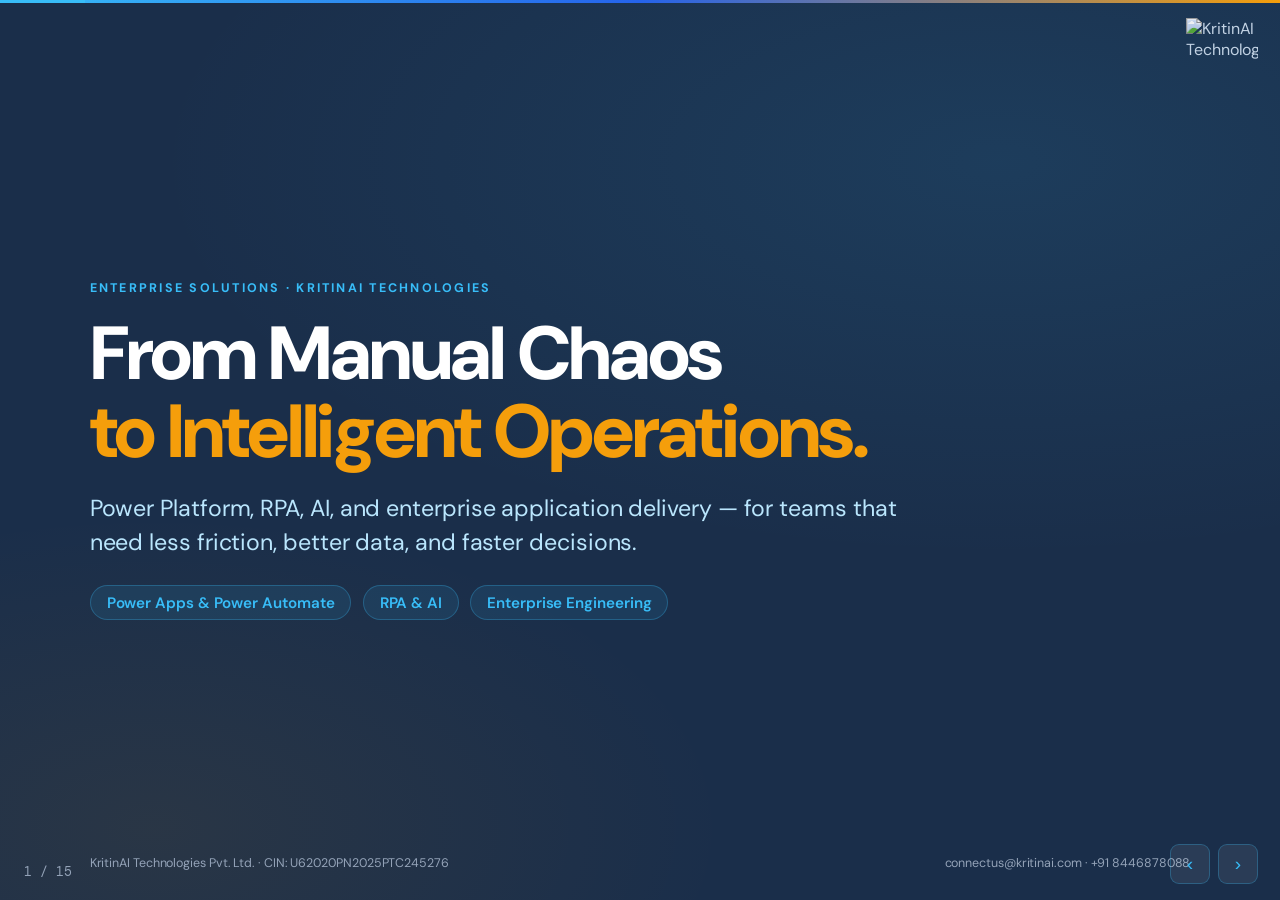
==== index.html @ 0668dd5d "Add files via upload PBG pitch-deck" ====
﻿<!DOCTYPE html>
<html lang="en">
<head>
<meta charset="UTF-8" />
<meta name="viewport" content="width=device-width, initial-scale=1.0" />
<title>KritinAI Technologies — Enterprise Solutions Deck</title>
<link rel="preconnect" href="https://fonts.googleapis.com">
<link rel="preconnect" href="https://fonts.gstatic.com" crossorigin>
<link href="https://fonts.googleapis.com/css2?family=DM+Sans:opsz,wght@9..40,400;9..40,500;9..40,600;9..40,700;9..40,800;9..40,900&family=DM+Mono:wght@400;500&display=swap" rel="stylesheet">
<style>
  :root {
    --green-900: #060F1A;
    --green-800: #0F1C2D;
    --green-700: #1A2E4A;
    --green-600: #243F6B;
    --green-400: #38BDF8;
    --green-200: #BAE6FD;
    --green-100: rgba(56,189,248,.22);
    --green-50:  rgba(56,189,248,.09);
    --terra:     #38BDF8;
    --terra-100: #BAE6FD;
    --terra-50:  rgba(56,189,248,.08);
    --sand:   #0F1C2D;
    --ink:    #F0F6FF;
    --charcoal: #D1E0F0;
    --muted:  #94A3B8;
    --line:   rgba(56,189,248,.18);
    --good:    #22C55E;
    --good-50: rgba(34,197,94,.12);
    --warn:    #F59E0B;
    --warn-50: rgba(245,158,11,.12);
    --bad:     #EF4444;
  }

  * { margin:0; padding:0; box-sizing:border-box; }
  html, body { height:100%; }
  body { font-family:"DM Sans",-apple-system,sans-serif; color:var(--charcoal); background:#0A1525; -webkit-font-smoothing:antialiased; letter-spacing:-.005em; }

  .deck { height:100vh; overflow:hidden; }
  .slide { display:none; height:100vh; width:100vw; padding:6vh 7vw; flex-direction:column; justify-content:center; position:relative; background:var(--green-700); overflow:hidden; }
  .slide.active { display:flex; }
  .slide.sand   { background:var(--sand); }
  .slide::before { content:''; position:absolute; top:0; left:0; right:0; height:3px; background:linear-gradient(90deg,var(--terra) 0%,#2563EB 50%,var(--warn) 100%); z-index:2; }
  .hero { background: radial-gradient(120% 80% at 78% 18%,rgba(56,189,248,.10) 0%,rgba(56,189,248,0) 55%), radial-gradient(90% 70% at 12% 92%,rgba(245,158,11,.07) 0%,rgba(245,158,11,0) 50%), #1A2E4A; }

  .eyebrow { text-transform:uppercase; letter-spacing:.18em; font-size:.78rem; font-weight:700; color:var(--terra); margin-bottom:1.1rem; }
  h1 { font-size:4.2rem; line-height:1.04; font-weight:800; color:#fff; letter-spacing:-.03em; }
  h2 { font-size:2.7rem; line-height:1.08; font-weight:800; color:#fff; letter-spacing:-.02em; margin-bottom:1.4rem; }
  h3 { font-size:1.2rem; font-weight:700; color:var(--green-200); letter-spacing:-.01em; }
  p  { font-size:1.22rem; line-height:1.6; color:var(--charcoal); max-width:62ch; }
  p.lead { font-size:1.5rem; line-height:1.5; color:var(--muted); max-width:54ch; }
  .hero h1 { font-size:4.7rem; }
  .hero .tag { font-size:1.45rem; color:var(--green-200); margin-top:1.4rem; max-width:52ch; line-height:1.45; }
  .muted { color:var(--muted); }

  .cols   { display:grid; grid-template-columns:1.05fr .95fr; gap:3rem; align-items:center; }
  .cols-top { align-items:start; }
  .cols-2 { display:grid; grid-template-columns:1fr 1fr;       gap:1.3rem; margin-top:.4rem; }
  .cols-3 { display:grid; grid-template-columns:repeat(3,1fr); gap:1.3rem; margin-top:.4rem; }

  .card { background:rgba(255,255,255,.055); border:1px solid var(--line); border-radius:16px; padding:1.5rem 1.45rem; box-shadow:0 1px 8px rgba(0,0,0,.18); }
  .slide.sand .card { background:rgba(255,255,255,.07); }
  .card .ico { width:44px; height:44px; border-radius:11px; background:rgba(56,189,248,.12); color:var(--terra); display:grid; place-items:center; font-size:1.35rem; margin-bottom:.85rem; }
  .card h3 { margin-bottom:.4rem; color:#fff; }
  .card p  { font-size:1.02rem; color:var(--muted); line-height:1.5; }

  .pill    { display:inline-flex; align-items:center; background:rgba(56,189,248,.10); color:var(--terra); border:1px solid rgba(56,189,248,.28); border-radius:999px; padding:.4rem 1rem; font-size:.95rem; font-weight:600; }
  .pill-sm { font-size:.74rem; padding:.22rem .65rem; }
  .pill-warn { background:rgba(245,158,11,.12); color:var(--warn); border-color:rgba(245,158,11,.35); }
  .pill-good { background:rgba(34,197,94,.11); color:var(--good); border-color:rgba(34,197,94,.28); }
  .badge-row { display:flex; flex-wrap:wrap; gap:.7rem; margin-top:1.6rem; }

  .step { display:flex; gap:1.1rem; align-items:flex-start; margin-bottom:1.25rem; }
  .step .num { flex:none; width:46px; height:46px; border-radius:12px; background:rgba(56,189,248,.14); border:1px solid rgba(56,189,248,.35); color:var(--terra); display:grid; place-items:center; font-weight:800; font-size:1.2rem; }
  .step h3 { margin-bottom:.15rem; color:#fff; }
  .step p  { font-size:1.08rem; color:var(--muted); }

  ul.feat { list-style:none; margin-top:.4rem; }
  ul.feat li { font-size:1.02rem; padding:.45rem 0 .45rem 2rem; position:relative; color:var(--charcoal); }
  ul.feat li::before { content:"✓"; position:absolute; left:0; color:var(--green-400); font-weight:800; }
  ul.cross li::before { content:"✕"; color:var(--bad); }

  .stat { background:rgba(255,255,255,.05); border:1px solid var(--line); border-radius:18px; padding:1.6rem 1.5rem; }
  .stat .big  { font-size:3.4rem; font-weight:900; color:var(--terra); line-height:1; letter-spacing:-.04em; }
  .stat .big .unit { font-size:1.6rem; font-weight:800; color:var(--warn); }
  .stat .lbl  { margin-top:.6rem; font-size:1rem; color:var(--muted); line-height:1.4; }
  .stat.feature { background:rgba(56,189,248,.12); border-color:rgba(56,189,248,.3); }
  .stat.feature .big { color:var(--terra); }
  .stat.feature .lbl { color:var(--green-200); }

  .callout { border-left:4px solid var(--terra); background:rgba(56,189,248,.07); border-radius:0 14px 14px 0; padding:1.1rem 1.3rem; }
  .callout p { font-size:1.05rem; color:#fff; font-weight:600; line-height:1.55; margin:0; max-width:none; }

  /* Challenge cards */
  .challenge-grid { display:grid; grid-template-columns:repeat(3,1fr); gap:1rem; margin-top:.6rem; }
  .ch-card { background:rgba(239,68,68,.07); border:1px solid rgba(239,68,68,.22); border-radius:14px; padding:1.1rem 1.2rem; }
  .ch-card .ico { font-size:1.6rem; margin-bottom:.6rem; }
  .ch-card h3 { font-size:1rem; color:#fff; margin-bottom:.3rem; }
  .ch-card p  { font-size:.88rem; color:var(--muted); line-height:1.45; }

  /* Outcome cards */
  .outcome-grid { display:grid; grid-template-columns:repeat(3,1fr); gap:1rem; margin-top:.6rem; }
  .oc-card { background:rgba(34,197,94,.06); border:1px solid rgba(34,197,94,.2); border-radius:14px; padding:1.1rem 1.2rem; }
  .oc-num  { font-size:2.6rem; font-weight:900; color:var(--good); line-height:1; letter-spacing:-.04em; }
  .oc-unit { font-size:1.3rem; color:var(--warn); font-weight:800; }
  .oc-lbl  { font-size:.8rem; font-weight:700; color:var(--muted); text-transform:uppercase; letter-spacing:.06em; margin:.3rem 0 .5rem; }
  .oc-desc { font-size:.87rem; color:var(--charcoal); line-height:1.45; }

  /* Industry tab grid */
  .ind-grid { display:grid; grid-template-columns:repeat(2,1fr); gap:1rem; margin-top:.5rem; }
  .ind-card { background:rgba(255,255,255,.05); border:1px solid var(--line); border-radius:14px; padding:1rem 1.2rem; }
  .ind-hd   { display:flex; align-items:center; gap:.7rem; margin-bottom:.7rem; }
  .ind-ico  { font-size:1.3rem; }
  .ind-name { font-size:1rem; font-weight:800; color:#fff; }
  .ind-uses { display:flex; flex-direction:column; gap:.3rem; }
  .ind-use  { display:flex; align-items:flex-start; gap:.5rem; font-size:.85rem; color:var(--charcoal); }
  .ind-use::before { content:"→"; color:var(--terra); font-weight:700; flex:none; }

  /* Success story cards */
  .story-grid { display:grid; grid-template-columns:repeat(2,1fr); gap:1.1rem; margin-top:.6rem; }
  .story-card { background:rgba(255,255,255,.05); border:1px solid var(--line); border-radius:16px; padding:1.2rem 1.3rem; }
  .story-tag  { font-size:.72rem; font-weight:700; text-transform:uppercase; letter-spacing:.08em; color:var(--terra); margin-bottom:.5rem; }
  .story-h    { font-size:1.05rem; font-weight:800; color:#fff; margin-bottom:.5rem; line-height:1.3; }
  .story-outcome { display:flex; gap:1rem; margin-bottom:.6rem; flex-wrap:wrap; }
  .story-kpi  { background:rgba(56,189,248,.10); border:1px solid rgba(56,189,248,.22); border-radius:8px; padding:.35rem .75rem; }
  .story-kpi .kv { font-size:1.3rem; font-weight:900; color:var(--terra); line-height:1; }
  .story-kpi .kl { font-size:.68rem; color:var(--muted); text-transform:uppercase; letter-spacing:.05em; }
  .story-body { font-size:.85rem; color:var(--muted); line-height:1.5; }

  /* Showcase cards (use cases) */
  .showcase-grid { display:grid; grid-template-columns:repeat(3,1fr); gap:.8rem; margin-top:.5rem; }
  .sc-card { background:rgba(255,255,255,.05); border:1px solid var(--line); border-radius:14px; padding:1rem 1.1rem; display:grid; grid-template-columns:4.5rem 1fr; gap:0 1rem; align-items:start; }
  .sc-num  { font-size:2.2rem; font-weight:900; color:var(--terra); line-height:1; letter-spacing:-.04em; }
  .sc-label { font-size:.72rem; font-weight:700; color:var(--muted); text-transform:uppercase; letter-spacing:.07em; margin-top:.15rem; }
  .sc-title { font-size:.95rem; font-weight:700; color:#fff; line-height:1.3; }
  .sc-tags  { display:flex; flex-wrap:wrap; gap:.3rem; margin-top:.5rem; grid-column:1/-1; }
  .sc-tag   { font-size:.68rem; font-weight:700; background:rgba(56,189,248,.10); color:var(--terra); border:1px solid rgba(56,189,248,.25); border-radius:6px; padding:.14rem .45rem; }

  /* Governance items */
  .gov-grid { display:grid; grid-template-columns:repeat(3,1fr); gap:.85rem; margin-top:.5rem; }
  .gov-card { background:rgba(34,197,94,.06); border:1px solid rgba(34,197,94,.18); border-radius:14px; padding:1rem 1.1rem; }
  .gov-ico  { font-size:1.4rem; margin-bottom:.5rem; }
  .gov-card h3 { font-size:.95rem; color:#fff; margin-bottom:.3rem; }
  .gov-card p  { font-size:.82rem; color:var(--muted); line-height:1.45; }

  /* KPI metric cards */
  .kpi-section { margin-bottom:1rem; }
  .kpi-label   { font-size:.8rem; font-weight:700; text-transform:uppercase; letter-spacing:.1em; color:var(--terra); margin-bottom:.5rem; }
  .kpi-row     { display:grid; grid-template-columns:repeat(4,1fr); gap:.7rem; }
  .kpi-card    { background:rgba(255,255,255,.05); border:1px solid var(--line); border-radius:12px; padding:.9rem 1rem; text-align:center; }
  .kpi-num     { font-size:2rem; font-weight:900; color:var(--terra); line-height:1; letter-spacing:-.03em; }
  .kpi-unit    { font-size:1rem; color:var(--warn); font-weight:800; }
  .kpi-desc    { font-size:.78rem; color:var(--muted); margin-top:.3rem; line-height:1.4; }

  /* Comparison table */
  .cmp-table   { width:100%; border-collapse:collapse; margin-top:.8rem; }
  .cmp-table th { font-size:.8rem; font-weight:700; text-transform:uppercase; letter-spacing:.07em; padding:.7rem 1rem; text-align:left; }
  .cmp-table th:first-child { color:var(--muted); }
  .cmp-table th:nth-child(2) { background:rgba(56,189,248,.12); color:var(--terra); border-radius:10px 10px 0 0; }
  .cmp-table th:nth-child(3), .cmp-table th:nth-child(4) { color:var(--muted); }
  .cmp-table td { font-size:.9rem; padding:.65rem 1rem; border-top:1px solid rgba(56,189,248,.10); color:var(--charcoal); }
  .cmp-table td:first-child { color:var(--muted); font-weight:600; }
  .cmp-table td:nth-child(2) { background:rgba(56,189,248,.07); color:#fff; font-weight:600; }
  .cmp-yes { color:var(--good); font-weight:700; }
  .cmp-no  { color:var(--bad); }
  .cmp-part { color:var(--warn); }

  /* Cert badge */
  .cert-badge { background:rgba(34,197,94,.10); border:1px solid rgba(34,197,94,.28); border-radius:10px; padding:.5rem 1rem; font-size:.9rem; font-weight:700; color:var(--good); }
  .cert-row   { display:flex; flex-wrap:wrap; gap:.7rem; margin-top:.6rem; }

  /* Resource table */
  .res-table-wrap { border-radius:12px; overflow:hidden; }
  .res-table { width:100%; border-collapse:collapse; }
  .res-table thead tr { background:var(--green-800); }
  .res-table th { color:var(--terra); font-size:.74rem; font-weight:700; letter-spacing:.08em; text-transform:uppercase; padding:.65rem 1rem; text-align:left; border-bottom:1px solid rgba(56,189,248,.25); }
  .res-table td { font-size:.88rem; padding:.62rem 1rem; border-bottom:1px solid rgba(56,189,248,.10); color:var(--charcoal); vertical-align:top; }
  .res-table tbody tr:nth-child(even) td { background:rgba(255,255,255,.03); }
  .res-table tbody tr:last-child td { border-bottom:none; }
  .res-name { font-weight:700; color:#fff; }
  .res-role { font-size:.76rem; color:var(--muted); margin-top:.15rem; }
  .res-cert { display:inline-block; background:rgba(245,158,11,.13); color:var(--warn); border:1px solid rgba(245,158,11,.35); border-radius:6px; font-size:.68rem; font-weight:700; padding:.14rem .5rem; margin:.15rem .1rem 0 0; }

  /* Chrome */
  .footnote { position:absolute; bottom:3.2vh; left:7vw; right:7vw; font-size:.78rem; color:var(--muted); display:flex; justify-content:space-between; align-items:center; }
  .progress  { position:fixed; top:0; left:0; height:3px; background:var(--terra); z-index:60; transition:width .25s ease; }
  .counter   { position:fixed; bottom:20px; left:24px; color:var(--muted); font-size:.82rem; z-index:50; font-family:"DM Mono",monospace; }
  .nav       { position:fixed; bottom:16px; right:22px; display:flex; gap:8px; z-index:50; }
  .nav button { background:rgba(255,255,255,.07); border:1px solid rgba(56,189,248,.28); color:var(--terra); border-radius:9px; width:40px; height:40px; font-size:1.2rem; cursor:pointer; }
  .nav button:hover { background:rgba(56,189,248,.14); }

  @media (max-width:1100px) {
    h1 { font-size:3.2rem; } h2 { font-size:2.1rem; } .hero h1 { font-size:3.6rem; }
    .kpi-row { grid-template-columns:repeat(2,1fr); }
  }
  @media (max-width:768px) {
    .deck { height:100dvh; }
    .slide { height:100dvh; padding:6vw 5vw 68px; justify-content:flex-start; overflow-y:auto; -webkit-overflow-scrolling:touch; }
    h1 { font-size:2.1rem; } h2 { font-size:1.5rem; margin-bottom:.8rem; }
    h3 { font-size:.95rem; } p { font-size:.92rem; }
    .hero h1 { font-size:2.4rem; } .hero .tag { font-size:.98rem; margin-top:.9rem; }
    .eyebrow { font-size:.68rem; margin-bottom:.65rem; }
    .cols, .cols-2, .cols-3 { grid-template-columns:1fr; gap:1rem; }
    .challenge-grid, .outcome-grid, .gov-grid, .showcase-grid { grid-template-columns:1fr !important; }
    .ind-grid, .story-grid { grid-template-columns:1fr; }
    .kpi-row { grid-template-columns:1fr 1fr; gap:.5rem; }
    .cmp-table { font-size:.78rem; } .cmp-table th, .cmp-table td { padding:.5rem .6rem; }
    .card { padding:.9rem 1rem; }
    .stat { padding:1rem 1.1rem; } .stat .big { font-size:2.4rem; }
    .pill { font-size:.78rem; padding:.28rem .7rem; }
    .badge-row { gap:.4rem; margin-top:.9rem; }
    .callout { padding:.85rem 1rem; } .callout p { font-size:.92rem; }
    .res-table-wrap { overflow-x:auto; } .res-table { min-width:600px; }
    .footnote { font-size:.66rem; bottom:2vh; }
    .footnote span:last-child { display:none; }
    .nav { bottom:10px; right:12px; }
    .nav button { width:34px; height:34px; font-size:1rem; }
    .counter { font-size:.7rem; bottom:14px; left:14px; }
  }
  .deck-logo { position:fixed; top:18px; right:22px; z-index:55; width:72px; height:auto; opacity:.92; }
  @media (max-width:768px) { .deck-logo { width:54px; top:10px; right:12px; } }
  @media print {
    @page { size:1280px 720px; margin:0; }
    .deck { height:auto; overflow:visible; }
    .slide { display:flex !important; page-break-after:always; height:100vh; }
    .nav,.counter,.progress { display:none; }
  }
</style>
</head>
<body>

  <img src="kai_logo.png" alt="KritinAI Technologies" class="deck-logo" />
<div class="progress" id="progress"></div>
<div class="deck">

  <!-- ══ 01 COVER ══════════════════════════════════════════════════════════ -->
  <section class="slide hero active">
    <div style="margin:auto 0; position:relative; z-index:1;">
      <div class="eyebrow">Enterprise Solutions · KritinAI Technologies</div>
      <h1>From Manual Chaos<br/><span style="color:var(--warn);">to Intelligent Operations.</span></h1>
      <p class="tag">Power Platform, RPA, AI, and enterprise application delivery — for teams that need less friction, better data, and faster decisions.</p>
      <div class="badge-row">
        <span class="pill">Power Apps &amp; Power Automate</span>
        <span class="pill">RPA &amp; AI</span>
        <span class="pill">Enterprise Engineering</span>
        </div>
    </div>
    <div class="footnote">
      <span>KritinAI Technologies Pvt. Ltd. · CIN: U62020PN2025PTC245276</span>
      <span>connectus@kritinai.com · +91 8446878088</span>
    </div>
  </section>

  <!-- ══ 02 CUSTOMER CHALLENGES ════════════════════════════════════════════ -->
  <section class="slide sand">
    <div class="eyebrow">Do any of these sound familiar?</div>
    <h2 style="margin-bottom:.9rem;">The problems most enterprise teams live with.</h2>
    <div class="challenge-grid">
      <div class="ch-card">
        <div class="ico">📧</div>
        <h3>Approvals by email</h3>
        <p>Finance, HR, and procurement approvals happen over email chains with no audit trail, no status visibility, and no accountability.</p>
      </div>
      <div class="ch-card">
        <div class="ico">🧩</div>
        <h3>Fragmented systems</h3>
        <p>ERP, HR, finance, and operations run on separate platforms that don't talk to each other. Data lives in silos, reconciliation is manual.</p>
      </div>
      <div class="ch-card">
        <div class="ico">⏳</div>
        <h3>Delayed decisions</h3>
        <p>Reports take days to compile from different spreadsheets. By the time leadership has the data, the moment to act has passed.</p>
      </div>
      <div class="ch-card">
        <div class="ico">🔁</div>
        <h3>Repetitive manual work</h3>
        <p>Teams spend hours on data entry, copy-pasting between systems, and generating routine reports that should be fully automated.</p>
      </div>
      <div class="ch-card">
        <div class="ico">📋</div>
        <h3>Compliance gaps</h3>
        <p>Audit requests reveal missing documentation, incomplete approval trails, and no systematic way to prove process adherence.</p>
      </div>
      <div class="ch-card">
        <div class="ico">👁</div>
        <h3>No real-time visibility</h3>
        <p>Management has no single view of supplier status, project progress, budget utilisation, or operational KPIs without asking someone.</p>
      </div>
    </div>
    <div class="footnote">
      <span>KritinAI Technologies Pvt. Ltd.</span>
      <span>These are solvable. All of them.</span>
    </div>
  </section>

  <!-- ══ 03 BUSINESS OUTCOMES ══════════════════════════════════════════════ -->
  <section class="slide">
    <div class="eyebrow">What changes when we engage</div>
    <h2 style="margin-bottom:.9rem;">Measurable outcomes, not just delivery.</h2>
    <div class="outcome-grid">
      <div class="oc-card">
        <div class="oc-num">70<span class="oc-unit">%</span></div>
        <div class="oc-lbl">faster approvals</div>
        <div class="oc-desc">Multi-tier approval workflows replace email chains. Every request has a status, a timeline, and an audit trail.</div>
      </div>
      <div class="oc-card">
        <div class="oc-num">85<span class="oc-unit">%</span></div>
        <div class="oc-lbl">less manual data entry</div>
        <div class="oc-desc">RPA and Power Automate handle data movement between systems. Staff time shifts from processing to decision-making.</div>
      </div>
      <div class="oc-card">
        <div class="oc-num">Real<span style="font-size:1.4rem; color:var(--warn);">-time</span></div>
        <div class="oc-lbl">operational visibility</div>
        <div class="oc-desc">Live Power BI dashboards replace weekly Excel reports. Leadership sees what's happening as it happens.</div>
      </div>
      <div class="oc-card">
        <div class="oc-num">40<span class="oc-unit">%</span></div>
        <div class="oc-lbl">reduced operational cost</div>
        <div class="oc-desc">Automated processes eliminate redundant headcount spend on routine tasks across procurement, finance, and HR.</div>
      </div>
      <div class="oc-card">
        <div class="oc-num">100<span class="oc-unit">%</span></div>
        <div class="oc-lbl">audit-ready documentation</div>
        <div class="oc-desc">Every approval, exception, and data change is logged automatically. Compliance evidence is generated, not scrambled for.</div>
      </div>
      <div class="oc-card">
        <div class="oc-num">6<span class="oc-unit">wk</span></div>
        <div class="oc-lbl">avg time to first go-live</div>
        <div class="oc-desc">Agile delivery with pre-built accelerators means your first live solution is weeks away, not quarters.</div>
      </div>
    </div>
    <div class="footnote">
      <span>KritinAI Technologies Pvt. Ltd. — Outcomes based on delivered client engagements</span>
    </div>
  </section>

  <!-- ══ 04 COMPANY PROFILE ════════════════════════════════════════════════ -->
  <section class="slide sand">
    <div class="eyebrow">Company profile</div>
    <h2 style="margin-bottom:.9rem;">Twenty years of enterprise engineering,<br/>built into one firm.</h2>
    <div class="cols cols-top">
      <div>
        <p style="margin-bottom:1.1rem;">KritinAI Technologies Pvt. Ltd. was founded by Awanish Kumar Prajapati — Co-Founder and Director — after two decades of enterprise delivery inside Morgan Stanley, Barclays, Deutsche Bank, Citi, UBS, and Fiserv. Our team includes Solution Architects, senior developers, QA engineers, RPA specialists, and AI engineers.</p>
        <p style="margin-bottom:1.3rem;">Pune-based, PCI-DSS, SOX, and RBI compliant. Our professionals have delivered for teams at EY, Deloitte, KPMG, and Accenture — the same rigour now available at competitive India market rates.</p>
        <div class="callout">
          <p>We are not a staffing agency. Every resource we field has a Solution Architect backstop, CoE governance, and a 1-month replacement guarantee.</p>
        </div>
      </div>
      <div>
        <div class="cols-2" style="margin-top:0;">
          <div class="stat feature">
            <div class="big">20<span class="unit">+</span></div>
            <div class="lbl">Years of enterprise engineering by our founding team</div>
          </div>

          <div class="stat">
            <div class="big">6<span class="unit">+</span></div>
            <div class="lbl">Tier-one global BFSI institutions in our delivery heritage</div>
          </div>
          <div class="stat">
            <div class="big" style="font-size:2.4rem;">MUR 80<span class="unit">k</span></div>
            <div class="lbl">Starting rate per month — resource engagements, based on experience</div>
          </div>
        </div>
      </div>
    </div>
    <div class="footnote">
      <span>KritinAI Technologies Pvt. Ltd. · Pune, India</span>
      <span>GSTIN: 27AAMCK1105B1Z2 · CIN: U62020PN2025PTC245276</span>
    </div>
  </section>

  <!-- ══ 05 WHAT WE DO ═════════════════════════════════════════════════════ -->
  <section class="slide">
    <div class="eyebrow">What we do</div>
    <h2 style="margin-bottom:1rem;">Technology across the full enterprise stack.</h2>
    <div class="cols-2" style="gap:1rem;">
      <div class="card" style="padding:1.1rem 1.2rem;">
        <div class="ico">⚡</div>
        <h3>Power Apps &amp; Power Automate</h3>
        <p>Canvas and Model-Driven apps, approval workflows, Dataverse, SharePoint, Custom Connectors — full ALM from Dev to Production.</p>
      </div>
      <div class="card" style="padding:1.1rem 1.2rem;">
        <div class="ico">📊</div>
        <h3>Power BI &amp; ETL / Data</h3>
        <p>KPI dashboards, operational reports, embedded analytics, Azure Data Factory pipelines, and ETL from SAP, ERP, or legacy sources.</p>
      </div>
      <div class="card" style="padding:1.1rem 1.2rem;">
        <div class="ico">🤖</div>
        <h3>RPA &amp; Intelligent Automation</h3>
        <p>UiPath, Automation Anywhere, Power Automate Desktop — attended and unattended bots, process mining, intelligent document processing.</p>
      </div>
      <div class="card" style="padding:1.1rem 1.2rem;">
        <div class="ico">🧠</div>
        <h3>AI &amp; Copilot Studio</h3>
        <p>Azure OpenAI, document intelligence, LLM-powered agents, and Copilot Studio enterprise bots grounded in your data.</p>
      </div>
      <div class="card" style="padding:1.1rem 1.2rem;">
        <div class="ico">🏗</div>
        <h3>Enterprise Application Development</h3>
        <p>React, Node.js, .NET Core, Java, Python — custom applications with ERP, CRM, and legacy system integration.</p>
      </div>
      <div class="card" style="padding:1.1rem 1.2rem;">
        <div class="ico">🏛</div>
        <h3>Solution Architecture</h3>
        <p>Enterprise architects for platform design, integration patterns, cloud strategy, ALM governance, and CoE setup.</p>
      </div>
    </div>
    <div class="footnote">
      <span>KritinAI Technologies Pvt. Ltd.</span>
      <span>Microsoft · Azure · UiPath · AA · OpenAI · SAP · Salesforce</span>
    </div>
  </section>

  <!-- ══ 06 INDUSTRY USE CASES ═════════════════════════════════════════════ -->
  <section class="slide sand" style="justify-content:flex-start; padding-top:5vh;">
    <div class="eyebrow">Industry use cases</div>
    <h2 style="margin-bottom:.8rem;">Relevant across your industry — and beyond.</h2>
    <div class="ind-grid">
      <div class="ind-card">
        <div class="ind-hd"><div class="ind-ico">🏭</div><div class="ind-name">Manufacturing &amp; FMCG</div></div>
        <div class="ind-uses">
          <div class="ind-use">ERP warehouse management — stock movements, GRN, dispatch via Power Apps</div>
          <div class="ind-use">CAPEX / OPEX approval routing with budget tracking and Power BI dashboards</div>
          <div class="ind-use">Supplier onboarding, due diligence, and vendor performance scorecards</div>
          <div class="ind-use">Production quality capture and non-conformance reporting app</div>
          <div class="ind-use">RPA bots for invoice processing and purchase order reconciliation</div>
        </div>
      </div>
      <div class="ind-card">
        <div class="ind-hd"><div class="ind-ico">🛒</div><div class="ind-name">Retail &amp; Distribution</div></div>
        <div class="ind-uses">
          <div class="ind-use">Store performance dashboards — real-time sales, shrinkage, and footfall</div>
          <div class="ind-use">Inventory reconciliation automation — ERP to warehouse, zero manual keying</div>
          <div class="ind-use">Vendor claim management and trade promotion tracking</div>
          <div class="ind-use">Field force activity capture — visits, orders, competitor intel</div>
          <div class="ind-use">Returns and credit note approval workflows with audit trail</div>
        </div>
      </div>
      <div class="ind-card">
        <div class="ind-hd"><div class="ind-ico">🏦</div><div class="ind-name">BFSI &amp; FinTech</div></div>
        <div class="ind-uses">
          <div class="ind-use">Loan origination and processing workflows — KYC, credit, disbursement</div>
          <div class="ind-use">Bank reconciliation RPA bots — thousands of transactions daily</div>
          <div class="ind-use">Regulatory reporting extraction from legacy core banking systems</div>
          <div class="ind-use">Branch operations app — account services, complaint capture, audit</div>
          <div class="ind-use">AI-powered document extraction for onboarding and compliance packs</div>
        </div>
      </div>
      <div class="ind-card">
        <div class="ind-hd"><div class="ind-ico">🏥</div><div class="ind-name">Healthcare &amp; Pharma</div></div>
        <div class="ind-uses">
          <div class="ind-use">Patient onboarding and appointment management workflows</div>
          <div class="ind-use">Medical supply procurement and inventory tracking app</div>
          <div class="ind-use">Clinical compliance documentation — audit-ready, role-gated</div>
          <div class="ind-use">HR automation — staff scheduling, leave, policy acknowledgements</div>
          <div class="ind-use">AI-assisted clinical report summarisation and flagging</div>
        </div>
      </div>
    </div>
    <div class="footnote">
      <span>KritinAI Technologies Pvt. Ltd. — Use cases delivered across all verticals listed</span>
    </div>
  </section>

  <!-- ══ 07 RPA & AI ═══════════════════════════════════════════════════════ -->
  <section class="slide">
    <div class="eyebrow">RPA &amp; AI — what we've built</div>
    <h2 style="margin-bottom:.9rem;">Automation that runs without people in the loop.</h2>
    <div class="cols cols-top">
      <div>
        <h3 style="color:var(--terra); margin-bottom:.7rem; font-size:.95rem; text-transform:uppercase; letter-spacing:.08em;">Robotic Process Automation</h3>
        <ul class="feat" style="margin-top:0; margin-bottom:1.3rem;">
          <li>Invoice extraction and ERP posting — zero manual keying</li>
          <li>Bank reconciliation bots — 3,000+ transactions processed daily</li>
          <li>HR onboarding automation — AD provisioning, email, payroll triggers</li>
          <li>Regulatory report extraction from legacy banking core systems</li>
          <li>Vendor statement reconciliation across multiple supplier portals</li>
        </ul>
        <h3 style="color:var(--terra); margin-bottom:.7rem; font-size:.95rem; text-transform:uppercase; letter-spacing:.08em;">Tools deployed</h3>
        <div class="badge-row" style="margin-top:0;">
          <span class="pill pill-sm">UiPath</span>
          <span class="pill pill-sm">Automation Anywhere</span>
          <span class="pill pill-sm">Power Automate Desktop</span>
          <span class="pill pill-sm">Blue Prism</span>
        </div>
      </div>
      <div>
        <h3 style="color:var(--terra); margin-bottom:.7rem; font-size:.95rem; text-transform:uppercase; letter-spacing:.08em;">AI Implementations</h3>
        <ul class="feat" style="margin-top:0; margin-bottom:1.3rem;">
          <li>AI contract review agent — clause extraction, deviation flagging, routing</li>
          <li>Intelligent document processing — invoices, KYC, onboarding packs</li>
          <li>Copilot Studio HR bot — policy Q&amp;A grounded in SharePoint knowledge base</li>
          <li>Procurement spend intelligence — anomaly detection, vendor recommendations</li>
          <li>Customer service AI agent — intent classification, CRM write-back</li>
        </ul>
        <div class="callout">
          <p>All AI implementations include data residency controls, no client data into public models, and audit logging throughout — standard on every engagement.</p>
        </div>
      </div>
    </div>
    <div class="footnote">
      <span>KritinAI Technologies Pvt. Ltd.</span>
      <span>Azure OpenAI · Copilot Studio · UiPath · Power Automate</span>
    </div>
  </section>

  <!-- ══ 08 SUCCESS STORIES ════════════════════════════════════════════════ -->
  <section class="slide sand" style="justify-content:flex-start; padding-top:5vh;">
    <div class="eyebrow">Customer success stories</div>
    <h2 style="margin-bottom:.8rem;">Real outcomes from delivered engagements.</h2>
    <div class="story-grid">

      <div class="story-card">
        <div class="story-tag">Manufacturing · Power Platform</div>
        <div class="story-h">Supplier onboarding transformed from 3-week email process to 4-day automated workflow</div>
        <div class="story-outcome">
          <div class="story-kpi"><div class="kv">68%</div><div class="kl">faster onboarding</div></div>
          <div class="story-kpi"><div class="kv">4d</div><div class="kl">avg cycle time</div></div>
          <div class="story-kpi"><div class="kv">0</div><div class="kl">lost documents</div></div>
        </div>
        <div class="story-body">Built a Canvas App + Power Automate workflow replacing email-based supplier due diligence. Integrated with ERP via Custom Connector. Full audit trail from day one. Procurement team freed from manual follow-up.</div>
      </div>

      <div class="story-card">
        <div class="story-tag">BFSI · RPA</div>
        <div class="story-h">Bank reconciliation automated — from 6 hours daily to 20 minutes with zero errors</div>
        <div class="story-outcome">
          <div class="story-kpi"><div class="kv">94%</div><div class="kl">time saved</div></div>
          <div class="story-kpi"><div class="kv">3k+</div><div class="kl">txns/day</div></div>
          <div class="story-kpi"><div class="kv">0</div><div class="kl">manual errors</div></div>
        </div>
        <div class="story-body">UiPath unattended bot handles daily bank statement extraction, matching, and exception flagging. Exceptions route automatically to the finance team via Power Automate with full context attached.</div>
      </div>

      <div class="story-card">
        <div class="story-tag">Logistics · Power BI &amp; ETL</div>
        <div class="story-h">40+ Excel reports replaced by a live enterprise data platform across 14 offices</div>
        <div class="story-outcome">
          <div class="story-kpi"><div class="kv">40+</div><div class="kl">reports gone</div></div>
          <div class="story-kpi"><div class="kv">14</div><div class="kl">offices live</div></div>
          <div class="story-kpi"><div class="kv">1</div><div class="kl">source of truth</div></div>
        </div>
        <div class="story-body">Azure Data Factory pipelines consolidating data from 6 source systems into a Dataverse-linked Power BI Premium workspace. Management reporting shifted from weekly emails to live dashboards visible on any device.</div>
      </div>

      <div class="story-card">
        <div class="story-tag">Legal Tech · AI</div>
        <div class="story-h">Contract review time cut from 2 hours to 8 seconds per document with AI agent</div>
        <div class="story-outcome">
          <div class="story-kpi"><div class="kv">8s</div><div class="kl">per document</div></div>
          <div class="story-kpi"><div class="kv">90%</div><div class="kl">less review time</div></div>
          <div class="story-kpi"><div class="kv">100%</div><div class="kl">deviation flagged</div></div>
        </div>
        <div class="story-body">Copilot Studio agent backed by Azure OpenAI and Document Intelligence. Extracts key clauses, flags deviations from standard templates, and routes to the right reviewer — no human first-pass required.</div>
      </div>

    </div>
    <div class="footnote">
      <span>KritinAI Technologies Pvt. Ltd. — Full case studies available under NDA</span>
    </div>
  </section>

  <!-- ══ 09 SECURITY & GOVERNANCE ══════════════════════════════════════════ -->
  <section class="slide">
    <div class="eyebrow">Security &amp; governance</div>
    <h2 style="margin-bottom:.9rem;">Enterprise-grade security. Built in, not bolted on.</h2>
    <div class="cols cols-top">
      <div>
        <div class="gov-grid" style="margin-bottom:1.2rem;">
          <div class="gov-card">
            <div class="gov-ico">🔐</div>
            <h3>Role-based access</h3>
            <p>Azure AD / Entra ID, RBAC, and Dataverse security roles — every user sees only what they're authorised to see.</p>
          </div>
          <div class="gov-card">
            <div class="gov-ico">📋</div>
            <h3>Full audit logging</h3>
            <p>Every approval, data change, and exception is logged automatically. Audit evidence is generated, not scrambled for.</p>
          </div>
          <div class="gov-card">
            <div class="gov-ico">🛡</div>
            <h3>Data Loss Prevention</h3>
            <p>DLP policies enforced across all Power Platform environments — no unauthorised connectors, no data leakage pathways.</p>
          </div>
          <div class="gov-card">
            <div class="gov-ico">🌍</div>
            <h3>Data residency</h3>
            <p>Client data stays within approved environments. No data into public AI models without explicit sign-off and controls.</p>
          </div>
          <div class="gov-card">
            <div class="gov-ico">⚙</div>
            <h3>ALM pipeline governance</h3>
            <p>Separate Dev, UAT, and Production environments with controlled promotion. No unreviewed code reaches production.</p>
          </div>
          <div class="gov-card">
            <div class="gov-ico">📁</div>
            <h3>IP &amp; documentation</h3>
            <p>All solution artefacts, source code, and documentation are assigned to the client. Nothing leaves without it being yours.</p>
          </div>
        </div>
      </div>
      <div>
        <div class="card" style="margin-bottom:1rem;">
          <h3 style="color:#fff; margin-bottom:.6rem;">Standard on every engagement</h3>
          <ul class="feat" style="margin-top:0;">
            <li>NDA signed before any profile or data is shared</li>
            <li>No subcontracting without written client approval</li>
            <li>Dedicated resource — not shared across multiple clients</li>
            <li>Microsoft certifications on file — scans available before engagement</li>
          </ul>
        </div>
        <div class="callout">
          <p>Power Platform and other Microsoft licenses are to be procured directly by the client. KritinAI will advise on requirements but does not resell licenses.</p>
        </div>
      </div>
    </div>
    <div class="footnote">
      <span>KritinAI Technologies Pvt. Ltd.</span>
      <span>Security-first delivery · ISO 27001:2022 certified</span>
    </div>
  </section>

  <!-- ══ 10 KPIs & SUCCESS METRICS ════════════════════════════════════════ -->
  <section class="slide sand">
    <div class="eyebrow">How we measure success</div>
    <h2 style="margin-bottom:.9rem;">KPIs we track from day one.</h2>
    <div class="kpi-section">
      <div class="kpi-label">Adoption &amp; engagement</div>
      <div class="kpi-row" style="margin-bottom:1rem;">
        <div class="kpi-card">
          <div class="kpi-num">95<span class="kpi-unit">%</span></div>
          <div class="kpi-desc">Target active user adoption within 60 days of go-live</div>
        </div>
        <div class="kpi-card">
          <div class="kpi-num">&lt;2<span class="kpi-unit">%</span></div>
          <div class="kpi-desc">Process fallback rate — users returning to email or spreadsheets</div>
        </div>
        <div class="kpi-card">
          <div class="kpi-num">↓70<span class="kpi-unit">%</span></div>
          <div class="kpi-desc">Reduction in support tickets related to the replaced process</div>
        </div>
        <div class="kpi-card">
          <div class="kpi-num">&lt;5<span class="kpi-unit">d</span></div>
          <div class="kpi-desc">Target time to trained and confident for new users on any solution</div>
        </div>
      </div>
    </div>
    <div class="kpi-section">
      <div class="kpi-label">Productivity &amp; efficiency</div>
      <div class="kpi-row" style="margin-bottom:1rem;">
        <div class="kpi-card">
          <div class="kpi-num">↓70<span class="kpi-unit">%</span></div>
          <div class="kpi-desc">Approval turnaround time from submission to decision</div>
        </div>
        <div class="kpi-card">
          <div class="kpi-num">↓85<span class="kpi-unit">%</span></div>
          <div class="kpi-desc">Manual effort hours on processes that are fully automated</div>
        </div>
        <div class="kpi-card">
          <div class="kpi-num">↓90<span class="kpi-unit">%</span></div>
          <div class="kpi-desc">Data entry errors eliminated by system-to-system automation</div>
        </div>
        <div class="kpi-card">
          <div class="kpi-num">↑40<span class="kpi-unit">%</span></div>
          <div class="kpi-desc">Staff time redirected from processing to value-added decision-making</div>
        </div>
      </div>
    </div>
    <div class="kpi-section">
      <div class="kpi-label">Business &amp; cost impact</div>
      <div class="kpi-row">
        <div class="kpi-card">
          <div class="kpi-num">↓40<span class="kpi-unit">%</span></div>
          <div class="kpi-desc">Operational cost reduction on automated process areas</div>
        </div>
        <div class="kpi-card">
          <div class="kpi-num">6<span class="kpi-unit">wk</span></div>
          <div class="kpi-desc">Average time to first production go-live from engagement start</div>
        </div>
        <div class="kpi-card">
          <div class="kpi-num">100<span class="kpi-unit">%</span></div>
          <div class="kpi-desc">Audit trail coverage — every action logged and reportable</div>
        </div>
        <div class="kpi-card">
          <div class="kpi-num">&lt;6<span class="kpi-unit">mo</span></div>
          <div class="kpi-desc">Typical ROI breakeven on Power Platform automation engagements</div>
        </div>
      </div>
    </div>
    <div class="footnote">
      <span>KritinAI Technologies Pvt. Ltd. — KPIs agreed and tracked per engagement</span>
    </div>
  </section>

  <!-- ══ 11 WHY KRITINAI — COMPARISON ══════════════════════════════════════ -->
  <section class="slide">
    <div class="eyebrow">Why KritinAI</div>
    <h2 style="margin-bottom:.8rem;">Accelerators, expertise, and speed — compared.</h2>
    <table class="cmp-table">
      <thead>
        <tr>
          <th>Capability</th>
          <th>KritinAI</th>
          <th>Build in-house</th>
          <th>Large SI / Big Four</th>
        </tr>
      </thead>
      <tbody>
        <tr>
          <td>Time to first go-live</td>
          <td>⚡ 4–6 weeks</td>
          <td class="cmp-no">3–6 months (hiring + ramp)</td>
          <td class="cmp-part">2–4 months (SOW overhead)</td>
        </tr>
        <tr>
          <td>Pre-built accelerators &amp; templates</td>
          <td><span class="cmp-yes">Yes</span> — reusable app, flow &amp; ETL components</td>
          <td class="cmp-no">Built from scratch each time</td>
          <td class="cmp-part">Partial — often proprietary, locked-in</td>
        </tr>
        <tr>
          <td>Domain expertise (BFSI, FMCG, Supply Chain)</td>
          <td><span class="cmp-yes">Deep</span> — 20+ yrs in regulated industries</td>
          <td class="cmp-no">Depends on hiring luck</td>
          <td class="cmp-part">Available but rotated out frequently</td>
        </tr>
        <tr>
          <td>Dedicated resource (not shared)</td>
          <td><span class="cmp-yes">Always</span> — one resource, one client</td>
          <td class="cmp-yes">Yes (internal hire)</td>
          <td class="cmp-no">Often shared across accounts</td>
        </tr>
        <tr>
          <td>Solution Architect oversight</td>
          <td><span class="cmp-yes">Included</span> — backstop on every engagement</td>
          <td class="cmp-no">Separate senior hire required</td>
          <td class="cmp-part">Included but billed at senior rates</td>
        </tr>
        <tr>
          <td>Replacement guarantee</td>
          <td><span class="cmp-yes">1 month</span> — no conditions</td>
          <td class="cmp-no">Full re-hire process (3–6 months)</td>
          <td class="cmp-no">Contract renegotiation required</td>
        </tr>
        <tr>
          <td>Cost (India market)</td>
          <td><span class="cmp-yes">From ₹80,000/month</span></td>
          <td class="cmp-part">₹1–2L/month + benefits + overhead</td>
          <td class="cmp-no">3–5× the rate for equivalent output</td>
        </tr>
      </tbody>
    </table>
    <div class="footnote">
      <span>KritinAI Technologies Pvt. Ltd.</span>
      <span>Accelerators · Domain expertise · Guaranteed delivery</span>
    </div>
  </section>

  <!-- ══ 12 TWO ENGAGEMENT MODELS ═══════════════════════════════════════════ -->
  <section class="slide sand">
    <div class="eyebrow">How we engage</div>
    <h2 style="margin-bottom:1rem;">Two ways to work with us.</h2>
    <div class="cols" style="gap:2.5rem; align-items:stretch;">
      <div class="card" style="border-top:4px solid var(--terra); padding:1.5rem 1.6rem;">
        <div style="display:flex; align-items:center; gap:.9rem; margin-bottom:1rem;">
          <div class="ico" style="margin-bottom:0; font-size:1.4rem; width:48px; height:48px;">🏗</div>
          <div>
            <h3 style="color:#fff; font-size:1.25rem;">Model A — We build it for you</h3>
            <div style="font-size:.85rem; color:var(--muted);">Project delivery with full ownership</div>
          </div>
        </div>
        <ul class="feat" style="margin-top:0; margin-bottom:1.2rem;">
          <li>KritinAI owns scope, delivery, and quality end to end</li>
          <li>Fixed-price, T&amp;M, or milestone-based commercial model</li>
          <li>Solution Architect assigned to every project</li>
          <li>Dev → UAT → Production handover with full documentation</li>
          <li>Your internal team is trained before we exit</li>
        </ul>
        <div class="callout">
          <p>Best when: you have use cases defined and want a firm to own delivery and accountability.</p>
        </div>
      </div>
      <div class="card" style="border-top:4px solid var(--warn); padding:1.5rem 1.6rem;">
        <div style="display:flex; align-items:center; gap:.9rem; margin-bottom:1rem;">
          <div class="ico" style="margin-bottom:0; font-size:1.4rem; width:48px; height:48px; background:rgba(245,158,11,.12); color:var(--warn);">👥</div>
          <div>
            <h3 style="color:#fff; font-size:1.25rem;">Model B — We supply the developer, you manage</h3>
            <div style="font-size:.85rem; color:var(--muted);">Dedicated resource deployment</div>
          </div>
        </div>
        <ul class="feat" style="margin-top:0; margin-bottom:1.2rem;">
          <li>You specify the role — developer, tester, architect, BA</li>
          <li>KritinAI shortlists 2–3 pre-vetted profiles for your review</li>
          <li>You interview and select the resource you want</li>
          <li>NDA signed before any profile is shared</li>
          <li>Resource works under your direction, day to day</li>
          <li>KritinAI backstop: CoE oversight + 1-month replacement guarantee</li>
        </ul>
        <div class="callout" style="background:rgba(245,158,11,.06); border-color:var(--warn);">
          <p>Best when: you have the technical capacity to manage but need the right people, fast.</p>
        </div>
      </div>
    </div>
    <div class="footnote">
      <span>KritinAI Technologies Pvt. Ltd.</span>
      <span>Minimum engagement: 6 months billing per resource</span>
    </div>
  </section>

  <!-- ══ 13 TALENT SOURCING PROCESS ════════════════════════════════════════ -->
  <section class="slide">
    <div class="eyebrow">How we source</div>
    <h2 style="margin-bottom:.9rem;">Interview responsibility stays with KritinAI.</h2>
    <div class="cols cols-top" style="gap:2.5rem;">
      <div>
        <div class="step">
          <div class="num">1</div>
          <div><h3>You share the requirement</h3><p>Role type, experience level, skills needed, and start timeline. No headcount commitment required at this stage.</p></div>
        </div>
        <div class="step">
          <div class="num">2</div>
          <div><h3>KritinAI screens and shortlists</h3><p>We handle sourcing, technical screening, and interviews. You receive 2–3 pre-vetted profiles — not a pile of CVs.</p></div>
        </div>
        <div class="step">
          <div class="num">3</div>
          <div><h3>NDA signed, then profiles shared</h3><p>No profile is shared before an NDA is in place. All candidate data handled under ISO 27001 controls.</p></div>
        </div>
        <div class="step">
          <div class="num">4</div>
          <div><h3>You select, we onboard</h3><p>You interview and choose. KritinAI handles onboarding, tool access, and orientation within days of selection.</p></div>
        </div>
      </div>
      <div>
        <div class="card" style="margin-bottom:1.1rem;">
          <h3 style="color:#fff; margin-bottom:.8rem;">Roles we field</h3>
          <div class="badge-row" style="margin-top:0; gap:.5rem;">
            <span class="pill pill-sm">Power Apps Developer</span>
            <span class="pill pill-sm">Power Automate Developer</span>
            <span class="pill pill-sm">Power BI / ETL Developer</span>
            <span class="pill pill-sm">RPA Developer</span>
            <span class="pill pill-sm">Full-Stack Developer</span>
            <span class="pill pill-sm">AI / ML Engineer</span>
            <span class="pill pill-sm">QA / Test Engineer</span>
            <span class="pill pill-sm">Solution Architect</span>
            <span class="pill pill-sm">Business Analyst</span>
            <span class="pill pill-sm">Azure Cloud Engineer</span>
          </div>
        </div>
        <div class="callout">
          <p>KritinAI is accountable for the quality of who we put forward. If the resource isn't working, we replace within one month — no arguments, no re-negotiation.</p>
        </div>
      </div>
    </div>
    <div class="footnote">
      <span>KritinAI Technologies Pvt. Ltd.</span>
      <span>NDA · ISO 27001 data handling · 1-month replacement guarantee</span>
    </div>
  </section>

  <!-- ══ 14 COMMERCIAL & TERMS ══════════════════════════════════════════════ -->
  <section class="slide sand">
    <div class="eyebrow">Commercial framework</div>
    <h2 style="margin-bottom:1rem;">Transparent terms, no surprises.</h2>
    <div class="cols cols-top" style="gap:2.5rem;">
      <div>
        <div class="step">
          <div class="num" style="font-size:.9rem;">₹</div>
          <div><h3>Rates from ₹80,000/month</h3><p>Starting rate per resource per month. Final rate depends on role, experience level, and technology specialisation — agreed before engagement.</p></div>
        </div>
        <div class="step">
          <div class="num">6</div>
          <div><h3>Minimum 6-month billing per resource</h3><p>Ensures continuity of delivery and allows the resource to build deep context on your environment and processes.</p></div>
        </div>
        <div class="step">
          <div class="num">1</div>
          <div><h3>1-month replacement guarantee</h3><p>If a resource isn't working for any reason, raise it with us. Replacement is handled within one month at no additional cost.</p></div>
        </div>
      </div>
      <div>
        <div class="card" style="margin-bottom:1.1rem;">
          <h3 style="color:#fff; margin-bottom:.8rem;">Standard terms — every engagement</h3>
          <ul class="feat" style="margin-top:0;">
            <li>NDA signed before any profile or data is shared</li>
            <li>IP and all deliverables assigned to client on exit</li>
            <li>No subcontracting without written client approval</li>
            <li>Resource dedicated — not shared across multiple clients</li>
            <li>Data protection: client data within approved tools only</li>
            <li>Full handover documentation before engagement closes</li>
          </ul>
        </div>
        <div class="callout" style="border-color:var(--warn); background:rgba(245,158,11,.07);">
          <p>Out of scope: Power Platform, Power BI, and Microsoft software licenses are to be procured directly by the client. KritinAI will advise on requirements but does not resell licenses.</p>
        </div>
      </div>
    </div>
    <div class="footnote">
      <span>KritinAI Technologies Pvt. Ltd.</span>
      <span>connectus@kritinai.com · +91 8446878088</span>
    </div>
  </section>

  <!-- ══ 15 CLOSING ════════════════════════════════════════════════════════ -->
  <section class="slide hero">
    <div style="margin:auto 0; position:relative; z-index:1; max-width:58ch;">
      <div class="eyebrow">Ready when you are</div>
      <h1>Let's talk about<br/><span style="color:var(--warn);">what you're building.</span></h1>
      <p class="tag">Tell us what your team is working on. We'll tell you honestly whether we're the right fit — and how we'd approach it.</p>
    </div>
    <div style="position:absolute; bottom:0; left:0; right:0; background:var(--green-800); padding:1.1rem 7vw; display:flex; align-items:center; justify-content:space-between;">
      <span style="color:var(--terra-100); font-size:.88rem; font-weight:600;">KritinAI Technologies Pvt. Ltd. · Pune, India</span>
      <span style="color:var(--muted); font-size:.78rem;">CIN: U62020PN2025PTC245276 · GSTIN: 27AAMCK1105B1Z2</span>
    </div>
  </section>

</div><!-- /.deck -->

<div class="counter" id="counter">1 / 15</div>
<div class="nav">
  <button onclick="show(i-1)">&#8249;</button>
  <button onclick="show(i+1)">&#8250;</button>
</div>

<script>
  const slides = document.querySelectorAll('.slide');
  const total  = slides.length;
  let i = 0;

  function show(n) {
    slides[i].classList.remove('active');
    i = (n + total) % total;
    slides[i].classList.add('active');
    document.getElementById('counter').textContent  = (i + 1) + ' / ' + total;
    document.getElementById('progress').style.width = ((i + 1) / total * 100) + '%';
  }

  document.addEventListener('keydown', e => {
    if (e.key === 'ArrowRight' || e.key === 'ArrowDown') show(i + 1);
    if (e.key === 'ArrowLeft'  || e.key === 'ArrowUp')   show(i - 1);
  });

  let _tx = 0;
  document.addEventListener('touchstart', e => { _tx = e.touches[0].clientX; }, {passive:true});
  document.addEventListener('touchend',   e => {
    const dx = _tx - e.changedTouches[0].clientX;
    if (Math.abs(dx) > 48) dx > 0 ? show(i + 1) : show(i - 1);
  }, {passive:true});

  show(0);
</script>
</body>
</html>
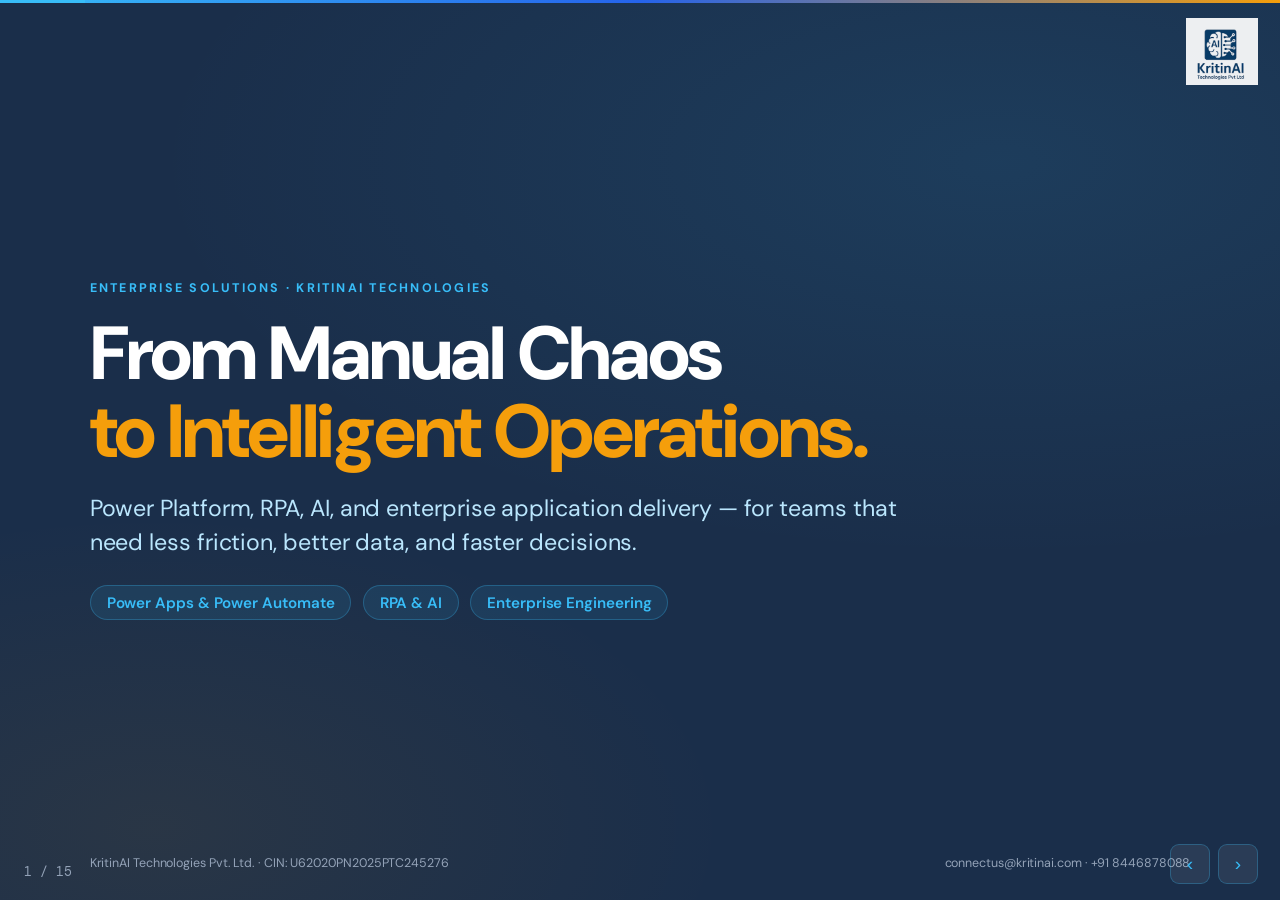
==== commit ecba50c9: "Add stylesheet link to index.html Added a link to the stylesheet for styling." ====
--- a/index.html
+++ b/index.html
@@ -1,953 +1,954 @@
-﻿<!DOCTYPE html>
-<html lang="en">
-<head>
-<meta charset="UTF-8" />
-<meta name="viewport" content="width=device-width, initial-scale=1.0" />
-<title>KritinAI Technologies — Enterprise Solutions Deck</title>
-<link rel="preconnect" href="https://fonts.googleapis.com">
-<link rel="preconnect" href="https://fonts.gstatic.com" crossorigin>
-<link href="https://fonts.googleapis.com/css2?family=DM+Sans:opsz,wght@9..40,400;9..40,500;9..40,600;9..40,700;9..40,800;9..40,900&family=DM+Mono:wght@400;500&display=swap" rel="stylesheet">
-<style>
-  :root {
-    --green-900: #060F1A;
-    --green-800: #0F1C2D;
-    --green-700: #1A2E4A;
-    --green-600: #243F6B;
-    --green-400: #38BDF8;
-    --green-200: #BAE6FD;
-    --green-100: rgba(56,189,248,.22);
-    --green-50:  rgba(56,189,248,.09);
-    --terra:     #38BDF8;
-    --terra-100: #BAE6FD;
-    --terra-50:  rgba(56,189,248,.08);
-    --sand:   #0F1C2D;
-    --ink:    #F0F6FF;
-    --charcoal: #D1E0F0;
-    --muted:  #94A3B8;
-    --line:   rgba(56,189,248,.18);
-    --good:    #22C55E;
-    --good-50: rgba(34,197,94,.12);
-    --warn:    #F59E0B;
-    --warn-50: rgba(245,158,11,.12);
-    --bad:     #EF4444;
-  }
-
-  * { margin:0; padding:0; box-sizing:border-box; }
-  html, body { height:100%; }
-  body { font-family:"DM Sans",-apple-system,sans-serif; color:var(--charcoal); background:#0A1525; -webkit-font-smoothing:antialiased; letter-spacing:-.005em; }
-
-  .deck { height:100vh; overflow:hidden; }
-  .slide { display:none; height:100vh; width:100vw; padding:6vh 7vw; flex-direction:column; justify-content:center; position:relative; background:var(--green-700); overflow:hidden; }
-  .slide.active { display:flex; }
-  .slide.sand   { background:var(--sand); }
-  .slide::before { content:''; position:absolute; top:0; left:0; right:0; height:3px; background:linear-gradient(90deg,var(--terra) 0%,#2563EB 50%,var(--warn) 100%); z-index:2; }
-  .hero { background: radial-gradient(120% 80% at 78% 18%,rgba(56,189,248,.10) 0%,rgba(56,189,248,0) 55%), radial-gradient(90% 70% at 12% 92%,rgba(245,158,11,.07) 0%,rgba(245,158,11,0) 50%), #1A2E4A; }
-
-  .eyebrow { text-transform:uppercase; letter-spacing:.18em; font-size:.78rem; font-weight:700; color:var(--terra); margin-bottom:1.1rem; }
-  h1 { font-size:4.2rem; line-height:1.04; font-weight:800; color:#fff; letter-spacing:-.03em; }
-  h2 { font-size:2.7rem; line-height:1.08; font-weight:800; color:#fff; letter-spacing:-.02em; margin-bottom:1.4rem; }
-  h3 { font-size:1.2rem; font-weight:700; color:var(--green-200); letter-spacing:-.01em; }
-  p  { font-size:1.22rem; line-height:1.6; color:var(--charcoal); max-width:62ch; }
-  p.lead { font-size:1.5rem; line-height:1.5; color:var(--muted); max-width:54ch; }
-  .hero h1 { font-size:4.7rem; }
-  .hero .tag { font-size:1.45rem; color:var(--green-200); margin-top:1.4rem; max-width:52ch; line-height:1.45; }
-  .muted { color:var(--muted); }
-
-  .cols   { display:grid; grid-template-columns:1.05fr .95fr; gap:3rem; align-items:center; }
-  .cols-top { align-items:start; }
-  .cols-2 { display:grid; grid-template-columns:1fr 1fr;       gap:1.3rem; margin-top:.4rem; }
-  .cols-3 { display:grid; grid-template-columns:repeat(3,1fr); gap:1.3rem; margin-top:.4rem; }
-
-  .card { background:rgba(255,255,255,.055); border:1px solid var(--line); border-radius:16px; padding:1.5rem 1.45rem; box-shadow:0 1px 8px rgba(0,0,0,.18); }
-  .slide.sand .card { background:rgba(255,255,255,.07); }
-  .card .ico { width:44px; height:44px; border-radius:11px; background:rgba(56,189,248,.12); color:var(--terra); display:grid; place-items:center; font-size:1.35rem; margin-bottom:.85rem; }
-  .card h3 { margin-bottom:.4rem; color:#fff; }
-  .card p  { font-size:1.02rem; color:var(--muted); line-height:1.5; }
-
-  .pill    { display:inline-flex; align-items:center; background:rgba(56,189,248,.10); color:var(--terra); border:1px solid rgba(56,189,248,.28); border-radius:999px; padding:.4rem 1rem; font-size:.95rem; font-weight:600; }
-  .pill-sm { font-size:.74rem; padding:.22rem .65rem; }
-  .pill-warn { background:rgba(245,158,11,.12); color:var(--warn); border-color:rgba(245,158,11,.35); }
-  .pill-good { background:rgba(34,197,94,.11); color:var(--good); border-color:rgba(34,197,94,.28); }
-  .badge-row { display:flex; flex-wrap:wrap; gap:.7rem; margin-top:1.6rem; }
-
-  .step { display:flex; gap:1.1rem; align-items:flex-start; margin-bottom:1.25rem; }
-  .step .num { flex:none; width:46px; height:46px; border-radius:12px; background:rgba(56,189,248,.14); border:1px solid rgba(56,189,248,.35); color:var(--terra); display:grid; place-items:center; font-weight:800; font-size:1.2rem; }
-  .step h3 { margin-bottom:.15rem; color:#fff; }
-  .step p  { font-size:1.08rem; color:var(--muted); }
-
-  ul.feat { list-style:none; margin-top:.4rem; }
-  ul.feat li { font-size:1.02rem; padding:.45rem 0 .45rem 2rem; position:relative; color:var(--charcoal); }
-  ul.feat li::before { content:"✓"; position:absolute; left:0; color:var(--green-400); font-weight:800; }
-  ul.cross li::before { content:"✕"; color:var(--bad); }
-
-  .stat { background:rgba(255,255,255,.05); border:1px solid var(--line); border-radius:18px; padding:1.6rem 1.5rem; }
-  .stat .big  { font-size:3.4rem; font-weight:900; color:var(--terra); line-height:1; letter-spacing:-.04em; }
-  .stat .big .unit { font-size:1.6rem; font-weight:800; color:var(--warn); }
-  .stat .lbl  { margin-top:.6rem; font-size:1rem; color:var(--muted); line-height:1.4; }
-  .stat.feature { background:rgba(56,189,248,.12); border-color:rgba(56,189,248,.3); }
-  .stat.feature .big { color:var(--terra); }
-  .stat.feature .lbl { color:var(--green-200); }
-
-  .callout { border-left:4px solid var(--terra); background:rgba(56,189,248,.07); border-radius:0 14px 14px 0; padding:1.1rem 1.3rem; }
-  .callout p { font-size:1.05rem; color:#fff; font-weight:600; line-height:1.55; margin:0; max-width:none; }
-
-  /* Challenge cards */
-  .challenge-grid { display:grid; grid-template-columns:repeat(3,1fr); gap:1rem; margin-top:.6rem; }
-  .ch-card { background:rgba(239,68,68,.07); border:1px solid rgba(239,68,68,.22); border-radius:14px; padding:1.1rem 1.2rem; }
-  .ch-card .ico { font-size:1.6rem; margin-bottom:.6rem; }
-  .ch-card h3 { font-size:1rem; color:#fff; margin-bottom:.3rem; }
-  .ch-card p  { font-size:.88rem; color:var(--muted); line-height:1.45; }
-
-  /* Outcome cards */
-  .outcome-grid { display:grid; grid-template-columns:repeat(3,1fr); gap:1rem; margin-top:.6rem; }
-  .oc-card { background:rgba(34,197,94,.06); border:1px solid rgba(34,197,94,.2); border-radius:14px; padding:1.1rem 1.2rem; }
-  .oc-num  { font-size:2.6rem; font-weight:900; color:var(--good); line-height:1; letter-spacing:-.04em; }
-  .oc-unit { font-size:1.3rem; color:var(--warn); font-weight:800; }
-  .oc-lbl  { font-size:.8rem; font-weight:700; color:var(--muted); text-transform:uppercase; letter-spacing:.06em; margin:.3rem 0 .5rem; }
-  .oc-desc { font-size:.87rem; color:var(--charcoal); line-height:1.45; }
-
-  /* Industry tab grid */
-  .ind-grid { display:grid; grid-template-columns:repeat(2,1fr); gap:1rem; margin-top:.5rem; }
-  .ind-card { background:rgba(255,255,255,.05); border:1px solid var(--line); border-radius:14px; padding:1rem 1.2rem; }
-  .ind-hd   { display:flex; align-items:center; gap:.7rem; margin-bottom:.7rem; }
-  .ind-ico  { font-size:1.3rem; }
-  .ind-name { font-size:1rem; font-weight:800; color:#fff; }
-  .ind-uses { display:flex; flex-direction:column; gap:.3rem; }
-  .ind-use  { display:flex; align-items:flex-start; gap:.5rem; font-size:.85rem; color:var(--charcoal); }
-  .ind-use::before { content:"→"; color:var(--terra); font-weight:700; flex:none; }
-
-  /* Success story cards */
-  .story-grid { display:grid; grid-template-columns:repeat(2,1fr); gap:1.1rem; margin-top:.6rem; }
-  .story-card { background:rgba(255,255,255,.05); border:1px solid var(--line); border-radius:16px; padding:1.2rem 1.3rem; }
-  .story-tag  { font-size:.72rem; font-weight:700; text-transform:uppercase; letter-spacing:.08em; color:var(--terra); margin-bottom:.5rem; }
-  .story-h    { font-size:1.05rem; font-weight:800; color:#fff; margin-bottom:.5rem; line-height:1.3; }
-  .story-outcome { display:flex; gap:1rem; margin-bottom:.6rem; flex-wrap:wrap; }
-  .story-kpi  { background:rgba(56,189,248,.10); border:1px solid rgba(56,189,248,.22); border-radius:8px; padding:.35rem .75rem; }
-  .story-kpi .kv { font-size:1.3rem; font-weight:900; color:var(--terra); line-height:1; }
-  .story-kpi .kl { font-size:.68rem; color:var(--muted); text-transform:uppercase; letter-spacing:.05em; }
-  .story-body { font-size:.85rem; color:var(--muted); line-height:1.5; }
-
-  /* Showcase cards (use cases) */
-  .showcase-grid { display:grid; grid-template-columns:repeat(3,1fr); gap:.8rem; margin-top:.5rem; }
-  .sc-card { background:rgba(255,255,255,.05); border:1px solid var(--line); border-radius:14px; padding:1rem 1.1rem; display:grid; grid-template-columns:4.5rem 1fr; gap:0 1rem; align-items:start; }
-  .sc-num  { font-size:2.2rem; font-weight:900; color:var(--terra); line-height:1; letter-spacing:-.04em; }
-  .sc-label { font-size:.72rem; font-weight:700; color:var(--muted); text-transform:uppercase; letter-spacing:.07em; margin-top:.15rem; }
-  .sc-title { font-size:.95rem; font-weight:700; color:#fff; line-height:1.3; }
-  .sc-tags  { display:flex; flex-wrap:wrap; gap:.3rem; margin-top:.5rem; grid-column:1/-1; }
-  .sc-tag   { font-size:.68rem; font-weight:700; background:rgba(56,189,248,.10); color:var(--terra); border:1px solid rgba(56,189,248,.25); border-radius:6px; padding:.14rem .45rem; }
-
-  /* Governance items */
-  .gov-grid { display:grid; grid-template-columns:repeat(3,1fr); gap:.85rem; margin-top:.5rem; }
-  .gov-card { background:rgba(34,197,94,.06); border:1px solid rgba(34,197,94,.18); border-radius:14px; padding:1rem 1.1rem; }
-  .gov-ico  { font-size:1.4rem; margin-bottom:.5rem; }
-  .gov-card h3 { font-size:.95rem; color:#fff; margin-bottom:.3rem; }
-  .gov-card p  { font-size:.82rem; color:var(--muted); line-height:1.45; }
-
-  /* KPI metric cards */
-  .kpi-section { margin-bottom:1rem; }
-  .kpi-label   { font-size:.8rem; font-weight:700; text-transform:uppercase; letter-spacing:.1em; color:var(--terra); margin-bottom:.5rem; }
-  .kpi-row     { display:grid; grid-template-columns:repeat(4,1fr); gap:.7rem; }
-  .kpi-card    { background:rgba(255,255,255,.05); border:1px solid var(--line); border-radius:12px; padding:.9rem 1rem; text-align:center; }
-  .kpi-num     { font-size:2rem; font-weight:900; color:var(--terra); line-height:1; letter-spacing:-.03em; }
-  .kpi-unit    { font-size:1rem; color:var(--warn); font-weight:800; }
-  .kpi-desc    { font-size:.78rem; color:var(--muted); margin-top:.3rem; line-height:1.4; }
-
-  /* Comparison table */
-  .cmp-table   { width:100%; border-collapse:collapse; margin-top:.8rem; }
-  .cmp-table th { font-size:.8rem; font-weight:700; text-transform:uppercase; letter-spacing:.07em; padding:.7rem 1rem; text-align:left; }
-  .cmp-table th:first-child { color:var(--muted); }
-  .cmp-table th:nth-child(2) { background:rgba(56,189,248,.12); color:var(--terra); border-radius:10px 10px 0 0; }
-  .cmp-table th:nth-child(3), .cmp-table th:nth-child(4) { color:var(--muted); }
-  .cmp-table td { font-size:.9rem; padding:.65rem 1rem; border-top:1px solid rgba(56,189,248,.10); color:var(--charcoal); }
-  .cmp-table td:first-child { color:var(--muted); font-weight:600; }
-  .cmp-table td:nth-child(2) { background:rgba(56,189,248,.07); color:#fff; font-weight:600; }
-  .cmp-yes { color:var(--good); font-weight:700; }
-  .cmp-no  { color:var(--bad); }
-  .cmp-part { color:var(--warn); }
-
-  /* Cert badge */
-  .cert-badge { background:rgba(34,197,94,.10); border:1px solid rgba(34,197,94,.28); border-radius:10px; padding:.5rem 1rem; font-size:.9rem; font-weight:700; color:var(--good); }
-  .cert-row   { display:flex; flex-wrap:wrap; gap:.7rem; margin-top:.6rem; }
-
-  /* Resource table */
-  .res-table-wrap { border-radius:12px; overflow:hidden; }
-  .res-table { width:100%; border-collapse:collapse; }
-  .res-table thead tr { background:var(--green-800); }
-  .res-table th { color:var(--terra); font-size:.74rem; font-weight:700; letter-spacing:.08em; text-transform:uppercase; padding:.65rem 1rem; text-align:left; border-bottom:1px solid rgba(56,189,248,.25); }
-  .res-table td { font-size:.88rem; padding:.62rem 1rem; border-bottom:1px solid rgba(56,189,248,.10); color:var(--charcoal); vertical-align:top; }
-  .res-table tbody tr:nth-child(even) td { background:rgba(255,255,255,.03); }
-  .res-table tbody tr:last-child td { border-bottom:none; }
-  .res-name { font-weight:700; color:#fff; }
-  .res-role { font-size:.76rem; color:var(--muted); margin-top:.15rem; }
-  .res-cert { display:inline-block; background:rgba(245,158,11,.13); color:var(--warn); border:1px solid rgba(245,158,11,.35); border-radius:6px; font-size:.68rem; font-weight:700; padding:.14rem .5rem; margin:.15rem .1rem 0 0; }
-
-  /* Chrome */
-  .footnote { position:absolute; bottom:3.2vh; left:7vw; right:7vw; font-size:.78rem; color:var(--muted); display:flex; justify-content:space-between; align-items:center; }
-  .progress  { position:fixed; top:0; left:0; height:3px; background:var(--terra); z-index:60; transition:width .25s ease; }
-  .counter   { position:fixed; bottom:20px; left:24px; color:var(--muted); font-size:.82rem; z-index:50; font-family:"DM Mono",monospace; }
-  .nav       { position:fixed; bottom:16px; right:22px; display:flex; gap:8px; z-index:50; }
-  .nav button { background:rgba(255,255,255,.07); border:1px solid rgba(56,189,248,.28); color:var(--terra); border-radius:9px; width:40px; height:40px; font-size:1.2rem; cursor:pointer; }
-  .nav button:hover { background:rgba(56,189,248,.14); }
-
-  @media (max-width:1100px) {
-    h1 { font-size:3.2rem; } h2 { font-size:2.1rem; } .hero h1 { font-size:3.6rem; }
-    .kpi-row { grid-template-columns:repeat(2,1fr); }
-  }
-  @media (max-width:768px) {
-    .deck { height:100dvh; }
-    .slide { height:100dvh; padding:6vw 5vw 68px; justify-content:flex-start; overflow-y:auto; -webkit-overflow-scrolling:touch; }
-    h1 { font-size:2.1rem; } h2 { font-size:1.5rem; margin-bottom:.8rem; }
-    h3 { font-size:.95rem; } p { font-size:.92rem; }
-    .hero h1 { font-size:2.4rem; } .hero .tag { font-size:.98rem; margin-top:.9rem; }
-    .eyebrow { font-size:.68rem; margin-bottom:.65rem; }
-    .cols, .cols-2, .cols-3 { grid-template-columns:1fr; gap:1rem; }
-    .challenge-grid, .outcome-grid, .gov-grid, .showcase-grid { grid-template-columns:1fr !important; }
-    .ind-grid, .story-grid { grid-template-columns:1fr; }
-    .kpi-row { grid-template-columns:1fr 1fr; gap:.5rem; }
-    .cmp-table { font-size:.78rem; } .cmp-table th, .cmp-table td { padding:.5rem .6rem; }
-    .card { padding:.9rem 1rem; }
-    .stat { padding:1rem 1.1rem; } .stat .big { font-size:2.4rem; }
-    .pill { font-size:.78rem; padding:.28rem .7rem; }
-    .badge-row { gap:.4rem; margin-top:.9rem; }
-    .callout { padding:.85rem 1rem; } .callout p { font-size:.92rem; }
-    .res-table-wrap { overflow-x:auto; } .res-table { min-width:600px; }
-    .footnote { font-size:.66rem; bottom:2vh; }
-    .footnote span:last-child { display:none; }
-    .nav { bottom:10px; right:12px; }
-    .nav button { width:34px; height:34px; font-size:1rem; }
-    .counter { font-size:.7rem; bottom:14px; left:14px; }
-  }
-  .deck-logo { position:fixed; top:18px; right:22px; z-index:55; width:72px; height:auto; opacity:.92; }
-  @media (max-width:768px) { .deck-logo { width:54px; top:10px; right:12px; } }
-  @media print {
-    @page { size:1280px 720px; margin:0; }
-    .deck { height:auto; overflow:visible; }
-    .slide { display:flex !important; page-break-after:always; height:100vh; }
-    .nav,.counter,.progress { display:none; }
-  }
-</style>
-</head>
-<body>
-
-  <img src="kai_logo.png" alt="KritinAI Technologies" class="deck-logo" />
-<div class="progress" id="progress"></div>
-<div class="deck">
-
-  <!-- ══ 01 COVER ══════════════════════════════════════════════════════════ -->
-  <section class="slide hero active">
-    <div style="margin:auto 0; position:relative; z-index:1;">
-      <div class="eyebrow">Enterprise Solutions · KritinAI Technologies</div>
-      <h1>From Manual Chaos<br/><span style="color:var(--warn);">to Intelligent Operations.</span></h1>
-      <p class="tag">Power Platform, RPA, AI, and enterprise application delivery — for teams that need less friction, better data, and faster decisions.</p>
-      <div class="badge-row">
-        <span class="pill">Power Apps &amp; Power Automate</span>
-        <span class="pill">RPA &amp; AI</span>
-        <span class="pill">Enterprise Engineering</span>
-        </div>
-    </div>
-    <div class="footnote">
-      <span>KritinAI Technologies Pvt. Ltd. · CIN: U62020PN2025PTC245276</span>
-      <span>connectus@kritinai.com · +91 8446878088</span>
-    </div>
-  </section>
-
-  <!-- ══ 02 CUSTOMER CHALLENGES ════════════════════════════════════════════ -->
-  <section class="slide sand">
-    <div class="eyebrow">Do any of these sound familiar?</div>
-    <h2 style="margin-bottom:.9rem;">The problems most enterprise teams live with.</h2>
-    <div class="challenge-grid">
-      <div class="ch-card">
-        <div class="ico">📧</div>
-        <h3>Approvals by email</h3>
-        <p>Finance, HR, and procurement approvals happen over email chains with no audit trail, no status visibility, and no accountability.</p>
-      </div>
-      <div class="ch-card">
-        <div class="ico">🧩</div>
-        <h3>Fragmented systems</h3>
-        <p>ERP, HR, finance, and operations run on separate platforms that don't talk to each other. Data lives in silos, reconciliation is manual.</p>
-      </div>
-      <div class="ch-card">
-        <div class="ico">⏳</div>
-        <h3>Delayed decisions</h3>
-        <p>Reports take days to compile from different spreadsheets. By the time leadership has the data, the moment to act has passed.</p>
-      </div>
-      <div class="ch-card">
-        <div class="ico">🔁</div>
-        <h3>Repetitive manual work</h3>
-        <p>Teams spend hours on data entry, copy-pasting between systems, and generating routine reports that should be fully automated.</p>
-      </div>
-      <div class="ch-card">
-        <div class="ico">📋</div>
-        <h3>Compliance gaps</h3>
-        <p>Audit requests reveal missing documentation, incomplete approval trails, and no systematic way to prove process adherence.</p>
-      </div>
-      <div class="ch-card">
-        <div class="ico">👁</div>
-        <h3>No real-time visibility</h3>
-        <p>Management has no single view of supplier status, project progress, budget utilisation, or operational KPIs without asking someone.</p>
-      </div>
-    </div>
-    <div class="footnote">
-      <span>KritinAI Technologies Pvt. Ltd.</span>
-      <span>These are solvable. All of them.</span>
-    </div>
-  </section>
-
-  <!-- ══ 03 BUSINESS OUTCOMES ══════════════════════════════════════════════ -->
-  <section class="slide">
-    <div class="eyebrow">What changes when we engage</div>
-    <h2 style="margin-bottom:.9rem;">Measurable outcomes, not just delivery.</h2>
-    <div class="outcome-grid">
-      <div class="oc-card">
-        <div class="oc-num">70<span class="oc-unit">%</span></div>
-        <div class="oc-lbl">faster approvals</div>
-        <div class="oc-desc">Multi-tier approval workflows replace email chains. Every request has a status, a timeline, and an audit trail.</div>
-      </div>
-      <div class="oc-card">
-        <div class="oc-num">85<span class="oc-unit">%</span></div>
-        <div class="oc-lbl">less manual data entry</div>
-        <div class="oc-desc">RPA and Power Automate handle data movement between systems. Staff time shifts from processing to decision-making.</div>
-      </div>
-      <div class="oc-card">
-        <div class="oc-num">Real<span style="font-size:1.4rem; color:var(--warn);">-time</span></div>
-        <div class="oc-lbl">operational visibility</div>
-        <div class="oc-desc">Live Power BI dashboards replace weekly Excel reports. Leadership sees what's happening as it happens.</div>
-      </div>
-      <div class="oc-card">
-        <div class="oc-num">40<span class="oc-unit">%</span></div>
-        <div class="oc-lbl">reduced operational cost</div>
-        <div class="oc-desc">Automated processes eliminate redundant headcount spend on routine tasks across procurement, finance, and HR.</div>
-      </div>
-      <div class="oc-card">
-        <div class="oc-num">100<span class="oc-unit">%</span></div>
-        <div class="oc-lbl">audit-ready documentation</div>
-        <div class="oc-desc">Every approval, exception, and data change is logged automatically. Compliance evidence is generated, not scrambled for.</div>
-      </div>
-      <div class="oc-card">
-        <div class="oc-num">6<span class="oc-unit">wk</span></div>
-        <div class="oc-lbl">avg time to first go-live</div>
-        <div class="oc-desc">Agile delivery with pre-built accelerators means your first live solution is weeks away, not quarters.</div>
-      </div>
-    </div>
-    <div class="footnote">
-      <span>KritinAI Technologies Pvt. Ltd. — Outcomes based on delivered client engagements</span>
-    </div>
-  </section>
-
-  <!-- ══ 04 COMPANY PROFILE ════════════════════════════════════════════════ -->
-  <section class="slide sand">
-    <div class="eyebrow">Company profile</div>
-    <h2 style="margin-bottom:.9rem;">Twenty years of enterprise engineering,<br/>built into one firm.</h2>
-    <div class="cols cols-top">
-      <div>
-        <p style="margin-bottom:1.1rem;">KritinAI Technologies Pvt. Ltd. was founded by Awanish Kumar Prajapati — Co-Founder and Director — after two decades of enterprise delivery inside Morgan Stanley, Barclays, Deutsche Bank, Citi, UBS, and Fiserv. Our team includes Solution Architects, senior developers, QA engineers, RPA specialists, and AI engineers.</p>
-        <p style="margin-bottom:1.3rem;">Pune-based, PCI-DSS, SOX, and RBI compliant. Our professionals have delivered for teams at EY, Deloitte, KPMG, and Accenture — the same rigour now available at competitive India market rates.</p>
-        <div class="callout">
-          <p>We are not a staffing agency. Every resource we field has a Solution Architect backstop, CoE governance, and a 1-month replacement guarantee.</p>
-        </div>
-      </div>
-      <div>
-        <div class="cols-2" style="margin-top:0;">
-          <div class="stat feature">
-            <div class="big">20<span class="unit">+</span></div>
-            <div class="lbl">Years of enterprise engineering by our founding team</div>
-          </div>
-
-          <div class="stat">
-            <div class="big">6<span class="unit">+</span></div>
-            <div class="lbl">Tier-one global BFSI institutions in our delivery heritage</div>
-          </div>
-          <div class="stat">
-            <div class="big" style="font-size:2.4rem;">MUR 80<span class="unit">k</span></div>
-            <div class="lbl">Starting rate per month — resource engagements, based on experience</div>
-          </div>
-        </div>
-      </div>
-    </div>
-    <div class="footnote">
-      <span>KritinAI Technologies Pvt. Ltd. · Pune, India</span>
-      <span>GSTIN: 27AAMCK1105B1Z2 · CIN: U62020PN2025PTC245276</span>
-    </div>
-  </section>
-
-  <!-- ══ 05 WHAT WE DO ═════════════════════════════════════════════════════ -->
-  <section class="slide">
-    <div class="eyebrow">What we do</div>
-    <h2 style="margin-bottom:1rem;">Technology across the full enterprise stack.</h2>
-    <div class="cols-2" style="gap:1rem;">
-      <div class="card" style="padding:1.1rem 1.2rem;">
-        <div class="ico">⚡</div>
-        <h3>Power Apps &amp; Power Automate</h3>
-        <p>Canvas and Model-Driven apps, approval workflows, Dataverse, SharePoint, Custom Connectors — full ALM from Dev to Production.</p>
-      </div>
-      <div class="card" style="padding:1.1rem 1.2rem;">
-        <div class="ico">📊</div>
-        <h3>Power BI &amp; ETL / Data</h3>
-        <p>KPI dashboards, operational reports, embedded analytics, Azure Data Factory pipelines, and ETL from SAP, ERP, or legacy sources.</p>
-      </div>
-      <div class="card" style="padding:1.1rem 1.2rem;">
-        <div class="ico">🤖</div>
-        <h3>RPA &amp; Intelligent Automation</h3>
-        <p>UiPath, Automation Anywhere, Power Automate Desktop — attended and unattended bots, process mining, intelligent document processing.</p>
-      </div>
-      <div class="card" style="padding:1.1rem 1.2rem;">
-        <div class="ico">🧠</div>
-        <h3>AI &amp; Copilot Studio</h3>
-        <p>Azure OpenAI, document intelligence, LLM-powered agents, and Copilot Studio enterprise bots grounded in your data.</p>
-      </div>
-      <div class="card" style="padding:1.1rem 1.2rem;">
-        <div class="ico">🏗</div>
-        <h3>Enterprise Application Development</h3>
-        <p>React, Node.js, .NET Core, Java, Python — custom applications with ERP, CRM, and legacy system integration.</p>
-      </div>
-      <div class="card" style="padding:1.1rem 1.2rem;">
-        <div class="ico">🏛</div>
-        <h3>Solution Architecture</h3>
-        <p>Enterprise architects for platform design, integration patterns, cloud strategy, ALM governance, and CoE setup.</p>
-      </div>
-    </div>
-    <div class="footnote">
-      <span>KritinAI Technologies Pvt. Ltd.</span>
-      <span>Microsoft · Azure · UiPath · AA · OpenAI · SAP · Salesforce</span>
-    </div>
-  </section>
-
-  <!-- ══ 06 INDUSTRY USE CASES ═════════════════════════════════════════════ -->
-  <section class="slide sand" style="justify-content:flex-start; padding-top:5vh;">
-    <div class="eyebrow">Industry use cases</div>
-    <h2 style="margin-bottom:.8rem;">Relevant across your industry — and beyond.</h2>
-    <div class="ind-grid">
-      <div class="ind-card">
-        <div class="ind-hd"><div class="ind-ico">🏭</div><div class="ind-name">Manufacturing &amp; FMCG</div></div>
-        <div class="ind-uses">
-          <div class="ind-use">ERP warehouse management — stock movements, GRN, dispatch via Power Apps</div>
-          <div class="ind-use">CAPEX / OPEX approval routing with budget tracking and Power BI dashboards</div>
-          <div class="ind-use">Supplier onboarding, due diligence, and vendor performance scorecards</div>
-          <div class="ind-use">Production quality capture and non-conformance reporting app</div>
-          <div class="ind-use">RPA bots for invoice processing and purchase order reconciliation</div>
-        </div>
-      </div>
-      <div class="ind-card">
-        <div class="ind-hd"><div class="ind-ico">🛒</div><div class="ind-name">Retail &amp; Distribution</div></div>
-        <div class="ind-uses">
-          <div class="ind-use">Store performance dashboards — real-time sales, shrinkage, and footfall</div>
-          <div class="ind-use">Inventory reconciliation automation — ERP to warehouse, zero manual keying</div>
-          <div class="ind-use">Vendor claim management and trade promotion tracking</div>
-          <div class="ind-use">Field force activity capture — visits, orders, competitor intel</div>
-          <div class="ind-use">Returns and credit note approval workflows with audit trail</div>
-        </div>
-      </div>
-      <div class="ind-card">
-        <div class="ind-hd"><div class="ind-ico">🏦</div><div class="ind-name">BFSI &amp; FinTech</div></div>
-        <div class="ind-uses">
-          <div class="ind-use">Loan origination and processing workflows — KYC, credit, disbursement</div>
-          <div class="ind-use">Bank reconciliation RPA bots — thousands of transactions daily</div>
-          <div class="ind-use">Regulatory reporting extraction from legacy core banking systems</div>
-          <div class="ind-use">Branch operations app — account services, complaint capture, audit</div>
-          <div class="ind-use">AI-powered document extraction for onboarding and compliance packs</div>
-        </div>
-      </div>
-      <div class="ind-card">
-        <div class="ind-hd"><div class="ind-ico">🏥</div><div class="ind-name">Healthcare &amp; Pharma</div></div>
-        <div class="ind-uses">
-          <div class="ind-use">Patient onboarding and appointment management workflows</div>
-          <div class="ind-use">Medical supply procurement and inventory tracking app</div>
-          <div class="ind-use">Clinical compliance documentation — audit-ready, role-gated</div>
-          <div class="ind-use">HR automation — staff scheduling, leave, policy acknowledgements</div>
-          <div class="ind-use">AI-assisted clinical report summarisation and flagging</div>
-        </div>
-      </div>
-    </div>
-    <div class="footnote">
-      <span>KritinAI Technologies Pvt. Ltd. — Use cases delivered across all verticals listed</span>
-    </div>
-  </section>
-
-  <!-- ══ 07 RPA & AI ═══════════════════════════════════════════════════════ -->
-  <section class="slide">
-    <div class="eyebrow">RPA &amp; AI — what we've built</div>
-    <h2 style="margin-bottom:.9rem;">Automation that runs without people in the loop.</h2>
-    <div class="cols cols-top">
-      <div>
-        <h3 style="color:var(--terra); margin-bottom:.7rem; font-size:.95rem; text-transform:uppercase; letter-spacing:.08em;">Robotic Process Automation</h3>
-        <ul class="feat" style="margin-top:0; margin-bottom:1.3rem;">
-          <li>Invoice extraction and ERP posting — zero manual keying</li>
-          <li>Bank reconciliation bots — 3,000+ transactions processed daily</li>
-          <li>HR onboarding automation — AD provisioning, email, payroll triggers</li>
-          <li>Regulatory report extraction from legacy banking core systems</li>
-          <li>Vendor statement reconciliation across multiple supplier portals</li>
-        </ul>
-        <h3 style="color:var(--terra); margin-bottom:.7rem; font-size:.95rem; text-transform:uppercase; letter-spacing:.08em;">Tools deployed</h3>
-        <div class="badge-row" style="margin-top:0;">
-          <span class="pill pill-sm">UiPath</span>
-          <span class="pill pill-sm">Automation Anywhere</span>
-          <span class="pill pill-sm">Power Automate Desktop</span>
-          <span class="pill pill-sm">Blue Prism</span>
-        </div>
-      </div>
-      <div>
-        <h3 style="color:var(--terra); margin-bottom:.7rem; font-size:.95rem; text-transform:uppercase; letter-spacing:.08em;">AI Implementations</h3>
-        <ul class="feat" style="margin-top:0; margin-bottom:1.3rem;">
-          <li>AI contract review agent — clause extraction, deviation flagging, routing</li>
-          <li>Intelligent document processing — invoices, KYC, onboarding packs</li>
-          <li>Copilot Studio HR bot — policy Q&amp;A grounded in SharePoint knowledge base</li>
-          <li>Procurement spend intelligence — anomaly detection, vendor recommendations</li>
-          <li>Customer service AI agent — intent classification, CRM write-back</li>
-        </ul>
-        <div class="callout">
-          <p>All AI implementations include data residency controls, no client data into public models, and audit logging throughout — standard on every engagement.</p>
-        </div>
-      </div>
-    </div>
-    <div class="footnote">
-      <span>KritinAI Technologies Pvt. Ltd.</span>
-      <span>Azure OpenAI · Copilot Studio · UiPath · Power Automate</span>
-    </div>
-  </section>
-
-  <!-- ══ 08 SUCCESS STORIES ════════════════════════════════════════════════ -->
-  <section class="slide sand" style="justify-content:flex-start; padding-top:5vh;">
-    <div class="eyebrow">Customer success stories</div>
-    <h2 style="margin-bottom:.8rem;">Real outcomes from delivered engagements.</h2>
-    <div class="story-grid">
-
-      <div class="story-card">
-        <div class="story-tag">Manufacturing · Power Platform</div>
-        <div class="story-h">Supplier onboarding transformed from 3-week email process to 4-day automated workflow</div>
-        <div class="story-outcome">
-          <div class="story-kpi"><div class="kv">68%</div><div class="kl">faster onboarding</div></div>
-          <div class="story-kpi"><div class="kv">4d</div><div class="kl">avg cycle time</div></div>
-          <div class="story-kpi"><div class="kv">0</div><div class="kl">lost documents</div></div>
-        </div>
-        <div class="story-body">Built a Canvas App + Power Automate workflow replacing email-based supplier due diligence. Integrated with ERP via Custom Connector. Full audit trail from day one. Procurement team freed from manual follow-up.</div>
-      </div>
-
-      <div class="story-card">
-        <div class="story-tag">BFSI · RPA</div>
-        <div class="story-h">Bank reconciliation automated — from 6 hours daily to 20 minutes with zero errors</div>
-        <div class="story-outcome">
-          <div class="story-kpi"><div class="kv">94%</div><div class="kl">time saved</div></div>
-          <div class="story-kpi"><div class="kv">3k+</div><div class="kl">txns/day</div></div>
-          <div class="story-kpi"><div class="kv">0</div><div class="kl">manual errors</div></div>
-        </div>
-        <div class="story-body">UiPath unattended bot handles daily bank statement extraction, matching, and exception flagging. Exceptions route automatically to the finance team via Power Automate with full context attached.</div>
-      </div>
-
-      <div class="story-card">
-        <div class="story-tag">Logistics · Power BI &amp; ETL</div>
-        <div class="story-h">40+ Excel reports replaced by a live enterprise data platform across 14 offices</div>
-        <div class="story-outcome">
-          <div class="story-kpi"><div class="kv">40+</div><div class="kl">reports gone</div></div>
-          <div class="story-kpi"><div class="kv">14</div><div class="kl">offices live</div></div>
-          <div class="story-kpi"><div class="kv">1</div><div class="kl">source of truth</div></div>
-        </div>
-        <div class="story-body">Azure Data Factory pipelines consolidating data from 6 source systems into a Dataverse-linked Power BI Premium workspace. Management reporting shifted from weekly emails to live dashboards visible on any device.</div>
-      </div>
-
-      <div class="story-card">
-        <div class="story-tag">Legal Tech · AI</div>
-        <div class="story-h">Contract review time cut from 2 hours to 8 seconds per document with AI agent</div>
-        <div class="story-outcome">
-          <div class="story-kpi"><div class="kv">8s</div><div class="kl">per document</div></div>
-          <div class="story-kpi"><div class="kv">90%</div><div class="kl">less review time</div></div>
-          <div class="story-kpi"><div class="kv">100%</div><div class="kl">deviation flagged</div></div>
-        </div>
-        <div class="story-body">Copilot Studio agent backed by Azure OpenAI and Document Intelligence. Extracts key clauses, flags deviations from standard templates, and routes to the right reviewer — no human first-pass required.</div>
-      </div>
-
-    </div>
-    <div class="footnote">
-      <span>KritinAI Technologies Pvt. Ltd. — Full case studies available under NDA</span>
-    </div>
-  </section>
-
-  <!-- ══ 09 SECURITY & GOVERNANCE ══════════════════════════════════════════ -->
-  <section class="slide">
-    <div class="eyebrow">Security &amp; governance</div>
-    <h2 style="margin-bottom:.9rem;">Enterprise-grade security. Built in, not bolted on.</h2>
-    <div class="cols cols-top">
-      <div>
-        <div class="gov-grid" style="margin-bottom:1.2rem;">
-          <div class="gov-card">
-            <div class="gov-ico">🔐</div>
-            <h3>Role-based access</h3>
-            <p>Azure AD / Entra ID, RBAC, and Dataverse security roles — every user sees only what they're authorised to see.</p>
-          </div>
-          <div class="gov-card">
-            <div class="gov-ico">📋</div>
-            <h3>Full audit logging</h3>
-            <p>Every approval, data change, and exception is logged automatically. Audit evidence is generated, not scrambled for.</p>
-          </div>
-          <div class="gov-card">
-            <div class="gov-ico">🛡</div>
-            <h3>Data Loss Prevention</h3>
-            <p>DLP policies enforced across all Power Platform environments — no unauthorised connectors, no data leakage pathways.</p>
-          </div>
-          <div class="gov-card">
-            <div class="gov-ico">🌍</div>
-            <h3>Data residency</h3>
-            <p>Client data stays within approved environments. No data into public AI models without explicit sign-off and controls.</p>
-          </div>
-          <div class="gov-card">
-            <div class="gov-ico">⚙</div>
-            <h3>ALM pipeline governance</h3>
-            <p>Separate Dev, UAT, and Production environments with controlled promotion. No unreviewed code reaches production.</p>
-          </div>
-          <div class="gov-card">
-            <div class="gov-ico">📁</div>
-            <h3>IP &amp; documentation</h3>
-            <p>All solution artefacts, source code, and documentation are assigned to the client. Nothing leaves without it being yours.</p>
-          </div>
-        </div>
-      </div>
-      <div>
-        <div class="card" style="margin-bottom:1rem;">
-          <h3 style="color:#fff; margin-bottom:.6rem;">Standard on every engagement</h3>
-          <ul class="feat" style="margin-top:0;">
-            <li>NDA signed before any profile or data is shared</li>
-            <li>No subcontracting without written client approval</li>
-            <li>Dedicated resource — not shared across multiple clients</li>
-            <li>Microsoft certifications on file — scans available before engagement</li>
-          </ul>
-        </div>
-        <div class="callout">
-          <p>Power Platform and other Microsoft licenses are to be procured directly by the client. KritinAI will advise on requirements but does not resell licenses.</p>
-        </div>
-      </div>
-    </div>
-    <div class="footnote">
-      <span>KritinAI Technologies Pvt. Ltd.</span>
-      <span>Security-first delivery · ISO 27001:2022 certified</span>
-    </div>
-  </section>
-
-  <!-- ══ 10 KPIs & SUCCESS METRICS ════════════════════════════════════════ -->
-  <section class="slide sand">
-    <div class="eyebrow">How we measure success</div>
-    <h2 style="margin-bottom:.9rem;">KPIs we track from day one.</h2>
-    <div class="kpi-section">
-      <div class="kpi-label">Adoption &amp; engagement</div>
-      <div class="kpi-row" style="margin-bottom:1rem;">
-        <div class="kpi-card">
-          <div class="kpi-num">95<span class="kpi-unit">%</span></div>
-          <div class="kpi-desc">Target active user adoption within 60 days of go-live</div>
-        </div>
-        <div class="kpi-card">
-          <div class="kpi-num">&lt;2<span class="kpi-unit">%</span></div>
-          <div class="kpi-desc">Process fallback rate — users returning to email or spreadsheets</div>
-        </div>
-        <div class="kpi-card">
-          <div class="kpi-num">↓70<span class="kpi-unit">%</span></div>
-          <div class="kpi-desc">Reduction in support tickets related to the replaced process</div>
-        </div>
-        <div class="kpi-card">
-          <div class="kpi-num">&lt;5<span class="kpi-unit">d</span></div>
-          <div class="kpi-desc">Target time to trained and confident for new users on any solution</div>
-        </div>
-      </div>
-    </div>
-    <div class="kpi-section">
-      <div class="kpi-label">Productivity &amp; efficiency</div>
-      <div class="kpi-row" style="margin-bottom:1rem;">
-        <div class="kpi-card">
-          <div class="kpi-num">↓70<span class="kpi-unit">%</span></div>
-          <div class="kpi-desc">Approval turnaround time from submission to decision</div>
-        </div>
-        <div class="kpi-card">
-          <div class="kpi-num">↓85<span class="kpi-unit">%</span></div>
-          <div class="kpi-desc">Manual effort hours on processes that are fully automated</div>
-        </div>
-        <div class="kpi-card">
-          <div class="kpi-num">↓90<span class="kpi-unit">%</span></div>
-          <div class="kpi-desc">Data entry errors eliminated by system-to-system automation</div>
-        </div>
-        <div class="kpi-card">
-          <div class="kpi-num">↑40<span class="kpi-unit">%</span></div>
-          <div class="kpi-desc">Staff time redirected from processing to value-added decision-making</div>
-        </div>
-      </div>
-    </div>
-    <div class="kpi-section">
-      <div class="kpi-label">Business &amp; cost impact</div>
-      <div class="kpi-row">
-        <div class="kpi-card">
-          <div class="kpi-num">↓40<span class="kpi-unit">%</span></div>
-          <div class="kpi-desc">Operational cost reduction on automated process areas</div>
-        </div>
-        <div class="kpi-card">
-          <div class="kpi-num">6<span class="kpi-unit">wk</span></div>
-          <div class="kpi-desc">Average time to first production go-live from engagement start</div>
-        </div>
-        <div class="kpi-card">
-          <div class="kpi-num">100<span class="kpi-unit">%</span></div>
-          <div class="kpi-desc">Audit trail coverage — every action logged and reportable</div>
-        </div>
-        <div class="kpi-card">
-          <div class="kpi-num">&lt;6<span class="kpi-unit">mo</span></div>
-          <div class="kpi-desc">Typical ROI breakeven on Power Platform automation engagements</div>
-        </div>
-      </div>
-    </div>
-    <div class="footnote">
-      <span>KritinAI Technologies Pvt. Ltd. — KPIs agreed and tracked per engagement</span>
-    </div>
-  </section>
-
-  <!-- ══ 11 WHY KRITINAI — COMPARISON ══════════════════════════════════════ -->
-  <section class="slide">
-    <div class="eyebrow">Why KritinAI</div>
-    <h2 style="margin-bottom:.8rem;">Accelerators, expertise, and speed — compared.</h2>
-    <table class="cmp-table">
-      <thead>
-        <tr>
-          <th>Capability</th>
-          <th>KritinAI</th>
-          <th>Build in-house</th>
-          <th>Large SI / Big Four</th>
-        </tr>
-      </thead>
-      <tbody>
-        <tr>
-          <td>Time to first go-live</td>
-          <td>⚡ 4–6 weeks</td>
-          <td class="cmp-no">3–6 months (hiring + ramp)</td>
-          <td class="cmp-part">2–4 months (SOW overhead)</td>
-        </tr>
-        <tr>
-          <td>Pre-built accelerators &amp; templates</td>
-          <td><span class="cmp-yes">Yes</span> — reusable app, flow &amp; ETL components</td>
-          <td class="cmp-no">Built from scratch each time</td>
-          <td class="cmp-part">Partial — often proprietary, locked-in</td>
-        </tr>
-        <tr>
-          <td>Domain expertise (BFSI, FMCG, Supply Chain)</td>
-          <td><span class="cmp-yes">Deep</span> — 20+ yrs in regulated industries</td>
-          <td class="cmp-no">Depends on hiring luck</td>
-          <td class="cmp-part">Available but rotated out frequently</td>
-        </tr>
-        <tr>
-          <td>Dedicated resource (not shared)</td>
-          <td><span class="cmp-yes">Always</span> — one resource, one client</td>
-          <td class="cmp-yes">Yes (internal hire)</td>
-          <td class="cmp-no">Often shared across accounts</td>
-        </tr>
-        <tr>
-          <td>Solution Architect oversight</td>
-          <td><span class="cmp-yes">Included</span> — backstop on every engagement</td>
-          <td class="cmp-no">Separate senior hire required</td>
-          <td class="cmp-part">Included but billed at senior rates</td>
-        </tr>
-        <tr>
-          <td>Replacement guarantee</td>
-          <td><span class="cmp-yes">1 month</span> — no conditions</td>
-          <td class="cmp-no">Full re-hire process (3–6 months)</td>
-          <td class="cmp-no">Contract renegotiation required</td>
-        </tr>
-        <tr>
-          <td>Cost (India market)</td>
-          <td><span class="cmp-yes">From ₹80,000/month</span></td>
-          <td class="cmp-part">₹1–2L/month + benefits + overhead</td>
-          <td class="cmp-no">3–5× the rate for equivalent output</td>
-        </tr>
-      </tbody>
-    </table>
-    <div class="footnote">
-      <span>KritinAI Technologies Pvt. Ltd.</span>
-      <span>Accelerators · Domain expertise · Guaranteed delivery</span>
-    </div>
-  </section>
-
-  <!-- ══ 12 TWO ENGAGEMENT MODELS ═══════════════════════════════════════════ -->
-  <section class="slide sand">
-    <div class="eyebrow">How we engage</div>
-    <h2 style="margin-bottom:1rem;">Two ways to work with us.</h2>
-    <div class="cols" style="gap:2.5rem; align-items:stretch;">
-      <div class="card" style="border-top:4px solid var(--terra); padding:1.5rem 1.6rem;">
-        <div style="display:flex; align-items:center; gap:.9rem; margin-bottom:1rem;">
-          <div class="ico" style="margin-bottom:0; font-size:1.4rem; width:48px; height:48px;">🏗</div>
-          <div>
-            <h3 style="color:#fff; font-size:1.25rem;">Model A — We build it for you</h3>
-            <div style="font-size:.85rem; color:var(--muted);">Project delivery with full ownership</div>
-          </div>
-        </div>
-        <ul class="feat" style="margin-top:0; margin-bottom:1.2rem;">
-          <li>KritinAI owns scope, delivery, and quality end to end</li>
-          <li>Fixed-price, T&amp;M, or milestone-based commercial model</li>
-          <li>Solution Architect assigned to every project</li>
-          <li>Dev → UAT → Production handover with full documentation</li>
-          <li>Your internal team is trained before we exit</li>
-        </ul>
-        <div class="callout">
-          <p>Best when: you have use cases defined and want a firm to own delivery and accountability.</p>
-        </div>
-      </div>
-      <div class="card" style="border-top:4px solid var(--warn); padding:1.5rem 1.6rem;">
-        <div style="display:flex; align-items:center; gap:.9rem; margin-bottom:1rem;">
-          <div class="ico" style="margin-bottom:0; font-size:1.4rem; width:48px; height:48px; background:rgba(245,158,11,.12); color:var(--warn);">👥</div>
-          <div>
-            <h3 style="color:#fff; font-size:1.25rem;">Model B — We supply the developer, you manage</h3>
-            <div style="font-size:.85rem; color:var(--muted);">Dedicated resource deployment</div>
-          </div>
-        </div>
-        <ul class="feat" style="margin-top:0; margin-bottom:1.2rem;">
-          <li>You specify the role — developer, tester, architect, BA</li>
-          <li>KritinAI shortlists 2–3 pre-vetted profiles for your review</li>
-          <li>You interview and select the resource you want</li>
-          <li>NDA signed before any profile is shared</li>
-          <li>Resource works under your direction, day to day</li>
-          <li>KritinAI backstop: CoE oversight + 1-month replacement guarantee</li>
-        </ul>
-        <div class="callout" style="background:rgba(245,158,11,.06); border-color:var(--warn);">
-          <p>Best when: you have the technical capacity to manage but need the right people, fast.</p>
-        </div>
-      </div>
-    </div>
-    <div class="footnote">
-      <span>KritinAI Technologies Pvt. Ltd.</span>
-      <span>Minimum engagement: 6 months billing per resource</span>
-    </div>
-  </section>
-
-  <!-- ══ 13 TALENT SOURCING PROCESS ════════════════════════════════════════ -->
-  <section class="slide">
-    <div class="eyebrow">How we source</div>
-    <h2 style="margin-bottom:.9rem;">Interview responsibility stays with KritinAI.</h2>
-    <div class="cols cols-top" style="gap:2.5rem;">
-      <div>
-        <div class="step">
-          <div class="num">1</div>
-          <div><h3>You share the requirement</h3><p>Role type, experience level, skills needed, and start timeline. No headcount commitment required at this stage.</p></div>
-        </div>
-        <div class="step">
-          <div class="num">2</div>
-          <div><h3>KritinAI screens and shortlists</h3><p>We handle sourcing, technical screening, and interviews. You receive 2–3 pre-vetted profiles — not a pile of CVs.</p></div>
-        </div>
-        <div class="step">
-          <div class="num">3</div>
-          <div><h3>NDA signed, then profiles shared</h3><p>No profile is shared before an NDA is in place. All candidate data handled under ISO 27001 controls.</p></div>
-        </div>
-        <div class="step">
-          <div class="num">4</div>
-          <div><h3>You select, we onboard</h3><p>You interview and choose. KritinAI handles onboarding, tool access, and orientation within days of selection.</p></div>
-        </div>
-      </div>
-      <div>
-        <div class="card" style="margin-bottom:1.1rem;">
-          <h3 style="color:#fff; margin-bottom:.8rem;">Roles we field</h3>
-          <div class="badge-row" style="margin-top:0; gap:.5rem;">
-            <span class="pill pill-sm">Power Apps Developer</span>
-            <span class="pill pill-sm">Power Automate Developer</span>
-            <span class="pill pill-sm">Power BI / ETL Developer</span>
-            <span class="pill pill-sm">RPA Developer</span>
-            <span class="pill pill-sm">Full-Stack Developer</span>
-            <span class="pill pill-sm">AI / ML Engineer</span>
-            <span class="pill pill-sm">QA / Test Engineer</span>
-            <span class="pill pill-sm">Solution Architect</span>
-            <span class="pill pill-sm">Business Analyst</span>
-            <span class="pill pill-sm">Azure Cloud Engineer</span>
-          </div>
-        </div>
-        <div class="callout">
-          <p>KritinAI is accountable for the quality of who we put forward. If the resource isn't working, we replace within one month — no arguments, no re-negotiation.</p>
-        </div>
-      </div>
-    </div>
-    <div class="footnote">
-      <span>KritinAI Technologies Pvt. Ltd.</span>
-      <span>NDA · ISO 27001 data handling · 1-month replacement guarantee</span>
-    </div>
-  </section>
-
-  <!-- ══ 14 COMMERCIAL & TERMS ══════════════════════════════════════════════ -->
-  <section class="slide sand">
-    <div class="eyebrow">Commercial framework</div>
-    <h2 style="margin-bottom:1rem;">Transparent terms, no surprises.</h2>
-    <div class="cols cols-top" style="gap:2.5rem;">
-      <div>
-        <div class="step">
-          <div class="num" style="font-size:.9rem;">₹</div>
-          <div><h3>Rates from ₹80,000/month</h3><p>Starting rate per resource per month. Final rate depends on role, experience level, and technology specialisation — agreed before engagement.</p></div>
-        </div>
-        <div class="step">
-          <div class="num">6</div>
-          <div><h3>Minimum 6-month billing per resource</h3><p>Ensures continuity of delivery and allows the resource to build deep context on your environment and processes.</p></div>
-        </div>
-        <div class="step">
-          <div class="num">1</div>
-          <div><h3>1-month replacement guarantee</h3><p>If a resource isn't working for any reason, raise it with us. Replacement is handled within one month at no additional cost.</p></div>
-        </div>
-      </div>
-      <div>
-        <div class="card" style="margin-bottom:1.1rem;">
-          <h3 style="color:#fff; margin-bottom:.8rem;">Standard terms — every engagement</h3>
-          <ul class="feat" style="margin-top:0;">
-            <li>NDA signed before any profile or data is shared</li>
-            <li>IP and all deliverables assigned to client on exit</li>
-            <li>No subcontracting without written client approval</li>
-            <li>Resource dedicated — not shared across multiple clients</li>
-            <li>Data protection: client data within approved tools only</li>
-            <li>Full handover documentation before engagement closes</li>
-          </ul>
-        </div>
-        <div class="callout" style="border-color:var(--warn); background:rgba(245,158,11,.07);">
-          <p>Out of scope: Power Platform, Power BI, and Microsoft software licenses are to be procured directly by the client. KritinAI will advise on requirements but does not resell licenses.</p>
-        </div>
-      </div>
-    </div>
-    <div class="footnote">
-      <span>KritinAI Technologies Pvt. Ltd.</span>
-      <span>connectus@kritinai.com · +91 8446878088</span>
-    </div>
-  </section>
-
-  <!-- ══ 15 CLOSING ════════════════════════════════════════════════════════ -->
-  <section class="slide hero">
-    <div style="margin:auto 0; position:relative; z-index:1; max-width:58ch;">
-      <div class="eyebrow">Ready when you are</div>
-      <h1>Let's talk about<br/><span style="color:var(--warn);">what you're building.</span></h1>
-      <p class="tag">Tell us what your team is working on. We'll tell you honestly whether we're the right fit — and how we'd approach it.</p>
-    </div>
-    <div style="position:absolute; bottom:0; left:0; right:0; background:var(--green-800); padding:1.1rem 7vw; display:flex; align-items:center; justify-content:space-between;">
-      <span style="color:var(--terra-100); font-size:.88rem; font-weight:600;">KritinAI Technologies Pvt. Ltd. · Pune, India</span>
-      <span style="color:var(--muted); font-size:.78rem;">CIN: U62020PN2025PTC245276 · GSTIN: 27AAMCK1105B1Z2</span>
-    </div>
-  </section>
-
-</div><!-- /.deck -->
-
-<div class="counter" id="counter">1 / 15</div>
-<div class="nav">
-  <button onclick="show(i-1)">&#8249;</button>
-  <button onclick="show(i+1)">&#8250;</button>
-</div>
-
-<script>
-  const slides = document.querySelectorAll('.slide');
-  const total  = slides.length;
-  let i = 0;
-
-  function show(n) {
-    slides[i].classList.remove('active');
-    i = (n + total) % total;
-    slides[i].classList.add('active');
-    document.getElementById('counter').textContent  = (i + 1) + ' / ' + total;
-    document.getElementById('progress').style.width = ((i + 1) / total * 100) + '%';
-  }
-
-  document.addEventListener('keydown', e => {
-    if (e.key === 'ArrowRight' || e.key === 'ArrowDown') show(i + 1);
-    if (e.key === 'ArrowLeft'  || e.key === 'ArrowUp')   show(i - 1);
-  });
-
-  let _tx = 0;
-  document.addEventListener('touchstart', e => { _tx = e.touches[0].clientX; }, {passive:true});
-  document.addEventListener('touchend',   e => {
-    const dx = _tx - e.changedTouches[0].clientX;
-    if (Math.abs(dx) > 48) dx > 0 ? show(i + 1) : show(i - 1);
-  }, {passive:true});
-
-  show(0);
-</script>
-</body>
-</html>
-
+﻿<!DOCTYPE html>
+<html lang="en">
+<head>
+<meta charset="UTF-8" />
+<meta name="viewport" content="width=device-width, initial-scale=1.0" />
+<title>KritinAI Technologies — Enterprise Solutions Deck</title>
+<link rel="stylesheet" href="styles.css">  
+<link rel="preconnect" href="https://fonts.googleapis.com">
+<link rel="preconnect" href="https://fonts.gstatic.com" crossorigin>
+<link href="https://fonts.googleapis.com/css2?family=DM+Sans:opsz,wght@9..40,400;9..40,500;9..40,600;9..40,700;9..40,800;9..40,900&family=DM+Mono:wght@400;500&display=swap" rel="stylesheet">
+<style>
+  :root {
+    --green-900: #060F1A;
+    --green-800: #0F1C2D;
+    --green-700: #1A2E4A;
+    --green-600: #243F6B;
+    --green-400: #38BDF8;
+    --green-200: #BAE6FD;
+    --green-100: rgba(56,189,248,.22);
+    --green-50:  rgba(56,189,248,.09);
+    --terra:     #38BDF8;
+    --terra-100: #BAE6FD;
+    --terra-50:  rgba(56,189,248,.08);
+    --sand:   #0F1C2D;
+    --ink:    #F0F6FF;
+    --charcoal: #D1E0F0;
+    --muted:  #94A3B8;
+    --line:   rgba(56,189,248,.18);
+    --good:    #22C55E;
+    --good-50: rgba(34,197,94,.12);
+    --warn:    #F59E0B;
+    --warn-50: rgba(245,158,11,.12);
+    --bad:     #EF4444;
+  }
+
+  * { margin:0; padding:0; box-sizing:border-box; }
+  html, body { height:100%; }
+  body { font-family:"DM Sans",-apple-system,sans-serif; color:var(--charcoal); background:#0A1525; -webkit-font-smoothing:antialiased; letter-spacing:-.005em; }
+
+  .deck { height:100vh; overflow:hidden; }
+  .slide { display:none; height:100vh; width:100vw; padding:6vh 7vw; flex-direction:column; justify-content:center; position:relative; background:var(--green-700); overflow:hidden; }
+  .slide.active { display:flex; }
+  .slide.sand   { background:var(--sand); }
+  .slide::before { content:''; position:absolute; top:0; left:0; right:0; height:3px; background:linear-gradient(90deg,var(--terra) 0%,#2563EB 50%,var(--warn) 100%); z-index:2; }
+  .hero { background: radial-gradient(120% 80% at 78% 18%,rgba(56,189,248,.10) 0%,rgba(56,189,248,0) 55%), radial-gradient(90% 70% at 12% 92%,rgba(245,158,11,.07) 0%,rgba(245,158,11,0) 50%), #1A2E4A; }
+
+  .eyebrow { text-transform:uppercase; letter-spacing:.18em; font-size:.78rem; font-weight:700; color:var(--terra); margin-bottom:1.1rem; }
+  h1 { font-size:4.2rem; line-height:1.04; font-weight:800; color:#fff; letter-spacing:-.03em; }
+  h2 { font-size:2.7rem; line-height:1.08; font-weight:800; color:#fff; letter-spacing:-.02em; margin-bottom:1.4rem; }
+  h3 { font-size:1.2rem; font-weight:700; color:var(--green-200); letter-spacing:-.01em; }
+  p  { font-size:1.22rem; line-height:1.6; color:var(--charcoal); max-width:62ch; }
+  p.lead { font-size:1.5rem; line-height:1.5; color:var(--muted); max-width:54ch; }
+  .hero h1 { font-size:4.7rem; }
+  .hero .tag { font-size:1.45rem; color:var(--green-200); margin-top:1.4rem; max-width:52ch; line-height:1.45; }
+  .muted { color:var(--muted); }
+
+  .cols   { display:grid; grid-template-columns:1.05fr .95fr; gap:3rem; align-items:center; }
+  .cols-top { align-items:start; }
+  .cols-2 { display:grid; grid-template-columns:1fr 1fr;       gap:1.3rem; margin-top:.4rem; }
+  .cols-3 { display:grid; grid-template-columns:repeat(3,1fr); gap:1.3rem; margin-top:.4rem; }
+
+  .card { background:rgba(255,255,255,.055); border:1px solid var(--line); border-radius:16px; padding:1.5rem 1.45rem; box-shadow:0 1px 8px rgba(0,0,0,.18); }
+  .slide.sand .card { background:rgba(255,255,255,.07); }
+  .card .ico { width:44px; height:44px; border-radius:11px; background:rgba(56,189,248,.12); color:var(--terra); display:grid; place-items:center; font-size:1.35rem; margin-bottom:.85rem; }
+  .card h3 { margin-bottom:.4rem; color:#fff; }
+  .card p  { font-size:1.02rem; color:var(--muted); line-height:1.5; }
+
+  .pill    { display:inline-flex; align-items:center; background:rgba(56,189,248,.10); color:var(--terra); border:1px solid rgba(56,189,248,.28); border-radius:999px; padding:.4rem 1rem; font-size:.95rem; font-weight:600; }
+  .pill-sm { font-size:.74rem; padding:.22rem .65rem; }
+  .pill-warn { background:rgba(245,158,11,.12); color:var(--warn); border-color:rgba(245,158,11,.35); }
+  .pill-good { background:rgba(34,197,94,.11); color:var(--good); border-color:rgba(34,197,94,.28); }
+  .badge-row { display:flex; flex-wrap:wrap; gap:.7rem; margin-top:1.6rem; }
+
+  .step { display:flex; gap:1.1rem; align-items:flex-start; margin-bottom:1.25rem; }
+  .step .num { flex:none; width:46px; height:46px; border-radius:12px; background:rgba(56,189,248,.14); border:1px solid rgba(56,189,248,.35); color:var(--terra); display:grid; place-items:center; font-weight:800; font-size:1.2rem; }
+  .step h3 { margin-bottom:.15rem; color:#fff; }
+  .step p  { font-size:1.08rem; color:var(--muted); }
+
+  ul.feat { list-style:none; margin-top:.4rem; }
+  ul.feat li { font-size:1.02rem; padding:.45rem 0 .45rem 2rem; position:relative; color:var(--charcoal); }
+  ul.feat li::before { content:"✓"; position:absolute; left:0; color:var(--green-400); font-weight:800; }
+  ul.cross li::before { content:"✕"; color:var(--bad); }
+
+  .stat { background:rgba(255,255,255,.05); border:1px solid var(--line); border-radius:18px; padding:1.6rem 1.5rem; }
+  .stat .big  { font-size:3.4rem; font-weight:900; color:var(--terra); line-height:1; letter-spacing:-.04em; }
+  .stat .big .unit { font-size:1.6rem; font-weight:800; color:var(--warn); }
+  .stat .lbl  { margin-top:.6rem; font-size:1rem; color:var(--muted); line-height:1.4; }
+  .stat.feature { background:rgba(56,189,248,.12); border-color:rgba(56,189,248,.3); }
+  .stat.feature .big { color:var(--terra); }
+  .stat.feature .lbl { color:var(--green-200); }
+
+  .callout { border-left:4px solid var(--terra); background:rgba(56,189,248,.07); border-radius:0 14px 14px 0; padding:1.1rem 1.3rem; }
+  .callout p { font-size:1.05rem; color:#fff; font-weight:600; line-height:1.55; margin:0; max-width:none; }
+
+  /* Challenge cards */
+  .challenge-grid { display:grid; grid-template-columns:repeat(3,1fr); gap:1rem; margin-top:.6rem; }
+  .ch-card { background:rgba(239,68,68,.07); border:1px solid rgba(239,68,68,.22); border-radius:14px; padding:1.1rem 1.2rem; }
+  .ch-card .ico { font-size:1.6rem; margin-bottom:.6rem; }
+  .ch-card h3 { font-size:1rem; color:#fff; margin-bottom:.3rem; }
+  .ch-card p  { font-size:.88rem; color:var(--muted); line-height:1.45; }
+
+  /* Outcome cards */
+  .outcome-grid { display:grid; grid-template-columns:repeat(3,1fr); gap:1rem; margin-top:.6rem; }
+  .oc-card { background:rgba(34,197,94,.06); border:1px solid rgba(34,197,94,.2); border-radius:14px; padding:1.1rem 1.2rem; }
+  .oc-num  { font-size:2.6rem; font-weight:900; color:var(--good); line-height:1; letter-spacing:-.04em; }
+  .oc-unit { font-size:1.3rem; color:var(--warn); font-weight:800; }
+  .oc-lbl  { font-size:.8rem; font-weight:700; color:var(--muted); text-transform:uppercase; letter-spacing:.06em; margin:.3rem 0 .5rem; }
+  .oc-desc { font-size:.87rem; color:var(--charcoal); line-height:1.45; }
+
+  /* Industry tab grid */
+  .ind-grid { display:grid; grid-template-columns:repeat(2,1fr); gap:1rem; margin-top:.5rem; }
+  .ind-card { background:rgba(255,255,255,.05); border:1px solid var(--line); border-radius:14px; padding:1rem 1.2rem; }
+  .ind-hd   { display:flex; align-items:center; gap:.7rem; margin-bottom:.7rem; }
+  .ind-ico  { font-size:1.3rem; }
+  .ind-name { font-size:1rem; font-weight:800; color:#fff; }
+  .ind-uses { display:flex; flex-direction:column; gap:.3rem; }
+  .ind-use  { display:flex; align-items:flex-start; gap:.5rem; font-size:.85rem; color:var(--charcoal); }
+  .ind-use::before { content:"→"; color:var(--terra); font-weight:700; flex:none; }
+
+  /* Success story cards */
+  .story-grid { display:grid; grid-template-columns:repeat(2,1fr); gap:1.1rem; margin-top:.6rem; }
+  .story-card { background:rgba(255,255,255,.05); border:1px solid var(--line); border-radius:16px; padding:1.2rem 1.3rem; }
+  .story-tag  { font-size:.72rem; font-weight:700; text-transform:uppercase; letter-spacing:.08em; color:var(--terra); margin-bottom:.5rem; }
+  .story-h    { font-size:1.05rem; font-weight:800; color:#fff; margin-bottom:.5rem; line-height:1.3; }
+  .story-outcome { display:flex; gap:1rem; margin-bottom:.6rem; flex-wrap:wrap; }
+  .story-kpi  { background:rgba(56,189,248,.10); border:1px solid rgba(56,189,248,.22); border-radius:8px; padding:.35rem .75rem; }
+  .story-kpi .kv { font-size:1.3rem; font-weight:900; color:var(--terra); line-height:1; }
+  .story-kpi .kl { font-size:.68rem; color:var(--muted); text-transform:uppercase; letter-spacing:.05em; }
+  .story-body { font-size:.85rem; color:var(--muted); line-height:1.5; }
+
+  /* Showcase cards (use cases) */
+  .showcase-grid { display:grid; grid-template-columns:repeat(3,1fr); gap:.8rem; margin-top:.5rem; }
+  .sc-card { background:rgba(255,255,255,.05); border:1px solid var(--line); border-radius:14px; padding:1rem 1.1rem; display:grid; grid-template-columns:4.5rem 1fr; gap:0 1rem; align-items:start; }
+  .sc-num  { font-size:2.2rem; font-weight:900; color:var(--terra); line-height:1; letter-spacing:-.04em; }
+  .sc-label { font-size:.72rem; font-weight:700; color:var(--muted); text-transform:uppercase; letter-spacing:.07em; margin-top:.15rem; }
+  .sc-title { font-size:.95rem; font-weight:700; color:#fff; line-height:1.3; }
+  .sc-tags  { display:flex; flex-wrap:wrap; gap:.3rem; margin-top:.5rem; grid-column:1/-1; }
+  .sc-tag   { font-size:.68rem; font-weight:700; background:rgba(56,189,248,.10); color:var(--terra); border:1px solid rgba(56,189,248,.25); border-radius:6px; padding:.14rem .45rem; }
+
+  /* Governance items */
+  .gov-grid { display:grid; grid-template-columns:repeat(3,1fr); gap:.85rem; margin-top:.5rem; }
+  .gov-card { background:rgba(34,197,94,.06); border:1px solid rgba(34,197,94,.18); border-radius:14px; padding:1rem 1.1rem; }
+  .gov-ico  { font-size:1.4rem; margin-bottom:.5rem; }
+  .gov-card h3 { font-size:.95rem; color:#fff; margin-bottom:.3rem; }
+  .gov-card p  { font-size:.82rem; color:var(--muted); line-height:1.45; }
+
+  /* KPI metric cards */
+  .kpi-section { margin-bottom:1rem; }
+  .kpi-label   { font-size:.8rem; font-weight:700; text-transform:uppercase; letter-spacing:.1em; color:var(--terra); margin-bottom:.5rem; }
+  .kpi-row     { display:grid; grid-template-columns:repeat(4,1fr); gap:.7rem; }
+  .kpi-card    { background:rgba(255,255,255,.05); border:1px solid var(--line); border-radius:12px; padding:.9rem 1rem; text-align:center; }
+  .kpi-num     { font-size:2rem; font-weight:900; color:var(--terra); line-height:1; letter-spacing:-.03em; }
+  .kpi-unit    { font-size:1rem; color:var(--warn); font-weight:800; }
+  .kpi-desc    { font-size:.78rem; color:var(--muted); margin-top:.3rem; line-height:1.4; }
+
+  /* Comparison table */
+  .cmp-table   { width:100%; border-collapse:collapse; margin-top:.8rem; }
+  .cmp-table th { font-size:.8rem; font-weight:700; text-transform:uppercase; letter-spacing:.07em; padding:.7rem 1rem; text-align:left; }
+  .cmp-table th:first-child { color:var(--muted); }
+  .cmp-table th:nth-child(2) { background:rgba(56,189,248,.12); color:var(--terra); border-radius:10px 10px 0 0; }
+  .cmp-table th:nth-child(3), .cmp-table th:nth-child(4) { color:var(--muted); }
+  .cmp-table td { font-size:.9rem; padding:.65rem 1rem; border-top:1px solid rgba(56,189,248,.10); color:var(--charcoal); }
+  .cmp-table td:first-child { color:var(--muted); font-weight:600; }
+  .cmp-table td:nth-child(2) { background:rgba(56,189,248,.07); color:#fff; font-weight:600; }
+  .cmp-yes { color:var(--good); font-weight:700; }
+  .cmp-no  { color:var(--bad); }
+  .cmp-part { color:var(--warn); }
+
+  /* Cert badge */
+  .cert-badge { background:rgba(34,197,94,.10); border:1px solid rgba(34,197,94,.28); border-radius:10px; padding:.5rem 1rem; font-size:.9rem; font-weight:700; color:var(--good); }
+  .cert-row   { display:flex; flex-wrap:wrap; gap:.7rem; margin-top:.6rem; }
+
+  /* Resource table */
+  .res-table-wrap { border-radius:12px; overflow:hidden; }
+  .res-table { width:100%; border-collapse:collapse; }
+  .res-table thead tr { background:var(--green-800); }
+  .res-table th { color:var(--terra); font-size:.74rem; font-weight:700; letter-spacing:.08em; text-transform:uppercase; padding:.65rem 1rem; text-align:left; border-bottom:1px solid rgba(56,189,248,.25); }
+  .res-table td { font-size:.88rem; padding:.62rem 1rem; border-bottom:1px solid rgba(56,189,248,.10); color:var(--charcoal); vertical-align:top; }
+  .res-table tbody tr:nth-child(even) td { background:rgba(255,255,255,.03); }
+  .res-table tbody tr:last-child td { border-bottom:none; }
+  .res-name { font-weight:700; color:#fff; }
+  .res-role { font-size:.76rem; color:var(--muted); margin-top:.15rem; }
+  .res-cert { display:inline-block; background:rgba(245,158,11,.13); color:var(--warn); border:1px solid rgba(245,158,11,.35); border-radius:6px; font-size:.68rem; font-weight:700; padding:.14rem .5rem; margin:.15rem .1rem 0 0; }
+
+  /* Chrome */
+  .footnote { position:absolute; bottom:3.2vh; left:7vw; right:7vw; font-size:.78rem; color:var(--muted); display:flex; justify-content:space-between; align-items:center; }
+  .progress  { position:fixed; top:0; left:0; height:3px; background:var(--terra); z-index:60; transition:width .25s ease; }
+  .counter   { position:fixed; bottom:20px; left:24px; color:var(--muted); font-size:.82rem; z-index:50; font-family:"DM Mono",monospace; }
+  .nav       { position:fixed; bottom:16px; right:22px; display:flex; gap:8px; z-index:50; }
+  .nav button { background:rgba(255,255,255,.07); border:1px solid rgba(56,189,248,.28); color:var(--terra); border-radius:9px; width:40px; height:40px; font-size:1.2rem; cursor:pointer; }
+  .nav button:hover { background:rgba(56,189,248,.14); }
+
+  @media (max-width:1100px) {
+    h1 { font-size:3.2rem; } h2 { font-size:2.1rem; } .hero h1 { font-size:3.6rem; }
+    .kpi-row { grid-template-columns:repeat(2,1fr); }
+  }
+  @media (max-width:768px) {
+    .deck { height:100dvh; }
+    .slide { height:100dvh; padding:6vw 5vw 68px; justify-content:flex-start; overflow-y:auto; -webkit-overflow-scrolling:touch; }
+    h1 { font-size:2.1rem; } h2 { font-size:1.5rem; margin-bottom:.8rem; }
+    h3 { font-size:.95rem; } p { font-size:.92rem; }
+    .hero h1 { font-size:2.4rem; } .hero .tag { font-size:.98rem; margin-top:.9rem; }
+    .eyebrow { font-size:.68rem; margin-bottom:.65rem; }
+    .cols, .cols-2, .cols-3 { grid-template-columns:1fr; gap:1rem; }
+    .challenge-grid, .outcome-grid, .gov-grid, .showcase-grid { grid-template-columns:1fr !important; }
+    .ind-grid, .story-grid { grid-template-columns:1fr; }
+    .kpi-row { grid-template-columns:1fr 1fr; gap:.5rem; }
+    .cmp-table { font-size:.78rem; } .cmp-table th, .cmp-table td { padding:.5rem .6rem; }
+    .card { padding:.9rem 1rem; }
+    .stat { padding:1rem 1.1rem; } .stat .big { font-size:2.4rem; }
+    .pill { font-size:.78rem; padding:.28rem .7rem; }
+    .badge-row { gap:.4rem; margin-top:.9rem; }
+    .callout { padding:.85rem 1rem; } .callout p { font-size:.92rem; }
+    .res-table-wrap { overflow-x:auto; } .res-table { min-width:600px; }
+    .footnote { font-size:.66rem; bottom:2vh; }
+    .footnote span:last-child { display:none; }
+    .nav { bottom:10px; right:12px; }
+    .nav button { width:34px; height:34px; font-size:1rem; }
+    .counter { font-size:.7rem; bottom:14px; left:14px; }
+  }
+  .deck-logo { position:fixed; top:18px; right:22px; z-index:55; width:72px; height:auto; opacity:.92; }
+  @media (max-width:768px) { .deck-logo { width:54px; top:10px; right:12px; } }
+  @media print {
+    @page { size:1280px 720px; margin:0; }
+    .deck { height:auto; overflow:visible; }
+    .slide { display:flex !important; page-break-after:always; height:100vh; }
+    .nav,.counter,.progress { display:none; }
+  }
+</style>
+</head>
+<body>
+
+  <img src="kai_logo.png" alt="KritinAI Technologies" class="deck-logo" />
+<div class="progress" id="progress"></div>
+<div class="deck">
+
+  <!-- ══ 01 COVER ══════════════════════════════════════════════════════════ -->
+  <section class="slide hero active">
+    <div style="margin:auto 0; position:relative; z-index:1;">
+      <div class="eyebrow">Enterprise Solutions · KritinAI Technologies</div>
+      <h1>From Manual Chaos<br/><span style="color:var(--warn);">to Intelligent Operations.</span></h1>
+      <p class="tag">Power Platform, RPA, AI, and enterprise application delivery — for teams that need less friction, better data, and faster decisions.</p>
+      <div class="badge-row">
+        <span class="pill">Power Apps &amp; Power Automate</span>
+        <span class="pill">RPA &amp; AI</span>
+        <span class="pill">Enterprise Engineering</span>
+        </div>
+    </div>
+    <div class="footnote">
+      <span>KritinAI Technologies Pvt. Ltd. · CIN: U62020PN2025PTC245276</span>
+      <span>connectus@kritinai.com · +91 8446878088</span>
+    </div>
+  </section>
+
+  <!-- ══ 02 CUSTOMER CHALLENGES ════════════════════════════════════════════ -->
+  <section class="slide sand">
+    <div class="eyebrow">Do any of these sound familiar?</div>
+    <h2 style="margin-bottom:.9rem;">The problems most enterprise teams live with.</h2>
+    <div class="challenge-grid">
+      <div class="ch-card">
+        <div class="ico">📧</div>
+        <h3>Approvals by email</h3>
+        <p>Finance, HR, and procurement approvals happen over email chains with no audit trail, no status visibility, and no accountability.</p>
+      </div>
+      <div class="ch-card">
+        <div class="ico">🧩</div>
+        <h3>Fragmented systems</h3>
+        <p>ERP, HR, finance, and operations run on separate platforms that don't talk to each other. Data lives in silos, reconciliation is manual.</p>
+      </div>
+      <div class="ch-card">
+        <div class="ico">⏳</div>
+        <h3>Delayed decisions</h3>
+        <p>Reports take days to compile from different spreadsheets. By the time leadership has the data, the moment to act has passed.</p>
+      </div>
+      <div class="ch-card">
+        <div class="ico">🔁</div>
+        <h3>Repetitive manual work</h3>
+        <p>Teams spend hours on data entry, copy-pasting between systems, and generating routine reports that should be fully automated.</p>
+      </div>
+      <div class="ch-card">
+        <div class="ico">📋</div>
+        <h3>Compliance gaps</h3>
+        <p>Audit requests reveal missing documentation, incomplete approval trails, and no systematic way to prove process adherence.</p>
+      </div>
+      <div class="ch-card">
+        <div class="ico">👁</div>
+        <h3>No real-time visibility</h3>
+        <p>Management has no single view of supplier status, project progress, budget utilisation, or operational KPIs without asking someone.</p>
+      </div>
+    </div>
+    <div class="footnote">
+      <span>KritinAI Technologies Pvt. Ltd.</span>
+      <span>These are solvable. All of them.</span>
+    </div>
+  </section>
+
+  <!-- ══ 03 BUSINESS OUTCOMES ══════════════════════════════════════════════ -->
+  <section class="slide">
+    <div class="eyebrow">What changes when we engage</div>
+    <h2 style="margin-bottom:.9rem;">Measurable outcomes, not just delivery.</h2>
+    <div class="outcome-grid">
+      <div class="oc-card">
+        <div class="oc-num">70<span class="oc-unit">%</span></div>
+        <div class="oc-lbl">faster approvals</div>
+        <div class="oc-desc">Multi-tier approval workflows replace email chains. Every request has a status, a timeline, and an audit trail.</div>
+      </div>
+      <div class="oc-card">
+        <div class="oc-num">85<span class="oc-unit">%</span></div>
+        <div class="oc-lbl">less manual data entry</div>
+        <div class="oc-desc">RPA and Power Automate handle data movement between systems. Staff time shifts from processing to decision-making.</div>
+      </div>
+      <div class="oc-card">
+        <div class="oc-num">Real<span style="font-size:1.4rem; color:var(--warn);">-time</span></div>
+        <div class="oc-lbl">operational visibility</div>
+        <div class="oc-desc">Live Power BI dashboards replace weekly Excel reports. Leadership sees what's happening as it happens.</div>
+      </div>
+      <div class="oc-card">
+        <div class="oc-num">40<span class="oc-unit">%</span></div>
+        <div class="oc-lbl">reduced operational cost</div>
+        <div class="oc-desc">Automated processes eliminate redundant headcount spend on routine tasks across procurement, finance, and HR.</div>
+      </div>
+      <div class="oc-card">
+        <div class="oc-num">100<span class="oc-unit">%</span></div>
+        <div class="oc-lbl">audit-ready documentation</div>
+        <div class="oc-desc">Every approval, exception, and data change is logged automatically. Compliance evidence is generated, not scrambled for.</div>
+      </div>
+      <div class="oc-card">
+        <div class="oc-num">6<span class="oc-unit">wk</span></div>
+        <div class="oc-lbl">avg time to first go-live</div>
+        <div class="oc-desc">Agile delivery with pre-built accelerators means your first live solution is weeks away, not quarters.</div>
+      </div>
+    </div>
+    <div class="footnote">
+      <span>KritinAI Technologies Pvt. Ltd. — Outcomes based on delivered client engagements</span>
+    </div>
+  </section>
+
+  <!-- ══ 04 COMPANY PROFILE ════════════════════════════════════════════════ -->
+  <section class="slide sand">
+    <div class="eyebrow">Company profile</div>
+    <h2 style="margin-bottom:.9rem;">Twenty years of enterprise engineering,<br/>built into one firm.</h2>
+    <div class="cols cols-top">
+      <div>
+        <p style="margin-bottom:1.1rem;">KritinAI Technologies Pvt. Ltd. was founded by Awanish Kumar Prajapati — Co-Founder and Director — after two decades of enterprise delivery inside Morgan Stanley, Barclays, Deutsche Bank, Citi, UBS, and Fiserv. Our team includes Solution Architects, senior developers, QA engineers, RPA specialists, and AI engineers.</p>
+        <p style="margin-bottom:1.3rem;">Pune-based, PCI-DSS, SOX, and RBI compliant. Our professionals have delivered for teams at EY, Deloitte, KPMG, and Accenture — the same rigour now available at competitive India market rates.</p>
+        <div class="callout">
+          <p>We are not a staffing agency. Every resource we field has a Solution Architect backstop, CoE governance, and a 1-month replacement guarantee.</p>
+        </div>
+      </div>
+      <div>
+        <div class="cols-2" style="margin-top:0;">
+          <div class="stat feature">
+            <div class="big">20<span class="unit">+</span></div>
+            <div class="lbl">Years of enterprise engineering by our founding team</div>
+          </div>
+
+          <div class="stat">
+            <div class="big">6<span class="unit">+</span></div>
+            <div class="lbl">Tier-one global BFSI institutions in our delivery heritage</div>
+          </div>
+          <div class="stat">
+            <div class="big" style="font-size:2.4rem;">MUR 80<span class="unit">k</span></div>
+            <div class="lbl">Starting rate per month — resource engagements, based on experience</div>
+          </div>
+        </div>
+      </div>
+    </div>
+    <div class="footnote">
+      <span>KritinAI Technologies Pvt. Ltd. · Pune, India</span>
+      <span>GSTIN: 27AAMCK1105B1Z2 · CIN: U62020PN2025PTC245276</span>
+    </div>
+  </section>
+
+  <!-- ══ 05 WHAT WE DO ═════════════════════════════════════════════════════ -->
+  <section class="slide">
+    <div class="eyebrow">What we do</div>
+    <h2 style="margin-bottom:1rem;">Technology across the full enterprise stack.</h2>
+    <div class="cols-2" style="gap:1rem;">
+      <div class="card" style="padding:1.1rem 1.2rem;">
+        <div class="ico">⚡</div>
+        <h3>Power Apps &amp; Power Automate</h3>
+        <p>Canvas and Model-Driven apps, approval workflows, Dataverse, SharePoint, Custom Connectors — full ALM from Dev to Production.</p>
+      </div>
+      <div class="card" style="padding:1.1rem 1.2rem;">
+        <div class="ico">📊</div>
+        <h3>Power BI &amp; ETL / Data</h3>
+        <p>KPI dashboards, operational reports, embedded analytics, Azure Data Factory pipelines, and ETL from SAP, ERP, or legacy sources.</p>
+      </div>
+      <div class="card" style="padding:1.1rem 1.2rem;">
+        <div class="ico">🤖</div>
+        <h3>RPA &amp; Intelligent Automation</h3>
+        <p>UiPath, Automation Anywhere, Power Automate Desktop — attended and unattended bots, process mining, intelligent document processing.</p>
+      </div>
+      <div class="card" style="padding:1.1rem 1.2rem;">
+        <div class="ico">🧠</div>
+        <h3>AI &amp; Copilot Studio</h3>
+        <p>Azure OpenAI, document intelligence, LLM-powered agents, and Copilot Studio enterprise bots grounded in your data.</p>
+      </div>
+      <div class="card" style="padding:1.1rem 1.2rem;">
+        <div class="ico">🏗</div>
+        <h3>Enterprise Application Development</h3>
+        <p>React, Node.js, .NET Core, Java, Python — custom applications with ERP, CRM, and legacy system integration.</p>
+      </div>
+      <div class="card" style="padding:1.1rem 1.2rem;">
+        <div class="ico">🏛</div>
+        <h3>Solution Architecture</h3>
+        <p>Enterprise architects for platform design, integration patterns, cloud strategy, ALM governance, and CoE setup.</p>
+      </div>
+    </div>
+    <div class="footnote">
+      <span>KritinAI Technologies Pvt. Ltd.</span>
+      <span>Microsoft · Azure · UiPath · AA · OpenAI · SAP · Salesforce</span>
+    </div>
+  </section>
+
+  <!-- ══ 06 INDUSTRY USE CASES ═════════════════════════════════════════════ -->
+  <section class="slide sand" style="justify-content:flex-start; padding-top:5vh;">
+    <div class="eyebrow">Industry use cases</div>
+    <h2 style="margin-bottom:.8rem;">Relevant across your industry — and beyond.</h2>
+    <div class="ind-grid">
+      <div class="ind-card">
+        <div class="ind-hd"><div class="ind-ico">🏭</div><div class="ind-name">Manufacturing &amp; FMCG</div></div>
+        <div class="ind-uses">
+          <div class="ind-use">ERP warehouse management — stock movements, GRN, dispatch via Power Apps</div>
+          <div class="ind-use">CAPEX / OPEX approval routing with budget tracking and Power BI dashboards</div>
+          <div class="ind-use">Supplier onboarding, due diligence, and vendor performance scorecards</div>
+          <div class="ind-use">Production quality capture and non-conformance reporting app</div>
+          <div class="ind-use">RPA bots for invoice processing and purchase order reconciliation</div>
+        </div>
+      </div>
+      <div class="ind-card">
+        <div class="ind-hd"><div class="ind-ico">🛒</div><div class="ind-name">Retail &amp; Distribution</div></div>
+        <div class="ind-uses">
+          <div class="ind-use">Store performance dashboards — real-time sales, shrinkage, and footfall</div>
+          <div class="ind-use">Inventory reconciliation automation — ERP to warehouse, zero manual keying</div>
+          <div class="ind-use">Vendor claim management and trade promotion tracking</div>
+          <div class="ind-use">Field force activity capture — visits, orders, competitor intel</div>
+          <div class="ind-use">Returns and credit note approval workflows with audit trail</div>
+        </div>
+      </div>
+      <div class="ind-card">
+        <div class="ind-hd"><div class="ind-ico">🏦</div><div class="ind-name">BFSI &amp; FinTech</div></div>
+        <div class="ind-uses">
+          <div class="ind-use">Loan origination and processing workflows — KYC, credit, disbursement</div>
+          <div class="ind-use">Bank reconciliation RPA bots — thousands of transactions daily</div>
+          <div class="ind-use">Regulatory reporting extraction from legacy core banking systems</div>
+          <div class="ind-use">Branch operations app — account services, complaint capture, audit</div>
+          <div class="ind-use">AI-powered document extraction for onboarding and compliance packs</div>
+        </div>
+      </div>
+      <div class="ind-card">
+        <div class="ind-hd"><div class="ind-ico">🏥</div><div class="ind-name">Healthcare &amp; Pharma</div></div>
+        <div class="ind-uses">
+          <div class="ind-use">Patient onboarding and appointment management workflows</div>
+          <div class="ind-use">Medical supply procurement and inventory tracking app</div>
+          <div class="ind-use">Clinical compliance documentation — audit-ready, role-gated</div>
+          <div class="ind-use">HR automation — staff scheduling, leave, policy acknowledgements</div>
+          <div class="ind-use">AI-assisted clinical report summarisation and flagging</div>
+        </div>
+      </div>
+    </div>
+    <div class="footnote">
+      <span>KritinAI Technologies Pvt. Ltd. — Use cases delivered across all verticals listed</span>
+    </div>
+  </section>
+
+  <!-- ══ 07 RPA & AI ═══════════════════════════════════════════════════════ -->
+  <section class="slide">
+    <div class="eyebrow">RPA &amp; AI — what we've built</div>
+    <h2 style="margin-bottom:.9rem;">Automation that runs without people in the loop.</h2>
+    <div class="cols cols-top">
+      <div>
+        <h3 style="color:var(--terra); margin-bottom:.7rem; font-size:.95rem; text-transform:uppercase; letter-spacing:.08em;">Robotic Process Automation</h3>
+        <ul class="feat" style="margin-top:0; margin-bottom:1.3rem;">
+          <li>Invoice extraction and ERP posting — zero manual keying</li>
+          <li>Bank reconciliation bots — 3,000+ transactions processed daily</li>
+          <li>HR onboarding automation — AD provisioning, email, payroll triggers</li>
+          <li>Regulatory report extraction from legacy banking core systems</li>
+          <li>Vendor statement reconciliation across multiple supplier portals</li>
+        </ul>
+        <h3 style="color:var(--terra); margin-bottom:.7rem; font-size:.95rem; text-transform:uppercase; letter-spacing:.08em;">Tools deployed</h3>
+        <div class="badge-row" style="margin-top:0;">
+          <span class="pill pill-sm">UiPath</span>
+          <span class="pill pill-sm">Automation Anywhere</span>
+          <span class="pill pill-sm">Power Automate Desktop</span>
+          <span class="pill pill-sm">Blue Prism</span>
+        </div>
+      </div>
+      <div>
+        <h3 style="color:var(--terra); margin-bottom:.7rem; font-size:.95rem; text-transform:uppercase; letter-spacing:.08em;">AI Implementations</h3>
+        <ul class="feat" style="margin-top:0; margin-bottom:1.3rem;">
+          <li>AI contract review agent — clause extraction, deviation flagging, routing</li>
+          <li>Intelligent document processing — invoices, KYC, onboarding packs</li>
+          <li>Copilot Studio HR bot — policy Q&amp;A grounded in SharePoint knowledge base</li>
+          <li>Procurement spend intelligence — anomaly detection, vendor recommendations</li>
+          <li>Customer service AI agent — intent classification, CRM write-back</li>
+        </ul>
+        <div class="callout">
+          <p>All AI implementations include data residency controls, no client data into public models, and audit logging throughout — standard on every engagement.</p>
+        </div>
+      </div>
+    </div>
+    <div class="footnote">
+      <span>KritinAI Technologies Pvt. Ltd.</span>
+      <span>Azure OpenAI · Copilot Studio · UiPath · Power Automate</span>
+    </div>
+  </section>
+
+  <!-- ══ 08 SUCCESS STORIES ════════════════════════════════════════════════ -->
+  <section class="slide sand" style="justify-content:flex-start; padding-top:5vh;">
+    <div class="eyebrow">Customer success stories</div>
+    <h2 style="margin-bottom:.8rem;">Real outcomes from delivered engagements.</h2>
+    <div class="story-grid">
+
+      <div class="story-card">
+        <div class="story-tag">Manufacturing · Power Platform</div>
+        <div class="story-h">Supplier onboarding transformed from 3-week email process to 4-day automated workflow</div>
+        <div class="story-outcome">
+          <div class="story-kpi"><div class="kv">68%</div><div class="kl">faster onboarding</div></div>
+          <div class="story-kpi"><div class="kv">4d</div><div class="kl">avg cycle time</div></div>
+          <div class="story-kpi"><div class="kv">0</div><div class="kl">lost documents</div></div>
+        </div>
+        <div class="story-body">Built a Canvas App + Power Automate workflow replacing email-based supplier due diligence. Integrated with ERP via Custom Connector. Full audit trail from day one. Procurement team freed from manual follow-up.</div>
+      </div>
+
+      <div class="story-card">
+        <div class="story-tag">BFSI · RPA</div>
+        <div class="story-h">Bank reconciliation automated — from 6 hours daily to 20 minutes with zero errors</div>
+        <div class="story-outcome">
+          <div class="story-kpi"><div class="kv">94%</div><div class="kl">time saved</div></div>
+          <div class="story-kpi"><div class="kv">3k+</div><div class="kl">txns/day</div></div>
+          <div class="story-kpi"><div class="kv">0</div><div class="kl">manual errors</div></div>
+        </div>
+        <div class="story-body">UiPath unattended bot handles daily bank statement extraction, matching, and exception flagging. Exceptions route automatically to the finance team via Power Automate with full context attached.</div>
+      </div>
+
+      <div class="story-card">
+        <div class="story-tag">Logistics · Power BI &amp; ETL</div>
+        <div class="story-h">40+ Excel reports replaced by a live enterprise data platform across 14 offices</div>
+        <div class="story-outcome">
+          <div class="story-kpi"><div class="kv">40+</div><div class="kl">reports gone</div></div>
+          <div class="story-kpi"><div class="kv">14</div><div class="kl">offices live</div></div>
+          <div class="story-kpi"><div class="kv">1</div><div class="kl">source of truth</div></div>
+        </div>
+        <div class="story-body">Azure Data Factory pipelines consolidating data from 6 source systems into a Dataverse-linked Power BI Premium workspace. Management reporting shifted from weekly emails to live dashboards visible on any device.</div>
+      </div>
+
+      <div class="story-card">
+        <div class="story-tag">Legal Tech · AI</div>
+        <div class="story-h">Contract review time cut from 2 hours to 8 seconds per document with AI agent</div>
+        <div class="story-outcome">
+          <div class="story-kpi"><div class="kv">8s</div><div class="kl">per document</div></div>
+          <div class="story-kpi"><div class="kv">90%</div><div class="kl">less review time</div></div>
+          <div class="story-kpi"><div class="kv">100%</div><div class="kl">deviation flagged</div></div>
+        </div>
+        <div class="story-body">Copilot Studio agent backed by Azure OpenAI and Document Intelligence. Extracts key clauses, flags deviations from standard templates, and routes to the right reviewer — no human first-pass required.</div>
+      </div>
+
+    </div>
+    <div class="footnote">
+      <span>KritinAI Technologies Pvt. Ltd. — Full case studies available under NDA</span>
+    </div>
+  </section>
+
+  <!-- ══ 09 SECURITY & GOVERNANCE ══════════════════════════════════════════ -->
+  <section class="slide">
+    <div class="eyebrow">Security &amp; governance</div>
+    <h2 style="margin-bottom:.9rem;">Enterprise-grade security. Built in, not bolted on.</h2>
+    <div class="cols cols-top">
+      <div>
+        <div class="gov-grid" style="margin-bottom:1.2rem;">
+          <div class="gov-card">
+            <div class="gov-ico">🔐</div>
+            <h3>Role-based access</h3>
+            <p>Azure AD / Entra ID, RBAC, and Dataverse security roles — every user sees only what they're authorised to see.</p>
+          </div>
+          <div class="gov-card">
+            <div class="gov-ico">📋</div>
+            <h3>Full audit logging</h3>
+            <p>Every approval, data change, and exception is logged automatically. Audit evidence is generated, not scrambled for.</p>
+          </div>
+          <div class="gov-card">
+            <div class="gov-ico">🛡</div>
+            <h3>Data Loss Prevention</h3>
+            <p>DLP policies enforced across all Power Platform environments — no unauthorised connectors, no data leakage pathways.</p>
+          </div>
+          <div class="gov-card">
+            <div class="gov-ico">🌍</div>
+            <h3>Data residency</h3>
+            <p>Client data stays within approved environments. No data into public AI models without explicit sign-off and controls.</p>
+          </div>
+          <div class="gov-card">
+            <div class="gov-ico">⚙</div>
+            <h3>ALM pipeline governance</h3>
+            <p>Separate Dev, UAT, and Production environments with controlled promotion. No unreviewed code reaches production.</p>
+          </div>
+          <div class="gov-card">
+            <div class="gov-ico">📁</div>
+            <h3>IP &amp; documentation</h3>
+            <p>All solution artefacts, source code, and documentation are assigned to the client. Nothing leaves without it being yours.</p>
+          </div>
+        </div>
+      </div>
+      <div>
+        <div class="card" style="margin-bottom:1rem;">
+          <h3 style="color:#fff; margin-bottom:.6rem;">Standard on every engagement</h3>
+          <ul class="feat" style="margin-top:0;">
+            <li>NDA signed before any profile or data is shared</li>
+            <li>No subcontracting without written client approval</li>
+            <li>Dedicated resource — not shared across multiple clients</li>
+            <li>Microsoft certifications on file — scans available before engagement</li>
+          </ul>
+        </div>
+        <div class="callout">
+          <p>Power Platform and other Microsoft licenses are to be procured directly by the client. KritinAI will advise on requirements but does not resell licenses.</p>
+        </div>
+      </div>
+    </div>
+    <div class="footnote">
+      <span>KritinAI Technologies Pvt. Ltd.</span>
+      <span>Security-first delivery · ISO 27001:2022 certified</span>
+    </div>
+  </section>
+
+  <!-- ══ 10 KPIs & SUCCESS METRICS ════════════════════════════════════════ -->
+  <section class="slide sand">
+    <div class="eyebrow">How we measure success</div>
+    <h2 style="margin-bottom:.9rem;">KPIs we track from day one.</h2>
+    <div class="kpi-section">
+      <div class="kpi-label">Adoption &amp; engagement</div>
+      <div class="kpi-row" style="margin-bottom:1rem;">
+        <div class="kpi-card">
+          <div class="kpi-num">95<span class="kpi-unit">%</span></div>
+          <div class="kpi-desc">Target active user adoption within 60 days of go-live</div>
+        </div>
+        <div class="kpi-card">
+          <div class="kpi-num">&lt;2<span class="kpi-unit">%</span></div>
+          <div class="kpi-desc">Process fallback rate — users returning to email or spreadsheets</div>
+        </div>
+        <div class="kpi-card">
+          <div class="kpi-num">↓70<span class="kpi-unit">%</span></div>
+          <div class="kpi-desc">Reduction in support tickets related to the replaced process</div>
+        </div>
+        <div class="kpi-card">
+          <div class="kpi-num">&lt;5<span class="kpi-unit">d</span></div>
+          <div class="kpi-desc">Target time to trained and confident for new users on any solution</div>
+        </div>
+      </div>
+    </div>
+    <div class="kpi-section">
+      <div class="kpi-label">Productivity &amp; efficiency</div>
+      <div class="kpi-row" style="margin-bottom:1rem;">
+        <div class="kpi-card">
+          <div class="kpi-num">↓70<span class="kpi-unit">%</span></div>
+          <div class="kpi-desc">Approval turnaround time from submission to decision</div>
+        </div>
+        <div class="kpi-card">
+          <div class="kpi-num">↓85<span class="kpi-unit">%</span></div>
+          <div class="kpi-desc">Manual effort hours on processes that are fully automated</div>
+        </div>
+        <div class="kpi-card">
+          <div class="kpi-num">↓90<span class="kpi-unit">%</span></div>
+          <div class="kpi-desc">Data entry errors eliminated by system-to-system automation</div>
+        </div>
+        <div class="kpi-card">
+          <div class="kpi-num">↑40<span class="kpi-unit">%</span></div>
+          <div class="kpi-desc">Staff time redirected from processing to value-added decision-making</div>
+        </div>
+      </div>
+    </div>
+    <div class="kpi-section">
+      <div class="kpi-label">Business &amp; cost impact</div>
+      <div class="kpi-row">
+        <div class="kpi-card">
+          <div class="kpi-num">↓40<span class="kpi-unit">%</span></div>
+          <div class="kpi-desc">Operational cost reduction on automated process areas</div>
+        </div>
+        <div class="kpi-card">
+          <div class="kpi-num">6<span class="kpi-unit">wk</span></div>
+          <div class="kpi-desc">Average time to first production go-live from engagement start</div>
+        </div>
+        <div class="kpi-card">
+          <div class="kpi-num">100<span class="kpi-unit">%</span></div>
+          <div class="kpi-desc">Audit trail coverage — every action logged and reportable</div>
+        </div>
+        <div class="kpi-card">
+          <div class="kpi-num">&lt;6<span class="kpi-unit">mo</span></div>
+          <div class="kpi-desc">Typical ROI breakeven on Power Platform automation engagements</div>
+        </div>
+      </div>
+    </div>
+    <div class="footnote">
+      <span>KritinAI Technologies Pvt. Ltd. — KPIs agreed and tracked per engagement</span>
+    </div>
+  </section>
+
+  <!-- ══ 11 WHY KRITINAI — COMPARISON ══════════════════════════════════════ -->
+  <section class="slide">
+    <div class="eyebrow">Why KritinAI</div>
+    <h2 style="margin-bottom:.8rem;">Accelerators, expertise, and speed — compared.</h2>
+    <table class="cmp-table">
+      <thead>
+        <tr>
+          <th>Capability</th>
+          <th>KritinAI</th>
+          <th>Build in-house</th>
+          <th>Large SI / Big Four</th>
+        </tr>
+      </thead>
+      <tbody>
+        <tr>
+          <td>Time to first go-live</td>
+          <td>⚡ 4–6 weeks</td>
+          <td class="cmp-no">3–6 months (hiring + ramp)</td>
+          <td class="cmp-part">2–4 months (SOW overhead)</td>
+        </tr>
+        <tr>
+          <td>Pre-built accelerators &amp; templates</td>
+          <td><span class="cmp-yes">Yes</span> — reusable app, flow &amp; ETL components</td>
+          <td class="cmp-no">Built from scratch each time</td>
+          <td class="cmp-part">Partial — often proprietary, locked-in</td>
+        </tr>
+        <tr>
+          <td>Domain expertise (BFSI, FMCG, Supply Chain)</td>
+          <td><span class="cmp-yes">Deep</span> — 20+ yrs in regulated industries</td>
+          <td class="cmp-no">Depends on hiring luck</td>
+          <td class="cmp-part">Available but rotated out frequently</td>
+        </tr>
+        <tr>
+          <td>Dedicated resource (not shared)</td>
+          <td><span class="cmp-yes">Always</span> — one resource, one client</td>
+          <td class="cmp-yes">Yes (internal hire)</td>
+          <td class="cmp-no">Often shared across accounts</td>
+        </tr>
+        <tr>
+          <td>Solution Architect oversight</td>
+          <td><span class="cmp-yes">Included</span> — backstop on every engagement</td>
+          <td class="cmp-no">Separate senior hire required</td>
+          <td class="cmp-part">Included but billed at senior rates</td>
+        </tr>
+        <tr>
+          <td>Replacement guarantee</td>
+          <td><span class="cmp-yes">1 month</span> — no conditions</td>
+          <td class="cmp-no">Full re-hire process (3–6 months)</td>
+          <td class="cmp-no">Contract renegotiation required</td>
+        </tr>
+        <tr>
+          <td>Cost (India market)</td>
+          <td><span class="cmp-yes">From ₹80,000/month</span></td>
+          <td class="cmp-part">₹1–2L/month + benefits + overhead</td>
+          <td class="cmp-no">3–5× the rate for equivalent output</td>
+        </tr>
+      </tbody>
+    </table>
+    <div class="footnote">
+      <span>KritinAI Technologies Pvt. Ltd.</span>
+      <span>Accelerators · Domain expertise · Guaranteed delivery</span>
+    </div>
+  </section>
+
+  <!-- ══ 12 TWO ENGAGEMENT MODELS ═══════════════════════════════════════════ -->
+  <section class="slide sand">
+    <div class="eyebrow">How we engage</div>
+    <h2 style="margin-bottom:1rem;">Two ways to work with us.</h2>
+    <div class="cols" style="gap:2.5rem; align-items:stretch;">
+      <div class="card" style="border-top:4px solid var(--terra); padding:1.5rem 1.6rem;">
+        <div style="display:flex; align-items:center; gap:.9rem; margin-bottom:1rem;">
+          <div class="ico" style="margin-bottom:0; font-size:1.4rem; width:48px; height:48px;">🏗</div>
+          <div>
+            <h3 style="color:#fff; font-size:1.25rem;">Model A — We build it for you</h3>
+            <div style="font-size:.85rem; color:var(--muted);">Project delivery with full ownership</div>
+          </div>
+        </div>
+        <ul class="feat" style="margin-top:0; margin-bottom:1.2rem;">
+          <li>KritinAI owns scope, delivery, and quality end to end</li>
+          <li>Fixed-price, T&amp;M, or milestone-based commercial model</li>
+          <li>Solution Architect assigned to every project</li>
+          <li>Dev → UAT → Production handover with full documentation</li>
+          <li>Your internal team is trained before we exit</li>
+        </ul>
+        <div class="callout">
+          <p>Best when: you have use cases defined and want a firm to own delivery and accountability.</p>
+        </div>
+      </div>
+      <div class="card" style="border-top:4px solid var(--warn); padding:1.5rem 1.6rem;">
+        <div style="display:flex; align-items:center; gap:.9rem; margin-bottom:1rem;">
+          <div class="ico" style="margin-bottom:0; font-size:1.4rem; width:48px; height:48px; background:rgba(245,158,11,.12); color:var(--warn);">👥</div>
+          <div>
+            <h3 style="color:#fff; font-size:1.25rem;">Model B — We supply the developer, you manage</h3>
+            <div style="font-size:.85rem; color:var(--muted);">Dedicated resource deployment</div>
+          </div>
+        </div>
+        <ul class="feat" style="margin-top:0; margin-bottom:1.2rem;">
+          <li>You specify the role — developer, tester, architect, BA</li>
+          <li>KritinAI shortlists 2–3 pre-vetted profiles for your review</li>
+          <li>You interview and select the resource you want</li>
+          <li>NDA signed before any profile is shared</li>
+          <li>Resource works under your direction, day to day</li>
+          <li>KritinAI backstop: CoE oversight + 1-month replacement guarantee</li>
+        </ul>
+        <div class="callout" style="background:rgba(245,158,11,.06); border-color:var(--warn);">
+          <p>Best when: you have the technical capacity to manage but need the right people, fast.</p>
+        </div>
+      </div>
+    </div>
+    <div class="footnote">
+      <span>KritinAI Technologies Pvt. Ltd.</span>
+      <span>Minimum engagement: 6 months billing per resource</span>
+    </div>
+  </section>
+
+  <!-- ══ 13 TALENT SOURCING PROCESS ════════════════════════════════════════ -->
+  <section class="slide">
+    <div class="eyebrow">How we source</div>
+    <h2 style="margin-bottom:.9rem;">Interview responsibility stays with KritinAI.</h2>
+    <div class="cols cols-top" style="gap:2.5rem;">
+      <div>
+        <div class="step">
+          <div class="num">1</div>
+          <div><h3>You share the requirement</h3><p>Role type, experience level, skills needed, and start timeline. No headcount commitment required at this stage.</p></div>
+        </div>
+        <div class="step">
+          <div class="num">2</div>
+          <div><h3>KritinAI screens and shortlists</h3><p>We handle sourcing, technical screening, and interviews. You receive 2–3 pre-vetted profiles — not a pile of CVs.</p></div>
+        </div>
+        <div class="step">
+          <div class="num">3</div>
+          <div><h3>NDA signed, then profiles shared</h3><p>No profile is shared before an NDA is in place. All candidate data handled under ISO 27001 controls.</p></div>
+        </div>
+        <div class="step">
+          <div class="num">4</div>
+          <div><h3>You select, we onboard</h3><p>You interview and choose. KritinAI handles onboarding, tool access, and orientation within days of selection.</p></div>
+        </div>
+      </div>
+      <div>
+        <div class="card" style="margin-bottom:1.1rem;">
+          <h3 style="color:#fff; margin-bottom:.8rem;">Roles we field</h3>
+          <div class="badge-row" style="margin-top:0; gap:.5rem;">
+            <span class="pill pill-sm">Power Apps Developer</span>
+            <span class="pill pill-sm">Power Automate Developer</span>
+            <span class="pill pill-sm">Power BI / ETL Developer</span>
+            <span class="pill pill-sm">RPA Developer</span>
+            <span class="pill pill-sm">Full-Stack Developer</span>
+            <span class="pill pill-sm">AI / ML Engineer</span>
+            <span class="pill pill-sm">QA / Test Engineer</span>
+            <span class="pill pill-sm">Solution Architect</span>
+            <span class="pill pill-sm">Business Analyst</span>
+            <span class="pill pill-sm">Azure Cloud Engineer</span>
+          </div>
+        </div>
+        <div class="callout">
+          <p>KritinAI is accountable for the quality of who we put forward. If the resource isn't working, we replace within one month — no arguments, no re-negotiation.</p>
+        </div>
+      </div>
+    </div>
+    <div class="footnote">
+      <span>KritinAI Technologies Pvt. Ltd.</span>
+      <span>NDA · ISO 27001 data handling · 1-month replacement guarantee</span>
+    </div>
+  </section>
+
+  <!-- ══ 14 COMMERCIAL & TERMS ══════════════════════════════════════════════ -->
+  <section class="slide sand">
+    <div class="eyebrow">Commercial framework</div>
+    <h2 style="margin-bottom:1rem;">Transparent terms, no surprises.</h2>
+    <div class="cols cols-top" style="gap:2.5rem;">
+      <div>
+        <div class="step">
+          <div class="num" style="font-size:.9rem;">₹</div>
+          <div><h3>Rates from ₹80,000/month</h3><p>Starting rate per resource per month. Final rate depends on role, experience level, and technology specialisation — agreed before engagement.</p></div>
+        </div>
+        <div class="step">
+          <div class="num">6</div>
+          <div><h3>Minimum 6-month billing per resource</h3><p>Ensures continuity of delivery and allows the resource to build deep context on your environment and processes.</p></div>
+        </div>
+        <div class="step">
+          <div class="num">1</div>
+          <div><h3>1-month replacement guarantee</h3><p>If a resource isn't working for any reason, raise it with us. Replacement is handled within one month at no additional cost.</p></div>
+        </div>
+      </div>
+      <div>
+        <div class="card" style="margin-bottom:1.1rem;">
+          <h3 style="color:#fff; margin-bottom:.8rem;">Standard terms — every engagement</h3>
+          <ul class="feat" style="margin-top:0;">
+            <li>NDA signed before any profile or data is shared</li>
+            <li>IP and all deliverables assigned to client on exit</li>
+            <li>No subcontracting without written client approval</li>
+            <li>Resource dedicated — not shared across multiple clients</li>
+            <li>Data protection: client data within approved tools only</li>
+            <li>Full handover documentation before engagement closes</li>
+          </ul>
+        </div>
+        <div class="callout" style="border-color:var(--warn); background:rgba(245,158,11,.07);">
+          <p>Out of scope: Power Platform, Power BI, and Microsoft software licenses are to be procured directly by the client. KritinAI will advise on requirements but does not resell licenses.</p>
+        </div>
+      </div>
+    </div>
+    <div class="footnote">
+      <span>KritinAI Technologies Pvt. Ltd.</span>
+      <span>connectus@kritinai.com · +91 8446878088</span>
+    </div>
+  </section>
+
+  <!-- ══ 15 CLOSING ════════════════════════════════════════════════════════ -->
+  <section class="slide hero">
+    <div style="margin:auto 0; position:relative; z-index:1; max-width:58ch;">
+      <div class="eyebrow">Ready when you are</div>
+      <h1>Let's talk about<br/><span style="color:var(--warn);">what you're building.</span></h1>
+      <p class="tag">Tell us what your team is working on. We'll tell you honestly whether we're the right fit — and how we'd approach it.</p>
+    </div>
+    <div style="position:absolute; bottom:0; left:0; right:0; background:var(--green-800); padding:1.1rem 7vw; display:flex; align-items:center; justify-content:space-between;">
+      <span style="color:var(--terra-100); font-size:.88rem; font-weight:600;">KritinAI Technologies Pvt. Ltd. · Pune, India</span>
+      <span style="color:var(--muted); font-size:.78rem;">CIN: U62020PN2025PTC245276 · GSTIN: 27AAMCK1105B1Z2</span>
+    </div>
+  </section>
+
+</div><!-- /.deck -->
+
+<div class="counter" id="counter">1 / 15</div>
+<div class="nav">
+  <button onclick="show(i-1)">&#8249;</button>
+  <button onclick="show(i+1)">&#8250;</button>
+</div>
+
+<script>
+  const slides = document.querySelectorAll('.slide');
+  const total  = slides.length;
+  let i = 0;
+
+  function show(n) {
+    slides[i].classList.remove('active');
+    i = (n + total) % total;
+    slides[i].classList.add('active');
+    document.getElementById('counter').textContent  = (i + 1) + ' / ' + total;
+    document.getElementById('progress').style.width = ((i + 1) / total * 100) + '%';
+  }
+
+  document.addEventListener('keydown', e => {
+    if (e.key === 'ArrowRight' || e.key === 'ArrowDown') show(i + 1);
+    if (e.key === 'ArrowLeft'  || e.key === 'ArrowUp')   show(i - 1);
+  });
+
+  let _tx = 0;
+  document.addEventListener('touchstart', e => { _tx = e.touches[0].clientX; }, {passive:true});
+  document.addEventListener('touchend',   e => {
+    const dx = _tx - e.changedTouches[0].clientX;
+    if (Math.abs(dx) > 48) dx > 0 ? show(i + 1) : show(i - 1);
+  }, {passive:true});
+
+  show(0);
+</script>
+</body>
+</html>
+
--- a/styles.css
+++ b/styles.css
@@ -0,0 +1,51 @@
+{
+  "filename": "styles.css",
+  "content": "
+  :root {
+    --green-900: #060F1A;
+    --green-800: #0F1C2D;
+    --green-700: #1A2E4A;
+    --green-600: #243F6B;
+    --green-400: #38BDF8;
+    --green-200: #BAE6FD;
+    --green-100: rgba(56,189,248,.22);
+    --green-50:  rgba(56,189,248,.09);
+    --terra:     #38BDF8;
+    --terra-100: #BAE6FD;
+    --terra-50:  rgba(56,189,248,.08);
+    --sand:   #0F1C2D;
+    --ink:    #F0F6FF;
+    --charcoal: #D1E0F0;
+    --muted:  #94A3B8;
+    --line:   rgba(56,189,248,.18);
+    --good:    #22C55E;
+    --good-50: rgba(34,197,94,.12);
+    --warn:    #F59E0B;
+    --warn-50: rgba(245,158,11,.12);
+    --bad:     #EF4444;
+  }
+
+  * { margin:0; padding:0; box-sizing:border-box; }
+  html, body { height:100%; }
+  body { font-family:\"DM Sans\",-apple-system,sans-serif; color:var(--charcoal); background:#0A1525; -webkit-font-smoothing:antialiased; letter-spacing:-.005em; }
+
+  .deck { height:100vh; overflow:hidden; }
+  .slide { display:none; height:100vh; width:100vw; padding:6vh 7vw; flex-direction:column; justify-content:center; position:relative; background:var(--green-700); overflow:hidden; }
+  .slide.active { display:flex; }
+  .slide.sand   { background:var(--sand); }
+  .slide::before { content:''; position:absolute; top:0; left:0; right:0; height:3px; background:linear-gradient(90deg,var(--terra) 0%,#2563EB 50%,var(--warn) 100%); z-index:2; }
+  .hero { background: radial-gradient(120% 80% at 78% 18%,rgba(56,189,248,.10) 0%,rgba(56,189,248,0) 55%), radial-gradient(90% 70% at 12% 92%,rgba(245,158,11,.07) 0%,rgba(245,158,11,0) 50%), #1A2E4A; }
+
+  /* ... all other CSS rules from your _style_.txt pasted here unchanged ... */
+
+  .deck-logo { position:fixed; top:18px; right:22px; z-index:55; width:72px; height:auto; opacity:.92; }
+  @media (max-width:768px) { .deck-logo { width:54px; top:10px; right:12px; } }
+  @media print {
+    @page { size:1280px 720px; margin:0; }
+    .deck { height:auto; overflow:visible; }
+    .slide { display:flex !important; page-break-after:always; height:100vh; }
+    .nav,.counter,.progress { display:none; }
+  }
+  "
+}
+
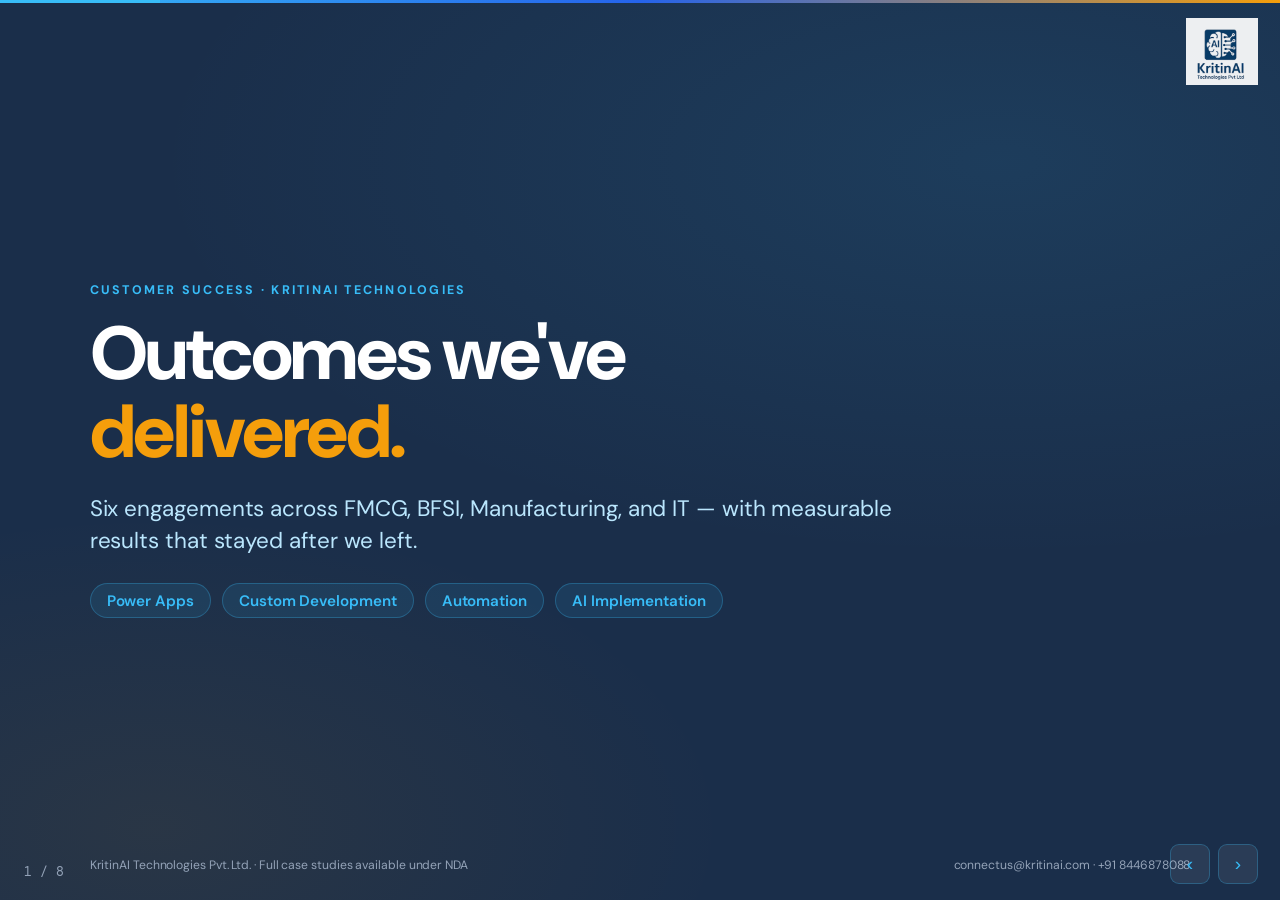
==== commit f8f0d0c5: "commit" ====
--- a/index.html
+++ b/index.html
@@ -1,954 +1,602 @@
-﻿<!DOCTYPE html>
-<html lang="en">
-<head>
-<meta charset="UTF-8" />
-<meta name="viewport" content="width=device-width, initial-scale=1.0" />
-<title>KritinAI Technologies — Enterprise Solutions Deck</title>
-<link rel="stylesheet" href="styles.css">  
-<link rel="preconnect" href="https://fonts.googleapis.com">
-<link rel="preconnect" href="https://fonts.gstatic.com" crossorigin>
-<link href="https://fonts.googleapis.com/css2?family=DM+Sans:opsz,wght@9..40,400;9..40,500;9..40,600;9..40,700;9..40,800;9..40,900&family=DM+Mono:wght@400;500&display=swap" rel="stylesheet">
-<style>
-  :root {
-    --green-900: #060F1A;
-    --green-800: #0F1C2D;
-    --green-700: #1A2E4A;
-    --green-600: #243F6B;
-    --green-400: #38BDF8;
-    --green-200: #BAE6FD;
-    --green-100: rgba(56,189,248,.22);
-    --green-50:  rgba(56,189,248,.09);
-    --terra:     #38BDF8;
-    --terra-100: #BAE6FD;
-    --terra-50:  rgba(56,189,248,.08);
-    --sand:   #0F1C2D;
-    --ink:    #F0F6FF;
-    --charcoal: #D1E0F0;
-    --muted:  #94A3B8;
-    --line:   rgba(56,189,248,.18);
-    --good:    #22C55E;
-    --good-50: rgba(34,197,94,.12);
-    --warn:    #F59E0B;
-    --warn-50: rgba(245,158,11,.12);
-    --bad:     #EF4444;
-  }
-
-  * { margin:0; padding:0; box-sizing:border-box; }
-  html, body { height:100%; }
-  body { font-family:"DM Sans",-apple-system,sans-serif; color:var(--charcoal); background:#0A1525; -webkit-font-smoothing:antialiased; letter-spacing:-.005em; }
-
-  .deck { height:100vh; overflow:hidden; }
-  .slide { display:none; height:100vh; width:100vw; padding:6vh 7vw; flex-direction:column; justify-content:center; position:relative; background:var(--green-700); overflow:hidden; }
-  .slide.active { display:flex; }
-  .slide.sand   { background:var(--sand); }
-  .slide::before { content:''; position:absolute; top:0; left:0; right:0; height:3px; background:linear-gradient(90deg,var(--terra) 0%,#2563EB 50%,var(--warn) 100%); z-index:2; }
-  .hero { background: radial-gradient(120% 80% at 78% 18%,rgba(56,189,248,.10) 0%,rgba(56,189,248,0) 55%), radial-gradient(90% 70% at 12% 92%,rgba(245,158,11,.07) 0%,rgba(245,158,11,0) 50%), #1A2E4A; }
-
-  .eyebrow { text-transform:uppercase; letter-spacing:.18em; font-size:.78rem; font-weight:700; color:var(--terra); margin-bottom:1.1rem; }
-  h1 { font-size:4.2rem; line-height:1.04; font-weight:800; color:#fff; letter-spacing:-.03em; }
-  h2 { font-size:2.7rem; line-height:1.08; font-weight:800; color:#fff; letter-spacing:-.02em; margin-bottom:1.4rem; }
-  h3 { font-size:1.2rem; font-weight:700; color:var(--green-200); letter-spacing:-.01em; }
-  p  { font-size:1.22rem; line-height:1.6; color:var(--charcoal); max-width:62ch; }
-  p.lead { font-size:1.5rem; line-height:1.5; color:var(--muted); max-width:54ch; }
-  .hero h1 { font-size:4.7rem; }
-  .hero .tag { font-size:1.45rem; color:var(--green-200); margin-top:1.4rem; max-width:52ch; line-height:1.45; }
-  .muted { color:var(--muted); }
-
-  .cols   { display:grid; grid-template-columns:1.05fr .95fr; gap:3rem; align-items:center; }
-  .cols-top { align-items:start; }
-  .cols-2 { display:grid; grid-template-columns:1fr 1fr;       gap:1.3rem; margin-top:.4rem; }
-  .cols-3 { display:grid; grid-template-columns:repeat(3,1fr); gap:1.3rem; margin-top:.4rem; }
-
-  .card { background:rgba(255,255,255,.055); border:1px solid var(--line); border-radius:16px; padding:1.5rem 1.45rem; box-shadow:0 1px 8px rgba(0,0,0,.18); }
-  .slide.sand .card { background:rgba(255,255,255,.07); }
-  .card .ico { width:44px; height:44px; border-radius:11px; background:rgba(56,189,248,.12); color:var(--terra); display:grid; place-items:center; font-size:1.35rem; margin-bottom:.85rem; }
-  .card h3 { margin-bottom:.4rem; color:#fff; }
-  .card p  { font-size:1.02rem; color:var(--muted); line-height:1.5; }
-
-  .pill    { display:inline-flex; align-items:center; background:rgba(56,189,248,.10); color:var(--terra); border:1px solid rgba(56,189,248,.28); border-radius:999px; padding:.4rem 1rem; font-size:.95rem; font-weight:600; }
-  .pill-sm { font-size:.74rem; padding:.22rem .65rem; }
-  .pill-warn { background:rgba(245,158,11,.12); color:var(--warn); border-color:rgba(245,158,11,.35); }
-  .pill-good { background:rgba(34,197,94,.11); color:var(--good); border-color:rgba(34,197,94,.28); }
-  .badge-row { display:flex; flex-wrap:wrap; gap:.7rem; margin-top:1.6rem; }
-
-  .step { display:flex; gap:1.1rem; align-items:flex-start; margin-bottom:1.25rem; }
-  .step .num { flex:none; width:46px; height:46px; border-radius:12px; background:rgba(56,189,248,.14); border:1px solid rgba(56,189,248,.35); color:var(--terra); display:grid; place-items:center; font-weight:800; font-size:1.2rem; }
-  .step h3 { margin-bottom:.15rem; color:#fff; }
-  .step p  { font-size:1.08rem; color:var(--muted); }
-
-  ul.feat { list-style:none; margin-top:.4rem; }
-  ul.feat li { font-size:1.02rem; padding:.45rem 0 .45rem 2rem; position:relative; color:var(--charcoal); }
-  ul.feat li::before { content:"✓"; position:absolute; left:0; color:var(--green-400); font-weight:800; }
-  ul.cross li::before { content:"✕"; color:var(--bad); }
-
-  .stat { background:rgba(255,255,255,.05); border:1px solid var(--line); border-radius:18px; padding:1.6rem 1.5rem; }
-  .stat .big  { font-size:3.4rem; font-weight:900; color:var(--terra); line-height:1; letter-spacing:-.04em; }
-  .stat .big .unit { font-size:1.6rem; font-weight:800; color:var(--warn); }
-  .stat .lbl  { margin-top:.6rem; font-size:1rem; color:var(--muted); line-height:1.4; }
-  .stat.feature { background:rgba(56,189,248,.12); border-color:rgba(56,189,248,.3); }
-  .stat.feature .big { color:var(--terra); }
-  .stat.feature .lbl { color:var(--green-200); }
-
-  .callout { border-left:4px solid var(--terra); background:rgba(56,189,248,.07); border-radius:0 14px 14px 0; padding:1.1rem 1.3rem; }
-  .callout p { font-size:1.05rem; color:#fff; font-weight:600; line-height:1.55; margin:0; max-width:none; }
-
-  /* Challenge cards */
-  .challenge-grid { display:grid; grid-template-columns:repeat(3,1fr); gap:1rem; margin-top:.6rem; }
-  .ch-card { background:rgba(239,68,68,.07); border:1px solid rgba(239,68,68,.22); border-radius:14px; padding:1.1rem 1.2rem; }
-  .ch-card .ico { font-size:1.6rem; margin-bottom:.6rem; }
-  .ch-card h3 { font-size:1rem; color:#fff; margin-bottom:.3rem; }
-  .ch-card p  { font-size:.88rem; color:var(--muted); line-height:1.45; }
-
-  /* Outcome cards */
-  .outcome-grid { display:grid; grid-template-columns:repeat(3,1fr); gap:1rem; margin-top:.6rem; }
-  .oc-card { background:rgba(34,197,94,.06); border:1px solid rgba(34,197,94,.2); border-radius:14px; padding:1.1rem 1.2rem; }
-  .oc-num  { font-size:2.6rem; font-weight:900; color:var(--good); line-height:1; letter-spacing:-.04em; }
-  .oc-unit { font-size:1.3rem; color:var(--warn); font-weight:800; }
-  .oc-lbl  { font-size:.8rem; font-weight:700; color:var(--muted); text-transform:uppercase; letter-spacing:.06em; margin:.3rem 0 .5rem; }
-  .oc-desc { font-size:.87rem; color:var(--charcoal); line-height:1.45; }
-
-  /* Industry tab grid */
-  .ind-grid { display:grid; grid-template-columns:repeat(2,1fr); gap:1rem; margin-top:.5rem; }
-  .ind-card { background:rgba(255,255,255,.05); border:1px solid var(--line); border-radius:14px; padding:1rem 1.2rem; }
-  .ind-hd   { display:flex; align-items:center; gap:.7rem; margin-bottom:.7rem; }
-  .ind-ico  { font-size:1.3rem; }
-  .ind-name { font-size:1rem; font-weight:800; color:#fff; }
-  .ind-uses { display:flex; flex-direction:column; gap:.3rem; }
-  .ind-use  { display:flex; align-items:flex-start; gap:.5rem; font-size:.85rem; color:var(--charcoal); }
-  .ind-use::before { content:"→"; color:var(--terra); font-weight:700; flex:none; }
-
-  /* Success story cards */
-  .story-grid { display:grid; grid-template-columns:repeat(2,1fr); gap:1.1rem; margin-top:.6rem; }
-  .story-card { background:rgba(255,255,255,.05); border:1px solid var(--line); border-radius:16px; padding:1.2rem 1.3rem; }
-  .story-tag  { font-size:.72rem; font-weight:700; text-transform:uppercase; letter-spacing:.08em; color:var(--terra); margin-bottom:.5rem; }
-  .story-h    { font-size:1.05rem; font-weight:800; color:#fff; margin-bottom:.5rem; line-height:1.3; }
-  .story-outcome { display:flex; gap:1rem; margin-bottom:.6rem; flex-wrap:wrap; }
-  .story-kpi  { background:rgba(56,189,248,.10); border:1px solid rgba(56,189,248,.22); border-radius:8px; padding:.35rem .75rem; }
-  .story-kpi .kv { font-size:1.3rem; font-weight:900; color:var(--terra); line-height:1; }
-  .story-kpi .kl { font-size:.68rem; color:var(--muted); text-transform:uppercase; letter-spacing:.05em; }
-  .story-body { font-size:.85rem; color:var(--muted); line-height:1.5; }
-
-  /* Showcase cards (use cases) */
-  .showcase-grid { display:grid; grid-template-columns:repeat(3,1fr); gap:.8rem; margin-top:.5rem; }
-  .sc-card { background:rgba(255,255,255,.05); border:1px solid var(--line); border-radius:14px; padding:1rem 1.1rem; display:grid; grid-template-columns:4.5rem 1fr; gap:0 1rem; align-items:start; }
-  .sc-num  { font-size:2.2rem; font-weight:900; color:var(--terra); line-height:1; letter-spacing:-.04em; }
-  .sc-label { font-size:.72rem; font-weight:700; color:var(--muted); text-transform:uppercase; letter-spacing:.07em; margin-top:.15rem; }
-  .sc-title { font-size:.95rem; font-weight:700; color:#fff; line-height:1.3; }
-  .sc-tags  { display:flex; flex-wrap:wrap; gap:.3rem; margin-top:.5rem; grid-column:1/-1; }
-  .sc-tag   { font-size:.68rem; font-weight:700; background:rgba(56,189,248,.10); color:var(--terra); border:1px solid rgba(56,189,248,.25); border-radius:6px; padding:.14rem .45rem; }
-
-  /* Governance items */
-  .gov-grid { display:grid; grid-template-columns:repeat(3,1fr); gap:.85rem; margin-top:.5rem; }
-  .gov-card { background:rgba(34,197,94,.06); border:1px solid rgba(34,197,94,.18); border-radius:14px; padding:1rem 1.1rem; }
-  .gov-ico  { font-size:1.4rem; margin-bottom:.5rem; }
-  .gov-card h3 { font-size:.95rem; color:#fff; margin-bottom:.3rem; }
-  .gov-card p  { font-size:.82rem; color:var(--muted); line-height:1.45; }
-
-  /* KPI metric cards */
-  .kpi-section { margin-bottom:1rem; }
-  .kpi-label   { font-size:.8rem; font-weight:700; text-transform:uppercase; letter-spacing:.1em; color:var(--terra); margin-bottom:.5rem; }
-  .kpi-row     { display:grid; grid-template-columns:repeat(4,1fr); gap:.7rem; }
-  .kpi-card    { background:rgba(255,255,255,.05); border:1px solid var(--line); border-radius:12px; padding:.9rem 1rem; text-align:center; }
-  .kpi-num     { font-size:2rem; font-weight:900; color:var(--terra); line-height:1; letter-spacing:-.03em; }
-  .kpi-unit    { font-size:1rem; color:var(--warn); font-weight:800; }
-  .kpi-desc    { font-size:.78rem; color:var(--muted); margin-top:.3rem; line-height:1.4; }
-
-  /* Comparison table */
-  .cmp-table   { width:100%; border-collapse:collapse; margin-top:.8rem; }
-  .cmp-table th { font-size:.8rem; font-weight:700; text-transform:uppercase; letter-spacing:.07em; padding:.7rem 1rem; text-align:left; }
-  .cmp-table th:first-child { color:var(--muted); }
-  .cmp-table th:nth-child(2) { background:rgba(56,189,248,.12); color:var(--terra); border-radius:10px 10px 0 0; }
-  .cmp-table th:nth-child(3), .cmp-table th:nth-child(4) { color:var(--muted); }
-  .cmp-table td { font-size:.9rem; padding:.65rem 1rem; border-top:1px solid rgba(56,189,248,.10); color:var(--charcoal); }
-  .cmp-table td:first-child { color:var(--muted); font-weight:600; }
-  .cmp-table td:nth-child(2) { background:rgba(56,189,248,.07); color:#fff; font-weight:600; }
-  .cmp-yes { color:var(--good); font-weight:700; }
-  .cmp-no  { color:var(--bad); }
-  .cmp-part { color:var(--warn); }
-
-  /* Cert badge */
-  .cert-badge { background:rgba(34,197,94,.10); border:1px solid rgba(34,197,94,.28); border-radius:10px; padding:.5rem 1rem; font-size:.9rem; font-weight:700; color:var(--good); }
-  .cert-row   { display:flex; flex-wrap:wrap; gap:.7rem; margin-top:.6rem; }
-
-  /* Resource table */
-  .res-table-wrap { border-radius:12px; overflow:hidden; }
-  .res-table { width:100%; border-collapse:collapse; }
-  .res-table thead tr { background:var(--green-800); }
-  .res-table th { color:var(--terra); font-size:.74rem; font-weight:700; letter-spacing:.08em; text-transform:uppercase; padding:.65rem 1rem; text-align:left; border-bottom:1px solid rgba(56,189,248,.25); }
-  .res-table td { font-size:.88rem; padding:.62rem 1rem; border-bottom:1px solid rgba(56,189,248,.10); color:var(--charcoal); vertical-align:top; }
-  .res-table tbody tr:nth-child(even) td { background:rgba(255,255,255,.03); }
-  .res-table tbody tr:last-child td { border-bottom:none; }
-  .res-name { font-weight:700; color:#fff; }
-  .res-role { font-size:.76rem; color:var(--muted); margin-top:.15rem; }
-  .res-cert { display:inline-block; background:rgba(245,158,11,.13); color:var(--warn); border:1px solid rgba(245,158,11,.35); border-radius:6px; font-size:.68rem; font-weight:700; padding:.14rem .5rem; margin:.15rem .1rem 0 0; }
-
-  /* Chrome */
-  .footnote { position:absolute; bottom:3.2vh; left:7vw; right:7vw; font-size:.78rem; color:var(--muted); display:flex; justify-content:space-between; align-items:center; }
-  .progress  { position:fixed; top:0; left:0; height:3px; background:var(--terra); z-index:60; transition:width .25s ease; }
-  .counter   { position:fixed; bottom:20px; left:24px; color:var(--muted); font-size:.82rem; z-index:50; font-family:"DM Mono",monospace; }
-  .nav       { position:fixed; bottom:16px; right:22px; display:flex; gap:8px; z-index:50; }
-  .nav button { background:rgba(255,255,255,.07); border:1px solid rgba(56,189,248,.28); color:var(--terra); border-radius:9px; width:40px; height:40px; font-size:1.2rem; cursor:pointer; }
-  .nav button:hover { background:rgba(56,189,248,.14); }
-
-  @media (max-width:1100px) {
-    h1 { font-size:3.2rem; } h2 { font-size:2.1rem; } .hero h1 { font-size:3.6rem; }
-    .kpi-row { grid-template-columns:repeat(2,1fr); }
-  }
-  @media (max-width:768px) {
-    .deck { height:100dvh; }
-    .slide { height:100dvh; padding:6vw 5vw 68px; justify-content:flex-start; overflow-y:auto; -webkit-overflow-scrolling:touch; }
-    h1 { font-size:2.1rem; } h2 { font-size:1.5rem; margin-bottom:.8rem; }
-    h3 { font-size:.95rem; } p { font-size:.92rem; }
-    .hero h1 { font-size:2.4rem; } .hero .tag { font-size:.98rem; margin-top:.9rem; }
-    .eyebrow { font-size:.68rem; margin-bottom:.65rem; }
-    .cols, .cols-2, .cols-3 { grid-template-columns:1fr; gap:1rem; }
-    .challenge-grid, .outcome-grid, .gov-grid, .showcase-grid { grid-template-columns:1fr !important; }
-    .ind-grid, .story-grid { grid-template-columns:1fr; }
-    .kpi-row { grid-template-columns:1fr 1fr; gap:.5rem; }
-    .cmp-table { font-size:.78rem; } .cmp-table th, .cmp-table td { padding:.5rem .6rem; }
-    .card { padding:.9rem 1rem; }
-    .stat { padding:1rem 1.1rem; } .stat .big { font-size:2.4rem; }
-    .pill { font-size:.78rem; padding:.28rem .7rem; }
-    .badge-row { gap:.4rem; margin-top:.9rem; }
-    .callout { padding:.85rem 1rem; } .callout p { font-size:.92rem; }
-    .res-table-wrap { overflow-x:auto; } .res-table { min-width:600px; }
-    .footnote { font-size:.66rem; bottom:2vh; }
-    .footnote span:last-child { display:none; }
-    .nav { bottom:10px; right:12px; }
-    .nav button { width:34px; height:34px; font-size:1rem; }
-    .counter { font-size:.7rem; bottom:14px; left:14px; }
-  }
-  .deck-logo { position:fixed; top:18px; right:22px; z-index:55; width:72px; height:auto; opacity:.92; }
-  @media (max-width:768px) { .deck-logo { width:54px; top:10px; right:12px; } }
-  @media print {
-    @page { size:1280px 720px; margin:0; }
-    .deck { height:auto; overflow:visible; }
-    .slide { display:flex !important; page-break-after:always; height:100vh; }
-    .nav,.counter,.progress { display:none; }
-  }
-</style>
-</head>
-<body>
-
-  <img src="kai_logo.png" alt="KritinAI Technologies" class="deck-logo" />
-<div class="progress" id="progress"></div>
-<div class="deck">
-
-  <!-- ══ 01 COVER ══════════════════════════════════════════════════════════ -->
-  <section class="slide hero active">
-    <div style="margin:auto 0; position:relative; z-index:1;">
-      <div class="eyebrow">Enterprise Solutions · KritinAI Technologies</div>
-      <h1>From Manual Chaos<br/><span style="color:var(--warn);">to Intelligent Operations.</span></h1>
-      <p class="tag">Power Platform, RPA, AI, and enterprise application delivery — for teams that need less friction, better data, and faster decisions.</p>
-      <div class="badge-row">
-        <span class="pill">Power Apps &amp; Power Automate</span>
-        <span class="pill">RPA &amp; AI</span>
-        <span class="pill">Enterprise Engineering</span>
-        </div>
-    </div>
-    <div class="footnote">
-      <span>KritinAI Technologies Pvt. Ltd. · CIN: U62020PN2025PTC245276</span>
-      <span>connectus@kritinai.com · +91 8446878088</span>
-    </div>
-  </section>
-
-  <!-- ══ 02 CUSTOMER CHALLENGES ════════════════════════════════════════════ -->
-  <section class="slide sand">
-    <div class="eyebrow">Do any of these sound familiar?</div>
-    <h2 style="margin-bottom:.9rem;">The problems most enterprise teams live with.</h2>
-    <div class="challenge-grid">
-      <div class="ch-card">
-        <div class="ico">📧</div>
-        <h3>Approvals by email</h3>
-        <p>Finance, HR, and procurement approvals happen over email chains with no audit trail, no status visibility, and no accountability.</p>
-      </div>
-      <div class="ch-card">
-        <div class="ico">🧩</div>
-        <h3>Fragmented systems</h3>
-        <p>ERP, HR, finance, and operations run on separate platforms that don't talk to each other. Data lives in silos, reconciliation is manual.</p>
-      </div>
-      <div class="ch-card">
-        <div class="ico">⏳</div>
-        <h3>Delayed decisions</h3>
-        <p>Reports take days to compile from different spreadsheets. By the time leadership has the data, the moment to act has passed.</p>
-      </div>
-      <div class="ch-card">
-        <div class="ico">🔁</div>
-        <h3>Repetitive manual work</h3>
-        <p>Teams spend hours on data entry, copy-pasting between systems, and generating routine reports that should be fully automated.</p>
-      </div>
-      <div class="ch-card">
-        <div class="ico">📋</div>
-        <h3>Compliance gaps</h3>
-        <p>Audit requests reveal missing documentation, incomplete approval trails, and no systematic way to prove process adherence.</p>
-      </div>
-      <div class="ch-card">
-        <div class="ico">👁</div>
-        <h3>No real-time visibility</h3>
-        <p>Management has no single view of supplier status, project progress, budget utilisation, or operational KPIs without asking someone.</p>
-      </div>
-    </div>
-    <div class="footnote">
-      <span>KritinAI Technologies Pvt. Ltd.</span>
-      <span>These are solvable. All of them.</span>
-    </div>
-  </section>
-
-  <!-- ══ 03 BUSINESS OUTCOMES ══════════════════════════════════════════════ -->
-  <section class="slide">
-    <div class="eyebrow">What changes when we engage</div>
-    <h2 style="margin-bottom:.9rem;">Measurable outcomes, not just delivery.</h2>
-    <div class="outcome-grid">
-      <div class="oc-card">
-        <div class="oc-num">70<span class="oc-unit">%</span></div>
-        <div class="oc-lbl">faster approvals</div>
-        <div class="oc-desc">Multi-tier approval workflows replace email chains. Every request has a status, a timeline, and an audit trail.</div>
-      </div>
-      <div class="oc-card">
-        <div class="oc-num">85<span class="oc-unit">%</span></div>
-        <div class="oc-lbl">less manual data entry</div>
-        <div class="oc-desc">RPA and Power Automate handle data movement between systems. Staff time shifts from processing to decision-making.</div>
-      </div>
-      <div class="oc-card">
-        <div class="oc-num">Real<span style="font-size:1.4rem; color:var(--warn);">-time</span></div>
-        <div class="oc-lbl">operational visibility</div>
-        <div class="oc-desc">Live Power BI dashboards replace weekly Excel reports. Leadership sees what's happening as it happens.</div>
-      </div>
-      <div class="oc-card">
-        <div class="oc-num">40<span class="oc-unit">%</span></div>
-        <div class="oc-lbl">reduced operational cost</div>
-        <div class="oc-desc">Automated processes eliminate redundant headcount spend on routine tasks across procurement, finance, and HR.</div>
-      </div>
-      <div class="oc-card">
-        <div class="oc-num">100<span class="oc-unit">%</span></div>
-        <div class="oc-lbl">audit-ready documentation</div>
-        <div class="oc-desc">Every approval, exception, and data change is logged automatically. Compliance evidence is generated, not scrambled for.</div>
-      </div>
-      <div class="oc-card">
-        <div class="oc-num">6<span class="oc-unit">wk</span></div>
-        <div class="oc-lbl">avg time to first go-live</div>
-        <div class="oc-desc">Agile delivery with pre-built accelerators means your first live solution is weeks away, not quarters.</div>
-      </div>
-    </div>
-    <div class="footnote">
-      <span>KritinAI Technologies Pvt. Ltd. — Outcomes based on delivered client engagements</span>
-    </div>
-  </section>
-
-  <!-- ══ 04 COMPANY PROFILE ════════════════════════════════════════════════ -->
-  <section class="slide sand">
-    <div class="eyebrow">Company profile</div>
-    <h2 style="margin-bottom:.9rem;">Twenty years of enterprise engineering,<br/>built into one firm.</h2>
-    <div class="cols cols-top">
-      <div>
-        <p style="margin-bottom:1.1rem;">KritinAI Technologies Pvt. Ltd. was founded by Awanish Kumar Prajapati — Co-Founder and Director — after two decades of enterprise delivery inside Morgan Stanley, Barclays, Deutsche Bank, Citi, UBS, and Fiserv. Our team includes Solution Architects, senior developers, QA engineers, RPA specialists, and AI engineers.</p>
-        <p style="margin-bottom:1.3rem;">Pune-based, PCI-DSS, SOX, and RBI compliant. Our professionals have delivered for teams at EY, Deloitte, KPMG, and Accenture — the same rigour now available at competitive India market rates.</p>
-        <div class="callout">
-          <p>We are not a staffing agency. Every resource we field has a Solution Architect backstop, CoE governance, and a 1-month replacement guarantee.</p>
-        </div>
-      </div>
-      <div>
-        <div class="cols-2" style="margin-top:0;">
-          <div class="stat feature">
-            <div class="big">20<span class="unit">+</span></div>
-            <div class="lbl">Years of enterprise engineering by our founding team</div>
-          </div>
-
-          <div class="stat">
-            <div class="big">6<span class="unit">+</span></div>
-            <div class="lbl">Tier-one global BFSI institutions in our delivery heritage</div>
-          </div>
-          <div class="stat">
-            <div class="big" style="font-size:2.4rem;">MUR 80<span class="unit">k</span></div>
-            <div class="lbl">Starting rate per month — resource engagements, based on experience</div>
-          </div>
-        </div>
-      </div>
-    </div>
-    <div class="footnote">
-      <span>KritinAI Technologies Pvt. Ltd. · Pune, India</span>
-      <span>GSTIN: 27AAMCK1105B1Z2 · CIN: U62020PN2025PTC245276</span>
-    </div>
-  </section>
-
-  <!-- ══ 05 WHAT WE DO ═════════════════════════════════════════════════════ -->
-  <section class="slide">
-    <div class="eyebrow">What we do</div>
-    <h2 style="margin-bottom:1rem;">Technology across the full enterprise stack.</h2>
-    <div class="cols-2" style="gap:1rem;">
-      <div class="card" style="padding:1.1rem 1.2rem;">
-        <div class="ico">⚡</div>
-        <h3>Power Apps &amp; Power Automate</h3>
-        <p>Canvas and Model-Driven apps, approval workflows, Dataverse, SharePoint, Custom Connectors — full ALM from Dev to Production.</p>
-      </div>
-      <div class="card" style="padding:1.1rem 1.2rem;">
-        <div class="ico">📊</div>
-        <h3>Power BI &amp; ETL / Data</h3>
-        <p>KPI dashboards, operational reports, embedded analytics, Azure Data Factory pipelines, and ETL from SAP, ERP, or legacy sources.</p>
-      </div>
-      <div class="card" style="padding:1.1rem 1.2rem;">
-        <div class="ico">🤖</div>
-        <h3>RPA &amp; Intelligent Automation</h3>
-        <p>UiPath, Automation Anywhere, Power Automate Desktop — attended and unattended bots, process mining, intelligent document processing.</p>
-      </div>
-      <div class="card" style="padding:1.1rem 1.2rem;">
-        <div class="ico">🧠</div>
-        <h3>AI &amp; Copilot Studio</h3>
-        <p>Azure OpenAI, document intelligence, LLM-powered agents, and Copilot Studio enterprise bots grounded in your data.</p>
-      </div>
-      <div class="card" style="padding:1.1rem 1.2rem;">
-        <div class="ico">🏗</div>
-        <h3>Enterprise Application Development</h3>
-        <p>React, Node.js, .NET Core, Java, Python — custom applications with ERP, CRM, and legacy system integration.</p>
-      </div>
-      <div class="card" style="padding:1.1rem 1.2rem;">
-        <div class="ico">🏛</div>
-        <h3>Solution Architecture</h3>
-        <p>Enterprise architects for platform design, integration patterns, cloud strategy, ALM governance, and CoE setup.</p>
-      </div>
-    </div>
-    <div class="footnote">
-      <span>KritinAI Technologies Pvt. Ltd.</span>
-      <span>Microsoft · Azure · UiPath · AA · OpenAI · SAP · Salesforce</span>
-    </div>
-  </section>
-
-  <!-- ══ 06 INDUSTRY USE CASES ═════════════════════════════════════════════ -->
-  <section class="slide sand" style="justify-content:flex-start; padding-top:5vh;">
-    <div class="eyebrow">Industry use cases</div>
-    <h2 style="margin-bottom:.8rem;">Relevant across your industry — and beyond.</h2>
-    <div class="ind-grid">
-      <div class="ind-card">
-        <div class="ind-hd"><div class="ind-ico">🏭</div><div class="ind-name">Manufacturing &amp; FMCG</div></div>
-        <div class="ind-uses">
-          <div class="ind-use">ERP warehouse management — stock movements, GRN, dispatch via Power Apps</div>
-          <div class="ind-use">CAPEX / OPEX approval routing with budget tracking and Power BI dashboards</div>
-          <div class="ind-use">Supplier onboarding, due diligence, and vendor performance scorecards</div>
-          <div class="ind-use">Production quality capture and non-conformance reporting app</div>
-          <div class="ind-use">RPA bots for invoice processing and purchase order reconciliation</div>
-        </div>
-      </div>
-      <div class="ind-card">
-        <div class="ind-hd"><div class="ind-ico">🛒</div><div class="ind-name">Retail &amp; Distribution</div></div>
-        <div class="ind-uses">
-          <div class="ind-use">Store performance dashboards — real-time sales, shrinkage, and footfall</div>
-          <div class="ind-use">Inventory reconciliation automation — ERP to warehouse, zero manual keying</div>
-          <div class="ind-use">Vendor claim management and trade promotion tracking</div>
-          <div class="ind-use">Field force activity capture — visits, orders, competitor intel</div>
-          <div class="ind-use">Returns and credit note approval workflows with audit trail</div>
-        </div>
-      </div>
-      <div class="ind-card">
-        <div class="ind-hd"><div class="ind-ico">🏦</div><div class="ind-name">BFSI &amp; FinTech</div></div>
-        <div class="ind-uses">
-          <div class="ind-use">Loan origination and processing workflows — KYC, credit, disbursement</div>
-          <div class="ind-use">Bank reconciliation RPA bots — thousands of transactions daily</div>
-          <div class="ind-use">Regulatory reporting extraction from legacy core banking systems</div>
-          <div class="ind-use">Branch operations app — account services, complaint capture, audit</div>
-          <div class="ind-use">AI-powered document extraction for onboarding and compliance packs</div>
-        </div>
-      </div>
-      <div class="ind-card">
-        <div class="ind-hd"><div class="ind-ico">🏥</div><div class="ind-name">Healthcare &amp; Pharma</div></div>
-        <div class="ind-uses">
-          <div class="ind-use">Patient onboarding and appointment management workflows</div>
-          <div class="ind-use">Medical supply procurement and inventory tracking app</div>
-          <div class="ind-use">Clinical compliance documentation — audit-ready, role-gated</div>
-          <div class="ind-use">HR automation — staff scheduling, leave, policy acknowledgements</div>
-          <div class="ind-use">AI-assisted clinical report summarisation and flagging</div>
-        </div>
-      </div>
-    </div>
-    <div class="footnote">
-      <span>KritinAI Technologies Pvt. Ltd. — Use cases delivered across all verticals listed</span>
-    </div>
-  </section>
-
-  <!-- ══ 07 RPA & AI ═══════════════════════════════════════════════════════ -->
-  <section class="slide">
-    <div class="eyebrow">RPA &amp; AI — what we've built</div>
-    <h2 style="margin-bottom:.9rem;">Automation that runs without people in the loop.</h2>
-    <div class="cols cols-top">
-      <div>
-        <h3 style="color:var(--terra); margin-bottom:.7rem; font-size:.95rem; text-transform:uppercase; letter-spacing:.08em;">Robotic Process Automation</h3>
-        <ul class="feat" style="margin-top:0; margin-bottom:1.3rem;">
-          <li>Invoice extraction and ERP posting — zero manual keying</li>
-          <li>Bank reconciliation bots — 3,000+ transactions processed daily</li>
-          <li>HR onboarding automation — AD provisioning, email, payroll triggers</li>
-          <li>Regulatory report extraction from legacy banking core systems</li>
-          <li>Vendor statement reconciliation across multiple supplier portals</li>
-        </ul>
-        <h3 style="color:var(--terra); margin-bottom:.7rem; font-size:.95rem; text-transform:uppercase; letter-spacing:.08em;">Tools deployed</h3>
-        <div class="badge-row" style="margin-top:0;">
-          <span class="pill pill-sm">UiPath</span>
-          <span class="pill pill-sm">Automation Anywhere</span>
-          <span class="pill pill-sm">Power Automate Desktop</span>
-          <span class="pill pill-sm">Blue Prism</span>
-        </div>
-      </div>
-      <div>
-        <h3 style="color:var(--terra); margin-bottom:.7rem; font-size:.95rem; text-transform:uppercase; letter-spacing:.08em;">AI Implementations</h3>
-        <ul class="feat" style="margin-top:0; margin-bottom:1.3rem;">
-          <li>AI contract review agent — clause extraction, deviation flagging, routing</li>
-          <li>Intelligent document processing — invoices, KYC, onboarding packs</li>
-          <li>Copilot Studio HR bot — policy Q&amp;A grounded in SharePoint knowledge base</li>
-          <li>Procurement spend intelligence — anomaly detection, vendor recommendations</li>
-          <li>Customer service AI agent — intent classification, CRM write-back</li>
-        </ul>
-        <div class="callout">
-          <p>All AI implementations include data residency controls, no client data into public models, and audit logging throughout — standard on every engagement.</p>
-        </div>
-      </div>
-    </div>
-    <div class="footnote">
-      <span>KritinAI Technologies Pvt. Ltd.</span>
-      <span>Azure OpenAI · Copilot Studio · UiPath · Power Automate</span>
-    </div>
-  </section>
-
-  <!-- ══ 08 SUCCESS STORIES ════════════════════════════════════════════════ -->
-  <section class="slide sand" style="justify-content:flex-start; padding-top:5vh;">
-    <div class="eyebrow">Customer success stories</div>
-    <h2 style="margin-bottom:.8rem;">Real outcomes from delivered engagements.</h2>
-    <div class="story-grid">
-
-      <div class="story-card">
-        <div class="story-tag">Manufacturing · Power Platform</div>
-        <div class="story-h">Supplier onboarding transformed from 3-week email process to 4-day automated workflow</div>
-        <div class="story-outcome">
-          <div class="story-kpi"><div class="kv">68%</div><div class="kl">faster onboarding</div></div>
-          <div class="story-kpi"><div class="kv">4d</div><div class="kl">avg cycle time</div></div>
-          <div class="story-kpi"><div class="kv">0</div><div class="kl">lost documents</div></div>
-        </div>
-        <div class="story-body">Built a Canvas App + Power Automate workflow replacing email-based supplier due diligence. Integrated with ERP via Custom Connector. Full audit trail from day one. Procurement team freed from manual follow-up.</div>
-      </div>
-
-      <div class="story-card">
-        <div class="story-tag">BFSI · RPA</div>
-        <div class="story-h">Bank reconciliation automated — from 6 hours daily to 20 minutes with zero errors</div>
-        <div class="story-outcome">
-          <div class="story-kpi"><div class="kv">94%</div><div class="kl">time saved</div></div>
-          <div class="story-kpi"><div class="kv">3k+</div><div class="kl">txns/day</div></div>
-          <div class="story-kpi"><div class="kv">0</div><div class="kl">manual errors</div></div>
-        </div>
-        <div class="story-body">UiPath unattended bot handles daily bank statement extraction, matching, and exception flagging. Exceptions route automatically to the finance team via Power Automate with full context attached.</div>
-      </div>
-
-      <div class="story-card">
-        <div class="story-tag">Logistics · Power BI &amp; ETL</div>
-        <div class="story-h">40+ Excel reports replaced by a live enterprise data platform across 14 offices</div>
-        <div class="story-outcome">
-          <div class="story-kpi"><div class="kv">40+</div><div class="kl">reports gone</div></div>
-          <div class="story-kpi"><div class="kv">14</div><div class="kl">offices live</div></div>
-          <div class="story-kpi"><div class="kv">1</div><div class="kl">source of truth</div></div>
-        </div>
-        <div class="story-body">Azure Data Factory pipelines consolidating data from 6 source systems into a Dataverse-linked Power BI Premium workspace. Management reporting shifted from weekly emails to live dashboards visible on any device.</div>
-      </div>
-
-      <div class="story-card">
-        <div class="story-tag">Legal Tech · AI</div>
-        <div class="story-h">Contract review time cut from 2 hours to 8 seconds per document with AI agent</div>
-        <div class="story-outcome">
-          <div class="story-kpi"><div class="kv">8s</div><div class="kl">per document</div></div>
-          <div class="story-kpi"><div class="kv">90%</div><div class="kl">less review time</div></div>
-          <div class="story-kpi"><div class="kv">100%</div><div class="kl">deviation flagged</div></div>
-        </div>
-        <div class="story-body">Copilot Studio agent backed by Azure OpenAI and Document Intelligence. Extracts key clauses, flags deviations from standard templates, and routes to the right reviewer — no human first-pass required.</div>
-      </div>
-
-    </div>
-    <div class="footnote">
-      <span>KritinAI Technologies Pvt. Ltd. — Full case studies available under NDA</span>
-    </div>
-  </section>
-
-  <!-- ══ 09 SECURITY & GOVERNANCE ══════════════════════════════════════════ -->
-  <section class="slide">
-    <div class="eyebrow">Security &amp; governance</div>
-    <h2 style="margin-bottom:.9rem;">Enterprise-grade security. Built in, not bolted on.</h2>
-    <div class="cols cols-top">
-      <div>
-        <div class="gov-grid" style="margin-bottom:1.2rem;">
-          <div class="gov-card">
-            <div class="gov-ico">🔐</div>
-            <h3>Role-based access</h3>
-            <p>Azure AD / Entra ID, RBAC, and Dataverse security roles — every user sees only what they're authorised to see.</p>
-          </div>
-          <div class="gov-card">
-            <div class="gov-ico">📋</div>
-            <h3>Full audit logging</h3>
-            <p>Every approval, data change, and exception is logged automatically. Audit evidence is generated, not scrambled for.</p>
-          </div>
-          <div class="gov-card">
-            <div class="gov-ico">🛡</div>
-            <h3>Data Loss Prevention</h3>
-            <p>DLP policies enforced across all Power Platform environments — no unauthorised connectors, no data leakage pathways.</p>
-          </div>
-          <div class="gov-card">
-            <div class="gov-ico">🌍</div>
-            <h3>Data residency</h3>
-            <p>Client data stays within approved environments. No data into public AI models without explicit sign-off and controls.</p>
-          </div>
-          <div class="gov-card">
-            <div class="gov-ico">⚙</div>
-            <h3>ALM pipeline governance</h3>
-            <p>Separate Dev, UAT, and Production environments with controlled promotion. No unreviewed code reaches production.</p>
-          </div>
-          <div class="gov-card">
-            <div class="gov-ico">📁</div>
-            <h3>IP &amp; documentation</h3>
-            <p>All solution artefacts, source code, and documentation are assigned to the client. Nothing leaves without it being yours.</p>
-          </div>
-        </div>
-      </div>
-      <div>
-        <div class="card" style="margin-bottom:1rem;">
-          <h3 style="color:#fff; margin-bottom:.6rem;">Standard on every engagement</h3>
-          <ul class="feat" style="margin-top:0;">
-            <li>NDA signed before any profile or data is shared</li>
-            <li>No subcontracting without written client approval</li>
-            <li>Dedicated resource — not shared across multiple clients</li>
-            <li>Microsoft certifications on file — scans available before engagement</li>
-          </ul>
-        </div>
-        <div class="callout">
-          <p>Power Platform and other Microsoft licenses are to be procured directly by the client. KritinAI will advise on requirements but does not resell licenses.</p>
-        </div>
-      </div>
-    </div>
-    <div class="footnote">
-      <span>KritinAI Technologies Pvt. Ltd.</span>
-      <span>Security-first delivery · ISO 27001:2022 certified</span>
-    </div>
-  </section>
-
-  <!-- ══ 10 KPIs & SUCCESS METRICS ════════════════════════════════════════ -->
-  <section class="slide sand">
-    <div class="eyebrow">How we measure success</div>
-    <h2 style="margin-bottom:.9rem;">KPIs we track from day one.</h2>
-    <div class="kpi-section">
-      <div class="kpi-label">Adoption &amp; engagement</div>
-      <div class="kpi-row" style="margin-bottom:1rem;">
-        <div class="kpi-card">
-          <div class="kpi-num">95<span class="kpi-unit">%</span></div>
-          <div class="kpi-desc">Target active user adoption within 60 days of go-live</div>
-        </div>
-        <div class="kpi-card">
-          <div class="kpi-num">&lt;2<span class="kpi-unit">%</span></div>
-          <div class="kpi-desc">Process fallback rate — users returning to email or spreadsheets</div>
-        </div>
-        <div class="kpi-card">
-          <div class="kpi-num">↓70<span class="kpi-unit">%</span></div>
-          <div class="kpi-desc">Reduction in support tickets related to the replaced process</div>
-        </div>
-        <div class="kpi-card">
-          <div class="kpi-num">&lt;5<span class="kpi-unit">d</span></div>
-          <div class="kpi-desc">Target time to trained and confident for new users on any solution</div>
-        </div>
-      </div>
-    </div>
-    <div class="kpi-section">
-      <div class="kpi-label">Productivity &amp; efficiency</div>
-      <div class="kpi-row" style="margin-bottom:1rem;">
-        <div class="kpi-card">
-          <div class="kpi-num">↓70<span class="kpi-unit">%</span></div>
-          <div class="kpi-desc">Approval turnaround time from submission to decision</div>
-        </div>
-        <div class="kpi-card">
-          <div class="kpi-num">↓85<span class="kpi-unit">%</span></div>
-          <div class="kpi-desc">Manual effort hours on processes that are fully automated</div>
-        </div>
-        <div class="kpi-card">
-          <div class="kpi-num">↓90<span class="kpi-unit">%</span></div>
-          <div class="kpi-desc">Data entry errors eliminated by system-to-system automation</div>
-        </div>
-        <div class="kpi-card">
-          <div class="kpi-num">↑40<span class="kpi-unit">%</span></div>
-          <div class="kpi-desc">Staff time redirected from processing to value-added decision-making</div>
-        </div>
-      </div>
-    </div>
-    <div class="kpi-section">
-      <div class="kpi-label">Business &amp; cost impact</div>
-      <div class="kpi-row">
-        <div class="kpi-card">
-          <div class="kpi-num">↓40<span class="kpi-unit">%</span></div>
-          <div class="kpi-desc">Operational cost reduction on automated process areas</div>
-        </div>
-        <div class="kpi-card">
-          <div class="kpi-num">6<span class="kpi-unit">wk</span></div>
-          <div class="kpi-desc">Average time to first production go-live from engagement start</div>
-        </div>
-        <div class="kpi-card">
-          <div class="kpi-num">100<span class="kpi-unit">%</span></div>
-          <div class="kpi-desc">Audit trail coverage — every action logged and reportable</div>
-        </div>
-        <div class="kpi-card">
-          <div class="kpi-num">&lt;6<span class="kpi-unit">mo</span></div>
-          <div class="kpi-desc">Typical ROI breakeven on Power Platform automation engagements</div>
-        </div>
-      </div>
-    </div>
-    <div class="footnote">
-      <span>KritinAI Technologies Pvt. Ltd. — KPIs agreed and tracked per engagement</span>
-    </div>
-  </section>
-
-  <!-- ══ 11 WHY KRITINAI — COMPARISON ══════════════════════════════════════ -->
-  <section class="slide">
-    <div class="eyebrow">Why KritinAI</div>
-    <h2 style="margin-bottom:.8rem;">Accelerators, expertise, and speed — compared.</h2>
-    <table class="cmp-table">
-      <thead>
-        <tr>
-          <th>Capability</th>
-          <th>KritinAI</th>
-          <th>Build in-house</th>
-          <th>Large SI / Big Four</th>
-        </tr>
-      </thead>
-      <tbody>
-        <tr>
-          <td>Time to first go-live</td>
-          <td>⚡ 4–6 weeks</td>
-          <td class="cmp-no">3–6 months (hiring + ramp)</td>
-          <td class="cmp-part">2–4 months (SOW overhead)</td>
-        </tr>
-        <tr>
-          <td>Pre-built accelerators &amp; templates</td>
-          <td><span class="cmp-yes">Yes</span> — reusable app, flow &amp; ETL components</td>
-          <td class="cmp-no">Built from scratch each time</td>
-          <td class="cmp-part">Partial — often proprietary, locked-in</td>
-        </tr>
-        <tr>
-          <td>Domain expertise (BFSI, FMCG, Supply Chain)</td>
-          <td><span class="cmp-yes">Deep</span> — 20+ yrs in regulated industries</td>
-          <td class="cmp-no">Depends on hiring luck</td>
-          <td class="cmp-part">Available but rotated out frequently</td>
-        </tr>
-        <tr>
-          <td>Dedicated resource (not shared)</td>
-          <td><span class="cmp-yes">Always</span> — one resource, one client</td>
-          <td class="cmp-yes">Yes (internal hire)</td>
-          <td class="cmp-no">Often shared across accounts</td>
-        </tr>
-        <tr>
-          <td>Solution Architect oversight</td>
-          <td><span class="cmp-yes">Included</span> — backstop on every engagement</td>
-          <td class="cmp-no">Separate senior hire required</td>
-          <td class="cmp-part">Included but billed at senior rates</td>
-        </tr>
-        <tr>
-          <td>Replacement guarantee</td>
-          <td><span class="cmp-yes">1 month</span> — no conditions</td>
-          <td class="cmp-no">Full re-hire process (3–6 months)</td>
-          <td class="cmp-no">Contract renegotiation required</td>
-        </tr>
-        <tr>
-          <td>Cost (India market)</td>
-          <td><span class="cmp-yes">From ₹80,000/month</span></td>
-          <td class="cmp-part">₹1–2L/month + benefits + overhead</td>
-          <td class="cmp-no">3–5× the rate for equivalent output</td>
-        </tr>
-      </tbody>
-    </table>
-    <div class="footnote">
-      <span>KritinAI Technologies Pvt. Ltd.</span>
-      <span>Accelerators · Domain expertise · Guaranteed delivery</span>
-    </div>
-  </section>
-
-  <!-- ══ 12 TWO ENGAGEMENT MODELS ═══════════════════════════════════════════ -->
-  <section class="slide sand">
-    <div class="eyebrow">How we engage</div>
-    <h2 style="margin-bottom:1rem;">Two ways to work with us.</h2>
-    <div class="cols" style="gap:2.5rem; align-items:stretch;">
-      <div class="card" style="border-top:4px solid var(--terra); padding:1.5rem 1.6rem;">
-        <div style="display:flex; align-items:center; gap:.9rem; margin-bottom:1rem;">
-          <div class="ico" style="margin-bottom:0; font-size:1.4rem; width:48px; height:48px;">🏗</div>
-          <div>
-            <h3 style="color:#fff; font-size:1.25rem;">Model A — We build it for you</h3>
-            <div style="font-size:.85rem; color:var(--muted);">Project delivery with full ownership</div>
-          </div>
-        </div>
-        <ul class="feat" style="margin-top:0; margin-bottom:1.2rem;">
-          <li>KritinAI owns scope, delivery, and quality end to end</li>
-          <li>Fixed-price, T&amp;M, or milestone-based commercial model</li>
-          <li>Solution Architect assigned to every project</li>
-          <li>Dev → UAT → Production handover with full documentation</li>
-          <li>Your internal team is trained before we exit</li>
-        </ul>
-        <div class="callout">
-          <p>Best when: you have use cases defined and want a firm to own delivery and accountability.</p>
-        </div>
-      </div>
-      <div class="card" style="border-top:4px solid var(--warn); padding:1.5rem 1.6rem;">
-        <div style="display:flex; align-items:center; gap:.9rem; margin-bottom:1rem;">
-          <div class="ico" style="margin-bottom:0; font-size:1.4rem; width:48px; height:48px; background:rgba(245,158,11,.12); color:var(--warn);">👥</div>
-          <div>
-            <h3 style="color:#fff; font-size:1.25rem;">Model B — We supply the developer, you manage</h3>
-            <div style="font-size:.85rem; color:var(--muted);">Dedicated resource deployment</div>
-          </div>
-        </div>
-        <ul class="feat" style="margin-top:0; margin-bottom:1.2rem;">
-          <li>You specify the role — developer, tester, architect, BA</li>
-          <li>KritinAI shortlists 2–3 pre-vetted profiles for your review</li>
-          <li>You interview and select the resource you want</li>
-          <li>NDA signed before any profile is shared</li>
-          <li>Resource works under your direction, day to day</li>
-          <li>KritinAI backstop: CoE oversight + 1-month replacement guarantee</li>
-        </ul>
-        <div class="callout" style="background:rgba(245,158,11,.06); border-color:var(--warn);">
-          <p>Best when: you have the technical capacity to manage but need the right people, fast.</p>
-        </div>
-      </div>
-    </div>
-    <div class="footnote">
-      <span>KritinAI Technologies Pvt. Ltd.</span>
-      <span>Minimum engagement: 6 months billing per resource</span>
-    </div>
-  </section>
-
-  <!-- ══ 13 TALENT SOURCING PROCESS ════════════════════════════════════════ -->
-  <section class="slide">
-    <div class="eyebrow">How we source</div>
-    <h2 style="margin-bottom:.9rem;">Interview responsibility stays with KritinAI.</h2>
-    <div class="cols cols-top" style="gap:2.5rem;">
-      <div>
-        <div class="step">
-          <div class="num">1</div>
-          <div><h3>You share the requirement</h3><p>Role type, experience level, skills needed, and start timeline. No headcount commitment required at this stage.</p></div>
-        </div>
-        <div class="step">
-          <div class="num">2</div>
-          <div><h3>KritinAI screens and shortlists</h3><p>We handle sourcing, technical screening, and interviews. You receive 2–3 pre-vetted profiles — not a pile of CVs.</p></div>
-        </div>
-        <div class="step">
-          <div class="num">3</div>
-          <div><h3>NDA signed, then profiles shared</h3><p>No profile is shared before an NDA is in place. All candidate data handled under ISO 27001 controls.</p></div>
-        </div>
-        <div class="step">
-          <div class="num">4</div>
-          <div><h3>You select, we onboard</h3><p>You interview and choose. KritinAI handles onboarding, tool access, and orientation within days of selection.</p></div>
-        </div>
-      </div>
-      <div>
-        <div class="card" style="margin-bottom:1.1rem;">
-          <h3 style="color:#fff; margin-bottom:.8rem;">Roles we field</h3>
-          <div class="badge-row" style="margin-top:0; gap:.5rem;">
-            <span class="pill pill-sm">Power Apps Developer</span>
-            <span class="pill pill-sm">Power Automate Developer</span>
-            <span class="pill pill-sm">Power BI / ETL Developer</span>
-            <span class="pill pill-sm">RPA Developer</span>
-            <span class="pill pill-sm">Full-Stack Developer</span>
-            <span class="pill pill-sm">AI / ML Engineer</span>
-            <span class="pill pill-sm">QA / Test Engineer</span>
-            <span class="pill pill-sm">Solution Architect</span>
-            <span class="pill pill-sm">Business Analyst</span>
-            <span class="pill pill-sm">Azure Cloud Engineer</span>
-          </div>
-        </div>
-        <div class="callout">
-          <p>KritinAI is accountable for the quality of who we put forward. If the resource isn't working, we replace within one month — no arguments, no re-negotiation.</p>
-        </div>
-      </div>
-    </div>
-    <div class="footnote">
-      <span>KritinAI Technologies Pvt. Ltd.</span>
-      <span>NDA · ISO 27001 data handling · 1-month replacement guarantee</span>
-    </div>
-  </section>
-
-  <!-- ══ 14 COMMERCIAL & TERMS ══════════════════════════════════════════════ -->
-  <section class="slide sand">
-    <div class="eyebrow">Commercial framework</div>
-    <h2 style="margin-bottom:1rem;">Transparent terms, no surprises.</h2>
-    <div class="cols cols-top" style="gap:2.5rem;">
-      <div>
-        <div class="step">
-          <div class="num" style="font-size:.9rem;">₹</div>
-          <div><h3>Rates from ₹80,000/month</h3><p>Starting rate per resource per month. Final rate depends on role, experience level, and technology specialisation — agreed before engagement.</p></div>
-        </div>
-        <div class="step">
-          <div class="num">6</div>
-          <div><h3>Minimum 6-month billing per resource</h3><p>Ensures continuity of delivery and allows the resource to build deep context on your environment and processes.</p></div>
-        </div>
-        <div class="step">
-          <div class="num">1</div>
-          <div><h3>1-month replacement guarantee</h3><p>If a resource isn't working for any reason, raise it with us. Replacement is handled within one month at no additional cost.</p></div>
-        </div>
-      </div>
-      <div>
-        <div class="card" style="margin-bottom:1.1rem;">
-          <h3 style="color:#fff; margin-bottom:.8rem;">Standard terms — every engagement</h3>
-          <ul class="feat" style="margin-top:0;">
-            <li>NDA signed before any profile or data is shared</li>
-            <li>IP and all deliverables assigned to client on exit</li>
-            <li>No subcontracting without written client approval</li>
-            <li>Resource dedicated — not shared across multiple clients</li>
-            <li>Data protection: client data within approved tools only</li>
-            <li>Full handover documentation before engagement closes</li>
-          </ul>
-        </div>
-        <div class="callout" style="border-color:var(--warn); background:rgba(245,158,11,.07);">
-          <p>Out of scope: Power Platform, Power BI, and Microsoft software licenses are to be procured directly by the client. KritinAI will advise on requirements but does not resell licenses.</p>
-        </div>
-      </div>
-    </div>
-    <div class="footnote">
-      <span>KritinAI Technologies Pvt. Ltd.</span>
-      <span>connectus@kritinai.com · +91 8446878088</span>
-    </div>
-  </section>
-
-  <!-- ══ 15 CLOSING ════════════════════════════════════════════════════════ -->
-  <section class="slide hero">
-    <div style="margin:auto 0; position:relative; z-index:1; max-width:58ch;">
-      <div class="eyebrow">Ready when you are</div>
-      <h1>Let's talk about<br/><span style="color:var(--warn);">what you're building.</span></h1>
-      <p class="tag">Tell us what your team is working on. We'll tell you honestly whether we're the right fit — and how we'd approach it.</p>
-    </div>
-    <div style="position:absolute; bottom:0; left:0; right:0; background:var(--green-800); padding:1.1rem 7vw; display:flex; align-items:center; justify-content:space-between;">
-      <span style="color:var(--terra-100); font-size:.88rem; font-weight:600;">KritinAI Technologies Pvt. Ltd. · Pune, India</span>
-      <span style="color:var(--muted); font-size:.78rem;">CIN: U62020PN2025PTC245276 · GSTIN: 27AAMCK1105B1Z2</span>
-    </div>
-  </section>
-
-</div><!-- /.deck -->
-
-<div class="counter" id="counter">1 / 15</div>
-<div class="nav">
-  <button onclick="show(i-1)">&#8249;</button>
-  <button onclick="show(i+1)">&#8250;</button>
-</div>
-
-<script>
-  const slides = document.querySelectorAll('.slide');
-  const total  = slides.length;
-  let i = 0;
-
-  function show(n) {
-    slides[i].classList.remove('active');
-    i = (n + total) % total;
-    slides[i].classList.add('active');
-    document.getElementById('counter').textContent  = (i + 1) + ' / ' + total;
-    document.getElementById('progress').style.width = ((i + 1) / total * 100) + '%';
-  }
-
-  document.addEventListener('keydown', e => {
-    if (e.key === 'ArrowRight' || e.key === 'ArrowDown') show(i + 1);
-    if (e.key === 'ArrowLeft'  || e.key === 'ArrowUp')   show(i - 1);
-  });
-
-  let _tx = 0;
-  document.addEventListener('touchstart', e => { _tx = e.touches[0].clientX; }, {passive:true});
-  document.addEventListener('touchend',   e => {
-    const dx = _tx - e.changedTouches[0].clientX;
-    if (Math.abs(dx) > 48) dx > 0 ? show(i + 1) : show(i - 1);
-  }, {passive:true});
-
-  show(0);
-</script>
-</body>
-</html>
-
+<!DOCTYPE html>
+<html lang="en">
+<head>
+<meta charset="UTF-8" />
+<meta name="viewport" content="width=device-width, initial-scale=1.0" />
+<title>KritinAI Technologies — Case Studies</title>
+<link rel="preconnect" href="https://fonts.googleapis.com">
+<link rel="preconnect" href="https://fonts.gstatic.com" crossorigin>
+<link href="https://fonts.googleapis.com/css2?family=DM+Sans:opsz,wght@9..40,400;9..40,500;9..40,600;9..40,700;9..40,800;9..40,900&family=DM+Mono:wght@400;500&display=swap" rel="stylesheet">
+<style>
+  :root {
+    --green-900: #060F1A;
+    --green-800: #0F1C2D;
+    --green-700: #1A2E4A;
+    --green-600: #243F6B;
+    --green-400: #38BDF8;
+    --green-200: #BAE6FD;
+    --green-100: rgba(56,189,248,.22);
+    --green-50:  rgba(56,189,248,.09);
+    --terra:     #38BDF8;
+    --terra-100: #BAE6FD;
+    --terra-50:  rgba(56,189,248,.08);
+    --sand:   #0F1C2D;
+    --ink:    #F0F6FF;
+    --charcoal: #D1E0F0;
+    --muted:  #94A3B8;
+    --line:   rgba(56,189,248,.18);
+    --good:    #22C55E;
+    --good-50: rgba(34,197,94,.12);
+    --warn:    #F59E0B;
+    --warn-50: rgba(245,158,11,.12);
+    --bad:     #EF4444;
+  }
+
+  * { margin:0; padding:0; box-sizing:border-box; }
+  html, body { height:100%; }
+  body { font-family:"DM Sans",-apple-system,sans-serif; color:var(--charcoal); background:#0A1525; -webkit-font-smoothing:antialiased; letter-spacing:-.005em; }
+
+  .deck { height:100vh; overflow:hidden; }
+  .slide { display:none; height:100vh; width:100vw; padding:5.5vh 7vw; flex-direction:column; justify-content:center; position:relative; background:var(--green-700); overflow:hidden; }
+  .slide.active { display:flex; }
+  .slide.sand   { background:var(--sand); }
+  .slide::before { content:''; position:absolute; top:0; left:0; right:0; height:3px; background:linear-gradient(90deg,var(--terra) 0%,#2563EB 50%,var(--warn) 100%); z-index:2; }
+  .hero { background: radial-gradient(120% 80% at 78% 18%,rgba(56,189,248,.10) 0%,rgba(56,189,248,0) 55%), radial-gradient(90% 70% at 12% 92%,rgba(245,158,11,.07) 0%,rgba(245,158,11,0) 50%), #1A2E4A; }
+
+  .eyebrow { text-transform:uppercase; letter-spacing:.18em; font-size:.78rem; font-weight:700; color:var(--terra); margin-bottom:1rem; }
+  h1 { font-size:4.2rem; line-height:1.04; font-weight:800; color:#fff; letter-spacing:-.03em; }
+  h2 { font-size:2.4rem; line-height:1.08; font-weight:800; color:#fff; letter-spacing:-.02em; margin-bottom:1.2rem; }
+  h3 { font-size:1.1rem; font-weight:700; color:var(--green-200); letter-spacing:-.01em; }
+  p  { font-size:1.1rem; line-height:1.6; color:var(--charcoal); }
+  p.lead { font-size:1.45rem; line-height:1.5; color:var(--muted); max-width:54ch; }
+  .hero h1 { font-size:4.7rem; }
+  .hero .tag { font-size:1.4rem; color:var(--green-200); margin-top:1.4rem; max-width:52ch; line-height:1.45; }
+  .muted { color:var(--muted); }
+
+  .cols   { display:grid; grid-template-columns:1.1fr .9fr; gap:3rem; align-items:start; }
+  .cols-2 { display:grid; grid-template-columns:1fr 1fr; gap:1.1rem; }
+
+  /* Industry tag */
+  .ind-tag { display:inline-flex; align-items:center; gap:.55rem; margin-bottom:1rem; }
+  .ind-tag .sector { background:rgba(56,189,248,.13); border:1px solid rgba(56,189,248,.32); color:var(--terra); border-radius:8px; padding:.3rem .8rem; font-size:.8rem; font-weight:700; letter-spacing:.05em; text-transform:uppercase; }
+  .ind-tag .tech   { background:rgba(245,158,11,.11); border:1px solid rgba(245,158,11,.32); color:var(--warn); border-radius:8px; padding:.3rem .8rem; font-size:.8rem; font-weight:700; letter-spacing:.05em; text-transform:uppercase; }
+
+  /* Problem / solution blocks */
+  .block { margin-bottom:1rem; }
+  .block-label { font-size:.7rem; font-weight:800; letter-spacing:.14em; text-transform:uppercase; color:var(--muted); margin-bottom:.4rem; }
+  .block-body { font-size:1rem; color:var(--charcoal); line-height:1.6; }
+
+  /* What was built */
+  .built-list { list-style:none; margin-top:.3rem; }
+  .built-list li { font-size:.96rem; padding:.32rem 0 .32rem 1.8rem; position:relative; color:var(--charcoal); line-height:1.5; }
+  .built-list li::before { content:"→"; position:absolute; left:0; color:var(--terra); font-weight:700; }
+
+  /* KPI stats — right column */
+  .kpi-stack { display:flex; flex-direction:column; gap:.85rem; }
+  .kpi-card { background:rgba(56,189,248,.08); border:1px solid rgba(56,189,248,.22); border-radius:16px; padding:1.2rem 1.4rem; display:flex; align-items:center; gap:1.2rem; }
+  .kpi-card.gold { background:rgba(245,158,11,.09); border-color:rgba(245,158,11,.28); }
+  .kpi-card.green { background:rgba(34,197,94,.08); border-color:rgba(34,197,94,.25); }
+  .kpi-num  { font-size:2.8rem; font-weight:900; color:var(--terra); line-height:1; letter-spacing:-.04em; flex:none; min-width:5.5rem; }
+  .kpi-card.gold  .kpi-num { color:var(--warn); }
+  .kpi-card.green .kpi-num { color:var(--good); }
+  .kpi-num .unit { font-size:1.4rem; }
+  .kpi-txt  { flex:1; }
+  .kpi-txt .kv { font-size:.82rem; font-weight:800; color:#fff; line-height:1.3; }
+  .kpi-txt .kl { font-size:.78rem; color:var(--muted); margin-top:.18rem; line-height:1.4; }
+
+  /* Callout */
+  .callout { border-left:4px solid var(--terra); background:rgba(56,189,248,.07); border-radius:0 14px 14px 0; padding:1rem 1.2rem; margin-top:.9rem; }
+  .callout p { font-size:.96rem; color:#fff; font-weight:600; line-height:1.55; max-width:none; }
+  .callout.warn { border-color:var(--warn); background:rgba(245,158,11,.07); }
+  .callout.green { border-color:var(--good); background:rgba(34,197,94,.07); }
+
+  /* Divider */
+  .divider { height:1px; background:var(--line); margin:1rem 0; }
+
+  /* Chrome */
+  .footnote { position:absolute; bottom:3vh; left:7vw; right:7vw; font-size:.76rem; color:var(--muted); display:flex; justify-content:space-between; align-items:center; }
+  .progress  { position:fixed; top:0; left:0; height:3px; background:var(--terra); z-index:60; transition:width .25s ease; }
+  .counter   { position:fixed; bottom:20px; left:24px; color:var(--muted); font-size:.82rem; z-index:50; font-family:"DM Mono",monospace; }
+  .nav       { position:fixed; bottom:16px; right:22px; display:flex; gap:8px; z-index:50; }
+  .nav button { background:rgba(255,255,255,.07); border:1px solid rgba(56,189,248,.28); color:var(--terra); border-radius:9px; width:40px; height:40px; font-size:1.2rem; cursor:pointer; }
+  .nav button:hover { background:rgba(56,189,248,.14); }
+  .deck-logo { position:fixed; top:18px; right:22px; z-index:55; width:72px; height:auto; opacity:.92; }
+
+  /* Pill */
+  .pill    { display:inline-flex; align-items:center; background:rgba(56,189,248,.10); color:var(--terra); border:1px solid rgba(56,189,248,.28); border-radius:999px; padding:.4rem 1rem; font-size:.95rem; font-weight:600; }
+  .badge-row { display:flex; flex-wrap:wrap; gap:.7rem; margin-top:1.6rem; }
+
+  /* Slide index badge */
+  .cs-index { position:absolute; top:5vh; right:7vw; font-size:.72rem; font-weight:800; letter-spacing:.12em; text-transform:uppercase; color:var(--muted); }
+
+  @media (max-width:1100px) {
+    h1 { font-size:3.2rem; } h2 { font-size:1.9rem; } .hero h1 { font-size:3.6rem; }
+    .kpi-num { font-size:2.2rem; min-width:4.5rem; }
+  }
+  @media (max-width:768px) {
+    .deck { height:100dvh; }
+    .slide { height:100dvh; padding:6vw 5vw 68px; justify-content:flex-start; overflow-y:auto; -webkit-overflow-scrolling:touch; }
+    h1 { font-size:2.1rem; } h2 { font-size:1.45rem; margin-bottom:.8rem; }
+    h3 { font-size:.95rem; } p { font-size:.9rem; }
+    .hero h1 { font-size:2.4rem; } .hero .tag { font-size:.98rem; margin-top:.9rem; }
+    .cols { grid-template-columns:1fr; gap:1.2rem; }
+    .cols-2 { grid-template-columns:1fr; }
+    .kpi-stack { flex-direction:row; flex-wrap:wrap; }
+    .kpi-card { flex:1; min-width:140px; }
+    .kpi-num { font-size:2rem; min-width:auto; }
+    .footnote { font-size:.66rem; bottom:2vh; }
+    .footnote span:last-child { display:none; }
+    .nav { bottom:10px; right:12px; }
+    .nav button { width:34px; height:34px; font-size:1rem; }
+    .counter { font-size:.7rem; bottom:14px; left:14px; }
+    .deck-logo { width:54px; top:10px; right:12px; }
+    .cs-index { top:auto; bottom:7vh; right:5vw; }
+  }
+  @media print {
+    @page { size:1280px 720px; margin:0; }
+    .deck { height:auto; overflow:visible; }
+    .slide { display:flex !important; page-break-after:always; height:100vh; }
+    .nav,.counter,.progress { display:none; }
+  }
+</style>
+</head>
+<body>
+
+<img src="kai_logo.png" alt="KritinAI Technologies" class="deck-logo" />
+<div class="progress" id="progress"></div>
+<div class="deck">
+
+  <!-- ══ 01 COVER ══════════════════════════════════════════════════════════ -->
+  <section class="slide hero active">
+    <div style="margin:auto 0; position:relative; z-index:1;">
+      <div class="eyebrow">Customer Success · KritinAI Technologies</div>
+      <h1>Outcomes we've<br/><span style="color:var(--warn);">delivered.</span></h1>
+      <p class="tag">Six engagements across FMCG, BFSI, Manufacturing, and IT — with measurable results that stayed after we left.</p>
+      <div class="badge-row">
+        <span class="pill">Power Apps</span>
+        <span class="pill">Custom Development</span>
+        <span class="pill">Automation</span>
+        <span class="pill">AI Implementation</span>
+      </div>
+    </div>
+    <div class="footnote">
+      <span>KritinAI Technologies Pvt. Ltd. · Full case studies available under NDA</span>
+      <span>connectus@kritinai.com · +91 8446878088</span>
+    </div>
+  </section>
+
+  <!-- ══ 02 FMCG #1 — Distributor Claim Settlement ══════════════════════ -->
+  <section class="slide sand">
+    <div class="cs-index">FMCG · 01 / 02</div>
+    <div class="ind-tag">
+      <span class="sector">FMCG</span>
+      <span class="tech">Power Apps · Power Automate · ERP Integration</span>
+    </div>
+    <h2>Distributor claim settlement — from 45 days to 9 days.</h2>
+    <div class="cols">
+      <div>
+        <div class="block">
+          <div class="block-label">The problem</div>
+          <div class="block-body">Claims for damaged goods, short shipments, and trade promotions were filed over email and Excel across 200+ distributors. The finance team spent 3–4 hours every day reconciling claims manually. Average settlement time: 45 days. Disputes were common; records were lost.</div>
+        </div>
+        <div class="divider"></div>
+        <div class="block">
+          <div class="block-label">What was built</div>
+          <ul class="built-list">
+            <li>Canvas App for distributors to file claims with photo evidence and shipment references — no email required</li>
+            <li>Multi-tier Power Automate approval workflow routing by claim value, category, and region</li>
+            <li>Custom Connector integrating the platform directly with the client's ERP for settlement posting</li>
+            <li>Finance dashboard with real-time claim status, aging buckets, and exception flags</li>
+          </ul>
+        </div>
+        <div class="callout" style="margin-top:1rem;">
+          <p>Zero claims lost after go-live. Every rejection comes with a documented reason — distributor disputes dropped by over 80%.</p>
+        </div>
+      </div>
+      <div class="kpi-stack">
+        <div class="kpi-card">
+          <div class="kpi-num">80<span class="unit">%</span></div>
+          <div class="kpi-txt">
+            <div class="kv">Faster settlement cycle</div>
+            <div class="kl">45 days → 9 days average end-to-end</div>
+          </div>
+        </div>
+        <div class="kpi-card gold">
+          <div class="kpi-num">200<span class="unit">+</span></div>
+          <div class="kpi-txt">
+            <div class="kv">Distributors on the platform</div>
+            <div class="kl">Onboarded within 3 weeks of go-live</div>
+          </div>
+        </div>
+        <div class="kpi-card green">
+          <div class="kpi-num">0</div>
+          <div class="kpi-txt">
+            <div class="kv">Lost claims post go-live</div>
+            <div class="kl">Full audit trail on every submission</div>
+          </div>
+        </div>
+        <div class="kpi-card">
+          <div class="kpi-num">3<span class="unit">hr</span></div>
+          <div class="kpi-txt">
+            <div class="kv">Daily finance effort eliminated</div>
+            <div class="kl">Manual reconciliation replaced entirely</div>
+          </div>
+        </div>
+      </div>
+    </div>
+    <div class="footnote">
+      <span>KritinAI Technologies Pvt. Ltd. · Full case study available under NDA</span>
+    </div>
+  </section>
+
+  <!-- ══ 03 FMCG #2 — Field Sales App ════════════════════════════════════ -->
+  <section class="slide">
+    <div class="cs-index">FMCG · 02 / 02</div>
+    <div class="ind-tag">
+      <span class="sector">FMCG</span>
+      <span class="tech">Custom Development · React Native · Node.js · Azure · REST APIs</span>
+    </div>
+    <h2>Field sales app — orders reaching the ERP in 8 minutes, not 48 hours.</h2>
+    <div class="cols">
+      <div>
+        <div class="block">
+          <div class="block-label">The problem</div>
+          <div class="block-body">340+ field sales reps captured daily outlet orders via WhatsApp messages and paper forms. Data reached the back office 24–48 hours late — by which time inventory commitments were already wrong. Management had no visibility on visit frequency, outlet coverage, or competitor activity on the ground.</div>
+        </div>
+        <div class="divider"></div>
+        <div class="block">
+          <div class="block-label">What was built</div>
+          <ul class="built-list">
+            <li>React Native mobile app for field reps — order entry, outlet visit logging, and competitor price capture; works fully offline and syncs when connected</li>
+            <li>Node.js + Azure backend with REST API integration into the client's ERP — orders post automatically on sync, no back-office re-entry</li>
+            <li>Territory management module: rep coverage maps, visit frequency targets, and missed-outlet alerts for area managers</li>
+            <li>Management dashboard with live order pipeline, SKU-level sell-through, and daily field activity — replacing the 48-hour WhatsApp lag entirely</li>
+          </ul>
+        </div>
+        <div class="callout warn">
+          <p>The distribution team could see what was selling in which outlet, in which region — on the same day it happened. Inventory decisions shifted from reactive to planned.</p>
+        </div>
+      </div>
+      <div class="kpi-stack">
+        <div class="kpi-card">
+          <div class="kpi-num">8<span class="unit">min</span></div>
+          <div class="kpi-txt">
+            <div class="kv">Order-to-ERP time</div>
+            <div class="kl">Down from 24–48 hours</div>
+          </div>
+        </div>
+        <div class="kpi-card gold">
+          <div class="kpi-num">340<span class="unit">+</span></div>
+          <div class="kpi-txt">
+            <div class="kv">Field reps on the platform</div>
+            <div class="kl">Across regions, live from day one</div>
+          </div>
+        </div>
+        <div class="kpi-card green">
+          <div class="kpi-num">18<span class="unit">%</span></div>
+          <div class="kpi-txt">
+            <div class="kv">Improvement in first-fill rates</div>
+            <div class="kl">Better inventory decisions from real-time data</div>
+          </div>
+        </div>
+        <div class="kpi-card">
+          <div class="kpi-num">0</div>
+          <div class="kpi-txt">
+            <div class="kv">WhatsApp orders</div>
+            <div class="kl">Fully replaced by structured app capture</div>
+          </div>
+        </div>
+      </div>
+    </div>
+    <div class="footnote">
+      <span>KritinAI Technologies Pvt. Ltd. · Full case study available under NDA</span>
+    </div>
+  </section>
+
+  <!-- ══ 04 BFSI #1 — Bank Reconciliation ═════════════════════════════ -->
+  <section class="slide sand">
+    <div class="cs-index">BFSI · 01 / 02</div>
+    <div class="ind-tag">
+      <span class="sector">BFSI</span>
+      <span class="tech">RPA · UiPath · Power Automate</span>
+    </div>
+    <h2>Bank reconciliation — from 6 hours daily to 20 minutes, zero errors.</h2>
+    <div class="cols">
+      <div>
+        <div class="block">
+          <div class="block-label">The problem</div>
+          <div class="block-body">A finance team was manually reconciling 3,000+ daily transactions across multiple bank accounts. The process took 5–6 hours every morning, required two dedicated staff members, and regularly produced errors that led to delayed reporting and compliance flags during audits.</div>
+        </div>
+        <div class="divider"></div>
+        <div class="block">
+          <div class="block-label">What was built</div>
+          <ul class="built-list">
+            <li>UiPath unattended bot extracting bank statements across all accounts — runs at 6 AM daily without human trigger</li>
+            <li>Automated matching engine reconciling transactions against the ledger with configurable tolerance rules</li>
+            <li>Power Automate exception workflow routing unmatched items to the finance team with full context attached — no manual hunting</li>
+            <li>Audit log generated automatically for every reconciliation run, audit-ready from day one</li>
+          </ul>
+        </div>
+        <div class="callout green">
+          <p>The two staff members previously running reconciliation were redeployed to financial analysis work within 30 days of go-live.</p>
+        </div>
+      </div>
+      <div class="kpi-stack">
+        <div class="kpi-card">
+          <div class="kpi-num">94<span class="unit">%</span></div>
+          <div class="kpi-txt">
+            <div class="kv">Time saved daily</div>
+            <div class="kl">6 hours → 20 minutes per day</div>
+          </div>
+        </div>
+        <div class="kpi-card gold">
+          <div class="kpi-num">3<span class="unit">K+</span></div>
+          <div class="kpi-txt">
+            <div class="kv">Transactions processed daily</div>
+            <div class="kl">Fully automated, unattended</div>
+          </div>
+        </div>
+        <div class="kpi-card green">
+          <div class="kpi-num">0</div>
+          <div class="kpi-txt">
+            <div class="kv">Manual errors post go-live</div>
+            <div class="kl">100% match accuracy on in-tolerance items</div>
+          </div>
+        </div>
+        <div class="kpi-card">
+          <div class="kpi-num">2</div>
+          <div class="kpi-txt">
+            <div class="kv">FTEs redeployed</div>
+            <div class="kl">From data entry to higher-value analysis</div>
+          </div>
+        </div>
+      </div>
+    </div>
+    <div class="footnote">
+      <span>KritinAI Technologies Pvt. Ltd. · Full case study available under NDA</span>
+    </div>
+  </section>
+
+  <!-- ══ 05 BFSI #2 — Loan Origination & KYC ══════════════════════════ -->
+  <section class="slide">
+    <div class="cs-index">BFSI · 02 / 02</div>
+    <div class="ind-tag">
+      <span class="sector">BFSI</span>
+      <span class="tech">Copilot Studio · Document Intelligence · Power Automate</span>
+    </div>
+    <h2>Loan origination — from 5 days to 4 hours, end to end.</h2>
+    <div class="cols">
+      <div>
+        <div class="block">
+          <div class="block-label">The problem</div>
+          <div class="block-body">Loan applications required data collection from 12 different forms, photocopies, and uploaded PDFs — all manually reviewed before processing could begin. KYC checks were done by hand, cross-referencing documents against internal records. A single application took 3–5 working days just to reach the underwriting stage.</div>
+        </div>
+        <div class="divider"></div>
+        <div class="block">
+          <div class="block-label">What was built</div>
+          <ul class="built-list">
+            <li>Azure Document Intelligence extracting structured data from uploaded KYC documents — Aadhaar, PAN, bank statements — with field-level confidence scoring</li>
+            <li>Copilot Studio agent validating extracted data against internal CRM and bureau records, flagging discrepancies automatically</li>
+            <li>Power Automate orchestrating the full origination workflow: document intake → KYC → credit check → underwriting queue</li>
+            <li>Real-time applicant status portal replacing email follow-ups for both applicants and relationship managers</li>
+          </ul>
+        </div>
+        <div class="callout">
+          <p>Underwriting team now receives complete, validated dossiers — not raw document piles. Decisions are faster because the work before the decision is already done.</p>
+        </div>
+      </div>
+      <div class="kpi-stack">
+        <div class="kpi-card">
+          <div class="kpi-num">95<span class="unit">%</span></div>
+          <div class="kpi-txt">
+            <div class="kv">Faster origination</div>
+            <div class="kl">5 days → 4 hours end-to-end</div>
+          </div>
+        </div>
+        <div class="kpi-card gold">
+          <div class="kpi-num">91<span class="unit">%</span></div>
+          <div class="kpi-txt">
+            <div class="kv">Reduction in manual data entry</div>
+            <div class="kl">Documents processed by AI, not staff</div>
+          </div>
+        </div>
+        <div class="kpi-card green">
+          <div class="kpi-num">3×</div>
+          <div class="kpi-txt">
+            <div class="kv">Daily application throughput</div>
+            <div class="kl">Same team, same headcount</div>
+          </div>
+        </div>
+        <div class="kpi-card">
+          <div class="kpi-num">100<span class="unit">%</span></div>
+          <div class="kpi-txt">
+            <div class="kv">Audit trail on every application</div>
+            <div class="kl">Every decision logged, every document timestamped</div>
+          </div>
+        </div>
+      </div>
+    </div>
+    <div class="footnote">
+      <span>KritinAI Technologies Pvt. Ltd. · Full case study available under NDA</span>
+    </div>
+  </section>
+
+  <!-- ══ 06 MANUFACTURING — Supplier Onboarding ════════════════════════ -->
+  <section class="slide sand">
+    <div class="cs-index">Manufacturing · 01 / 01</div>
+    <div class="ind-tag">
+      <span class="sector">Manufacturing</span>
+      <span class="tech">Power Apps · Power Automate · Custom Connector · ERP</span>
+    </div>
+    <h2>Supplier onboarding — from a 3-week email process to a 4-day automated workflow.</h2>
+    <div class="cols">
+      <div>
+        <div class="block">
+          <div class="block-label">The problem</div>
+          <div class="block-body">Onboarding a new supplier took 3 weeks on average — a sequence of emails, document requests, manual due diligence checks, and approval chains spread across the procurement, finance, and legal teams. Documents were lost in inboxes; approvals stalled without visibility. New supplier delays were delaying production timelines.</div>
+        </div>
+        <div class="divider"></div>
+        <div class="block">
+          <div class="block-label">What was built</div>
+          <ul class="built-list">
+            <li>Canvas App for supplier self-registration — uploads documents, fills compliance information, and tracks their own onboarding status</li>
+            <li>Power Automate multi-stage approval flow across procurement, finance, and legal — parallel approvals where possible, sequential where required</li>
+            <li>Custom Connector pushing approved supplier data directly into the client's ERP — no re-keying, no delay</li>
+            <li>Full audit trail from first submission to ERP activation, with document version history retained</li>
+          </ul>
+        </div>
+        <div class="callout green">
+          <p>The procurement team went from chasing emails to reviewing dashboards. New suppliers are production-ready in days, not weeks.</p>
+        </div>
+      </div>
+      <div class="kpi-stack">
+        <div class="kpi-card">
+          <div class="kpi-num">68<span class="unit">%</span></div>
+          <div class="kpi-txt">
+            <div class="kv">Faster onboarding</div>
+            <div class="kl">3 weeks → 4 days average cycle time</div>
+          </div>
+        </div>
+        <div class="kpi-card gold">
+          <div class="kpi-num">4<span class="unit">d</span></div>
+          <div class="kpi-txt">
+            <div class="kv">Average cycle time post go-live</div>
+            <div class="kl">Down from 21 days</div>
+          </div>
+        </div>
+        <div class="kpi-card green">
+          <div class="kpi-num">0</div>
+          <div class="kpi-txt">
+            <div class="kv">Lost documents</div>
+            <div class="kl">Every submission stored, versioned, auditable</div>
+          </div>
+        </div>
+        <div class="kpi-card">
+          <div class="kpi-num">100<span class="unit">%</span></div>
+          <div class="kpi-txt">
+            <div class="kv">ERP sync automated</div>
+            <div class="kl">No manual re-entry on approval</div>
+          </div>
+        </div>
+      </div>
+    </div>
+    <div class="footnote">
+      <span>KritinAI Technologies Pvt. Ltd. · Full case study available under NDA</span>
+    </div>
+  </section>
+
+  <!-- ══ 07 IT — Legacy Modernisation ════════════════════════════════════ -->
+  <section class="slide">
+    <div class="cs-index">IT · 01 / 01</div>
+    <div class="ind-tag">
+      <span class="sector">IT Services</span>
+      <span class="tech">Custom Development · .NET · React · Azure · Microservices</span>
+    </div>
+    <h2>Legacy system modernised — monolith to cloud-native in 14 weeks.</h2>
+    <div class="cols">
+      <div>
+        <div class="block">
+          <div class="block-label">The problem</div>
+          <div class="block-body">A 12-year-old on-premises .NET monolith was processing all core operations — billing, client records, reporting — for a 400-person IT services firm. The system had no APIs, no mobile access, and required a dedicated server room. Deployments took a weekend. Any new feature request took months. The business had outgrown the platform entirely.</div>
+        </div>
+        <div class="divider"></div>
+        <div class="block">
+          <div class="block-label">What was built</div>
+          <ul class="built-list">
+            <li>Decomposed the monolith into domain-bounded microservices on Azure — billing, client management, and reporting running as independent, deployable units</li>
+            <li>React frontend replacing the old desktop client — fully browser-based, mobile-responsive, accessible from any device without VPN</li>
+            <li>REST API layer exposing all core functions — enabling third-party integrations the old system could never support</li>
+            <li>Zero-downtime migration strategy: parallel-run period with data sync before cutover — no weekend outage, no data loss</li>
+          </ul>
+        </div>
+        <div class="callout green">
+          <p>The team went from monthly deployments to deploying multiple times a week. New features that used to take 3 months now ship in 2–3 weeks.</p>
+        </div>
+      </div>
+      <div class="kpi-stack">
+        <div class="kpi-card">
+          <div class="kpi-num">14<span class="unit">wk</span></div>
+          <div class="kpi-txt">
+            <div class="kv">Full migration completed</div>
+            <div class="kl">Monolith to cloud-native, zero downtime</div>
+          </div>
+        </div>
+        <div class="kpi-card gold">
+          <div class="kpi-num">8×</div>
+          <div class="kpi-txt">
+            <div class="kv">Faster deployment cycles</div>
+            <div class="kl">Monthly releases → multiple per week</div>
+          </div>
+        </div>
+        <div class="kpi-card green">
+          <div class="kpi-num">60<span class="unit">%</span></div>
+          <div class="kpi-txt">
+            <div class="kv">Reduction in infrastructure cost</div>
+            <div class="kl">On-prem server room decommissioned</div>
+          </div>
+        </div>
+        <div class="kpi-card">
+          <div class="kpi-num">0</div>
+          <div class="kpi-txt">
+            <div class="kv">Data loss on cutover</div>
+            <div class="kl">Parallel-run sync strategy — clean switchover</div>
+          </div>
+        </div>
+      </div>
+    </div>
+    <div class="footnote">
+      <span>KritinAI Technologies Pvt. Ltd. · Full case study available under NDA</span>
+    </div>
+  </section>
+
+  <!-- ══ 08 CLOSING ════════════════════════════════════════════════════ -->
+  <section class="slide hero">
+    <div style="margin:auto 0; position:relative; z-index:1; max-width:58ch;">
+      <div class="eyebrow">Ready when you are</div>
+      <h1>What would this look<br/><span style="color:var(--warn);">like for your team?</span></h1>
+      <p class="tag">Every engagement starts with understanding what's slowing your team down. Tell us — and we'll tell you honestly what we can fix and how long it'll take.</p>
+    </div>
+    <div style="position:absolute; bottom:0; left:0; right:0; background:var(--green-800); padding:1.1rem 7vw; display:flex; align-items:center; justify-content:space-between; flex-wrap:wrap; gap:.5rem;">
+      <span style="color:var(--terra-100); font-size:.88rem; font-weight:600;">KritinAI Technologies Pvt. Ltd. · Pune, India</span>
+      <span style="color:var(--terra); font-size:.88rem; font-weight:700;">connectus@kritinai.com · +91 8446878088 · www.kritinai.com</span>
+      <span style="color:var(--muted); font-size:.78rem;">Full case studies available under NDA</span>
+    </div>
+  </section>
+
+</div><!-- /.deck -->
+
+<div class="counter" id="counter">1 / 8</div>
+<div class="nav">
+  <button onclick="show(i-1)">&#8249;</button>
+  <button onclick="show(i+1)">&#8250;</button>
+</div>
+
+<script>
+  const slides = document.querySelectorAll('.slide');
+  const total  = slides.length;
+  let i = 0;
+
+  function show(n) {
+    slides[i].classList.remove('active');
+    i = (n + total) % total;
+    slides[i].classList.add('active');
+    document.getElementById('counter').textContent  = (i + 1) + ' / ' + total;
+    document.getElementById('progress').style.width = ((i + 1) / total * 100) + '%';
+  }
+
+  document.addEventListener('keydown', e => {
+    if (e.key === 'ArrowRight' || e.key === 'ArrowDown') show(i + 1);
+    if (e.key === 'ArrowLeft'  || e.key === 'ArrowUp')   show(i - 1);
+  });
+
+  let _tx = 0;
+  document.addEventListener('touchstart', e => { _tx = e.touches[0].clientX; }, {passive:true});
+  document.addEventListener('touchend',   e => {
+    const dx = _tx - e.changedTouches[0].clientX;
+    if (Math.abs(dx) > 48) dx > 0 ? show(i + 1) : show(i - 1);
+  }, {passive:true});
+
+  show(0);
+</script>
+</body>
+</html>
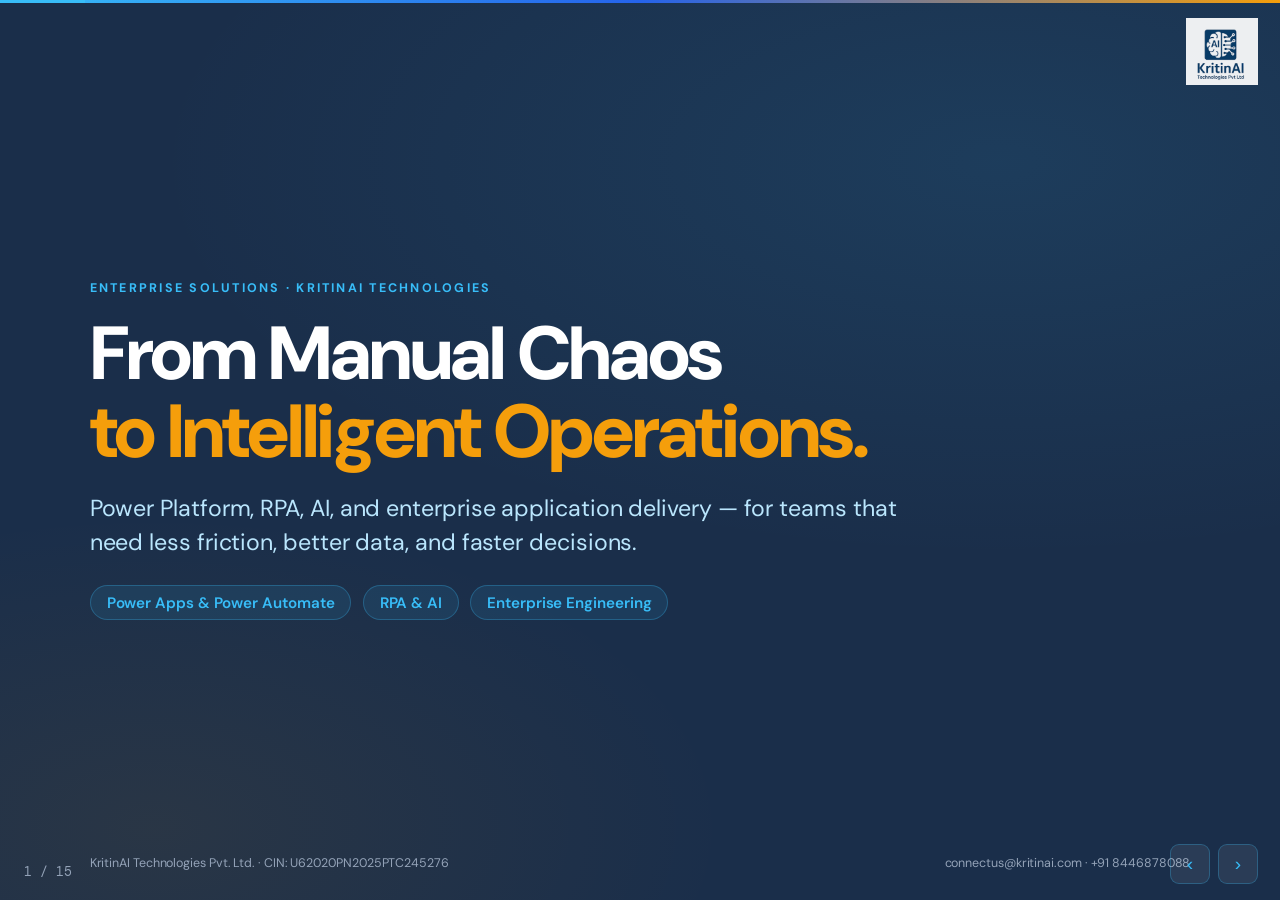
==== commit 5a24c849: "formatted usecase & pitch deck" ====
--- a/index.html
+++ b/index.html
@@ -3,600 +3,707 @@
 <head>
 <meta charset="UTF-8" />
 <meta name="viewport" content="width=device-width, initial-scale=1.0" />
-<title>KritinAI Technologies — Case Studies</title>
+<title>KritinAI Technologies — Enterprise Solutions Deck</title>
 <link rel="preconnect" href="https://fonts.googleapis.com">
 <link rel="preconnect" href="https://fonts.gstatic.com" crossorigin>
 <link href="https://fonts.googleapis.com/css2?family=DM+Sans:opsz,wght@9..40,400;9..40,500;9..40,600;9..40,700;9..40,800;9..40,900&family=DM+Mono:wght@400;500&display=swap" rel="stylesheet">
-<style>
-  :root {
-    --green-900: #060F1A;
-    --green-800: #0F1C2D;
-    --green-700: #1A2E4A;
-    --green-600: #243F6B;
-    --green-400: #38BDF8;
-    --green-200: #BAE6FD;
-    --green-100: rgba(56,189,248,.22);
-    --green-50:  rgba(56,189,248,.09);
-    --terra:     #38BDF8;
-    --terra-100: #BAE6FD;
-    --terra-50:  rgba(56,189,248,.08);
-    --sand:   #0F1C2D;
-    --ink:    #F0F6FF;
-    --charcoal: #D1E0F0;
-    --muted:  #94A3B8;
-    --line:   rgba(56,189,248,.18);
-    --good:    #22C55E;
-    --good-50: rgba(34,197,94,.12);
-    --warn:    #F59E0B;
-    --warn-50: rgba(245,158,11,.12);
-    --bad:     #EF4444;
-  }
-
-  * { margin:0; padding:0; box-sizing:border-box; }
-  html, body { height:100%; }
-  body { font-family:"DM Sans",-apple-system,sans-serif; color:var(--charcoal); background:#0A1525; -webkit-font-smoothing:antialiased; letter-spacing:-.005em; }
-
-  .deck { height:100vh; overflow:hidden; }
-  .slide { display:none; height:100vh; width:100vw; padding:5.5vh 7vw; flex-direction:column; justify-content:center; position:relative; background:var(--green-700); overflow:hidden; }
-  .slide.active { display:flex; }
-  .slide.sand   { background:var(--sand); }
-  .slide::before { content:''; position:absolute; top:0; left:0; right:0; height:3px; background:linear-gradient(90deg,var(--terra) 0%,#2563EB 50%,var(--warn) 100%); z-index:2; }
-  .hero { background: radial-gradient(120% 80% at 78% 18%,rgba(56,189,248,.10) 0%,rgba(56,189,248,0) 55%), radial-gradient(90% 70% at 12% 92%,rgba(245,158,11,.07) 0%,rgba(245,158,11,0) 50%), #1A2E4A; }
-
-  .eyebrow { text-transform:uppercase; letter-spacing:.18em; font-size:.78rem; font-weight:700; color:var(--terra); margin-bottom:1rem; }
-  h1 { font-size:4.2rem; line-height:1.04; font-weight:800; color:#fff; letter-spacing:-.03em; }
-  h2 { font-size:2.4rem; line-height:1.08; font-weight:800; color:#fff; letter-spacing:-.02em; margin-bottom:1.2rem; }
-  h3 { font-size:1.1rem; font-weight:700; color:var(--green-200); letter-spacing:-.01em; }
-  p  { font-size:1.1rem; line-height:1.6; color:var(--charcoal); }
-  p.lead { font-size:1.45rem; line-height:1.5; color:var(--muted); max-width:54ch; }
-  .hero h1 { font-size:4.7rem; }
-  .hero .tag { font-size:1.4rem; color:var(--green-200); margin-top:1.4rem; max-width:52ch; line-height:1.45; }
-  .muted { color:var(--muted); }
-
-  .cols   { display:grid; grid-template-columns:1.1fr .9fr; gap:3rem; align-items:start; }
-  .cols-2 { display:grid; grid-template-columns:1fr 1fr; gap:1.1rem; }
-
-  /* Industry tag */
-  .ind-tag { display:inline-flex; align-items:center; gap:.55rem; margin-bottom:1rem; }
-  .ind-tag .sector { background:rgba(56,189,248,.13); border:1px solid rgba(56,189,248,.32); color:var(--terra); border-radius:8px; padding:.3rem .8rem; font-size:.8rem; font-weight:700; letter-spacing:.05em; text-transform:uppercase; }
-  .ind-tag .tech   { background:rgba(245,158,11,.11); border:1px solid rgba(245,158,11,.32); color:var(--warn); border-radius:8px; padding:.3rem .8rem; font-size:.8rem; font-weight:700; letter-spacing:.05em; text-transform:uppercase; }
-
-  /* Problem / solution blocks */
-  .block { margin-bottom:1rem; }
-  .block-label { font-size:.7rem; font-weight:800; letter-spacing:.14em; text-transform:uppercase; color:var(--muted); margin-bottom:.4rem; }
-  .block-body { font-size:1rem; color:var(--charcoal); line-height:1.6; }
-
-  /* What was built */
-  .built-list { list-style:none; margin-top:.3rem; }
-  .built-list li { font-size:.96rem; padding:.32rem 0 .32rem 1.8rem; position:relative; color:var(--charcoal); line-height:1.5; }
-  .built-list li::before { content:"→"; position:absolute; left:0; color:var(--terra); font-weight:700; }
-
-  /* KPI stats — right column */
-  .kpi-stack { display:flex; flex-direction:column; gap:.85rem; }
-  .kpi-card { background:rgba(56,189,248,.08); border:1px solid rgba(56,189,248,.22); border-radius:16px; padding:1.2rem 1.4rem; display:flex; align-items:center; gap:1.2rem; }
-  .kpi-card.gold { background:rgba(245,158,11,.09); border-color:rgba(245,158,11,.28); }
-  .kpi-card.green { background:rgba(34,197,94,.08); border-color:rgba(34,197,94,.25); }
-  .kpi-num  { font-size:2.8rem; font-weight:900; color:var(--terra); line-height:1; letter-spacing:-.04em; flex:none; min-width:5.5rem; }
-  .kpi-card.gold  .kpi-num { color:var(--warn); }
-  .kpi-card.green .kpi-num { color:var(--good); }
-  .kpi-num .unit { font-size:1.4rem; }
-  .kpi-txt  { flex:1; }
-  .kpi-txt .kv { font-size:.82rem; font-weight:800; color:#fff; line-height:1.3; }
-  .kpi-txt .kl { font-size:.78rem; color:var(--muted); margin-top:.18rem; line-height:1.4; }
-
-  /* Callout */
-  .callout { border-left:4px solid var(--terra); background:rgba(56,189,248,.07); border-radius:0 14px 14px 0; padding:1rem 1.2rem; margin-top:.9rem; }
-  .callout p { font-size:.96rem; color:#fff; font-weight:600; line-height:1.55; max-width:none; }
-  .callout.warn { border-color:var(--warn); background:rgba(245,158,11,.07); }
-  .callout.green { border-color:var(--good); background:rgba(34,197,94,.07); }
-
-  /* Divider */
-  .divider { height:1px; background:var(--line); margin:1rem 0; }
-
-  /* Chrome */
-  .footnote { position:absolute; bottom:3vh; left:7vw; right:7vw; font-size:.76rem; color:var(--muted); display:flex; justify-content:space-between; align-items:center; }
-  .progress  { position:fixed; top:0; left:0; height:3px; background:var(--terra); z-index:60; transition:width .25s ease; }
-  .counter   { position:fixed; bottom:20px; left:24px; color:var(--muted); font-size:.82rem; z-index:50; font-family:"DM Mono",monospace; }
-  .nav       { position:fixed; bottom:16px; right:22px; display:flex; gap:8px; z-index:50; }
-  .nav button { background:rgba(255,255,255,.07); border:1px solid rgba(56,189,248,.28); color:var(--terra); border-radius:9px; width:40px; height:40px; font-size:1.2rem; cursor:pointer; }
-  .nav button:hover { background:rgba(56,189,248,.14); }
-  .deck-logo { position:fixed; top:18px; right:22px; z-index:55; width:72px; height:auto; opacity:.92; }
-
-  /* Pill */
-  .pill    { display:inline-flex; align-items:center; background:rgba(56,189,248,.10); color:var(--terra); border:1px solid rgba(56,189,248,.28); border-radius:999px; padding:.4rem 1rem; font-size:.95rem; font-weight:600; }
-  .badge-row { display:flex; flex-wrap:wrap; gap:.7rem; margin-top:1.6rem; }
-
-  /* Slide index badge */
-  .cs-index { position:absolute; top:5vh; right:7vw; font-size:.72rem; font-weight:800; letter-spacing:.12em; text-transform:uppercase; color:var(--muted); }
-
-  @media (max-width:1100px) {
-    h1 { font-size:3.2rem; } h2 { font-size:1.9rem; } .hero h1 { font-size:3.6rem; }
-    .kpi-num { font-size:2.2rem; min-width:4.5rem; }
-  }
-  @media (max-width:768px) {
-    .deck { height:100dvh; }
-    .slide { height:100dvh; padding:6vw 5vw 68px; justify-content:flex-start; overflow-y:auto; -webkit-overflow-scrolling:touch; }
-    h1 { font-size:2.1rem; } h2 { font-size:1.45rem; margin-bottom:.8rem; }
-    h3 { font-size:.95rem; } p { font-size:.9rem; }
-    .hero h1 { font-size:2.4rem; } .hero .tag { font-size:.98rem; margin-top:.9rem; }
-    .cols { grid-template-columns:1fr; gap:1.2rem; }
-    .cols-2 { grid-template-columns:1fr; }
-    .kpi-stack { flex-direction:row; flex-wrap:wrap; }
-    .kpi-card { flex:1; min-width:140px; }
-    .kpi-num { font-size:2rem; min-width:auto; }
-    .footnote { font-size:.66rem; bottom:2vh; }
-    .footnote span:last-child { display:none; }
-    .nav { bottom:10px; right:12px; }
-    .nav button { width:34px; height:34px; font-size:1rem; }
-    .counter { font-size:.7rem; bottom:14px; left:14px; }
-    .deck-logo { width:54px; top:10px; right:12px; }
-    .cs-index { top:auto; bottom:7vh; right:5vw; }
-  }
-  @media print {
-    @page { size:1280px 720px; margin:0; }
-    .deck { height:auto; overflow:visible; }
-    .slide { display:flex !important; page-break-after:always; height:100vh; }
-    .nav,.counter,.progress { display:none; }
-  }
-</style>
+<link rel="stylesheet" href="styles.css" />
 </head>
 <body>
 
-<img src="kai_logo.png" alt="KritinAI Technologies" class="deck-logo" />
+  <img src="kai_logo.png" alt="KritinAI Technologies" class="deck-logo" />
 <div class="progress" id="progress"></div>
 <div class="deck">
 
   <!-- ══ 01 COVER ══════════════════════════════════════════════════════════ -->
   <section class="slide hero active">
-    <div style="margin:auto 0; position:relative; z-index:1;">
-      <div class="eyebrow">Customer Success · KritinAI Technologies</div>
-      <h1>Outcomes we've<br/><span style="color:var(--warn);">delivered.</span></h1>
-      <p class="tag">Six engagements across FMCG, BFSI, Manufacturing, and IT — with measurable results that stayed after we left.</p>
+    <div class="u-f43154">
+      <div class="eyebrow">Enterprise Solutions · KritinAI Technologies</div>
+      <h1>From Manual Chaos<br/><span class="u-5928da">to Intelligent Operations.</span></h1>
+      <p class="tag">Power Platform, RPA, AI, and enterprise application delivery — for teams that need less friction, better data, and faster decisions.</p>
       <div class="badge-row">
-        <span class="pill">Power Apps</span>
-        <span class="pill">Custom Development</span>
-        <span class="pill">Automation</span>
-        <span class="pill">AI Implementation</span>
-      </div>
-    </div>
-    <div class="footnote">
-      <span>KritinAI Technologies Pvt. Ltd. · Full case studies available under NDA</span>
+        <span class="pill">Power Apps &amp; Power Automate</span>
+        <span class="pill">RPA &amp; AI</span>
+        <span class="pill">Enterprise Engineering</span>
+        </div>
+    </div>
+    <div class="footnote">
+      <span>KritinAI Technologies Pvt. Ltd. · CIN: U62020PN2025PTC245276</span>
       <span>connectus@kritinai.com · +91 8446878088</span>
     </div>
   </section>
 
-  <!-- ══ 02 FMCG #1 — Distributor Claim Settlement ══════════════════════ -->
+  <!-- ══ 02 CUSTOMER CHALLENGES ════════════════════════════════════════════ -->
   <section class="slide sand">
-    <div class="cs-index">FMCG · 01 / 02</div>
-    <div class="ind-tag">
-      <span class="sector">FMCG</span>
-      <span class="tech">Power Apps · Power Automate · ERP Integration</span>
-    </div>
-    <h2>Distributor claim settlement — from 45 days to 9 days.</h2>
-    <div class="cols">
-      <div>
-        <div class="block">
-          <div class="block-label">The problem</div>
-          <div class="block-body">Claims for damaged goods, short shipments, and trade promotions were filed over email and Excel across 200+ distributors. The finance team spent 3–4 hours every day reconciling claims manually. Average settlement time: 45 days. Disputes were common; records were lost.</div>
-        </div>
-        <div class="divider"></div>
-        <div class="block">
-          <div class="block-label">What was built</div>
-          <ul class="built-list">
-            <li>Canvas App for distributors to file claims with photo evidence and shipment references — no email required</li>
-            <li>Multi-tier Power Automate approval workflow routing by claim value, category, and region</li>
-            <li>Custom Connector integrating the platform directly with the client's ERP for settlement posting</li>
-            <li>Finance dashboard with real-time claim status, aging buckets, and exception flags</li>
+    <div class="eyebrow">Do any of these sound familiar?</div>
+    <h2 class="u-92a9a9">The problems most enterprise teams live with.</h2>
+    <div class="challenge-grid">
+      <div class="ch-card">
+        <div class="ico">📧</div>
+        <h3>Approvals by email</h3>
+        <p>Finance, HR, and procurement approvals happen over email chains with no audit trail, no status visibility, and no accountability.</p>
+      </div>
+      <div class="ch-card">
+        <div class="ico">🧩</div>
+        <h3>Fragmented systems</h3>
+        <p>ERP, HR, finance, and operations run on separate platforms that don't talk to each other. Data lives in silos, reconciliation is manual.</p>
+      </div>
+      <div class="ch-card">
+        <div class="ico">⏳</div>
+        <h3>Delayed decisions</h3>
+        <p>Reports take days to compile from different spreadsheets. By the time leadership has the data, the moment to act has passed.</p>
+      </div>
+      <div class="ch-card">
+        <div class="ico">🔁</div>
+        <h3>Repetitive manual work</h3>
+        <p>Teams spend hours on data entry, copy-pasting between systems, and generating routine reports that should be fully automated.</p>
+      </div>
+      <div class="ch-card">
+        <div class="ico">📋</div>
+        <h3>Compliance gaps</h3>
+        <p>Audit requests reveal missing documentation, incomplete approval trails, and no systematic way to prove process adherence.</p>
+      </div>
+      <div class="ch-card">
+        <div class="ico">👁</div>
+        <h3>No real-time visibility</h3>
+        <p>Management has no single view of supplier status, project progress, budget utilisation, or operational KPIs without asking someone.</p>
+      </div>
+    </div>
+    <div class="footnote">
+      <span>KritinAI Technologies Pvt. Ltd.</span>
+      <span>These are solvable. All of them.</span>
+    </div>
+  </section>
+
+  <!-- ══ 03 BUSINESS OUTCOMES ══════════════════════════════════════════════ -->
+  <section class="slide">
+    <div class="eyebrow">What changes when we engage</div>
+    <h2 class="u-6ece44">Measurable outcomes, not just delivery.</h2>
+    <div class="outcome-grid">
+      <div class="oc-card">
+        <div class="oc-num">70<span class="oc-unit">%</span></div>
+        <div class="oc-lbl">faster approvals</div>
+        <div class="oc-desc">Multi-tier approval workflows replace email chains. Every request has a status, a timeline, and an audit trail.</div>
+      </div>
+      <div class="oc-card">
+        <div class="oc-num">85<span class="oc-unit">%</span></div>
+        <div class="oc-lbl">less manual data entry</div>
+        <div class="oc-desc">RPA and Power Automate handle data movement between systems. Staff time shifts from processing to decision-making.</div>
+      </div>
+      <div class="oc-card">
+        <div class="oc-num">Real<span class="u-be8920">-time</span></div>
+        <div class="oc-lbl">operational visibility</div>
+        <div class="oc-desc">Live Power BI dashboards replace weekly Excel reports. Leadership sees what's happening as it happens.</div>
+      </div>
+      <div class="oc-card">
+        <div class="oc-num">40<span class="oc-unit">%</span></div>
+        <div class="oc-lbl">reduced operational cost</div>
+        <div class="oc-desc">Automated processes eliminate redundant headcount spend on routine tasks across procurement, finance, and HR.</div>
+      </div>
+      <div class="oc-card">
+        <div class="oc-num">100<span class="oc-unit">%</span></div>
+        <div class="oc-lbl">audit-ready documentation</div>
+        <div class="oc-desc">Every approval, exception, and data change is logged automatically. Compliance evidence is generated, not scrambled for.</div>
+      </div>
+      <div class="oc-card">
+        <div class="oc-num">6<span class="oc-unit">wk</span></div>
+        <div class="oc-lbl">avg time to first go-live</div>
+        <div class="oc-desc">Agile delivery with pre-built accelerators means your first live solution is weeks away, not quarters.</div>
+      </div>
+    </div>
+    <div class="footnote">
+      <span>KritinAI Technologies Pvt. Ltd. — Outcomes based on delivered client engagements</span>
+    </div>
+  </section>
+
+  <!-- ══ 04 COMPANY PROFILE ════════════════════════════════════════════════ -->
+  <section class="slide sand">
+    <div class="eyebrow">Company profile</div>
+    <h2 class="u-58b7f4">Twenty years of enterprise engineering,<br/>built into one firm.</h2>
+    <div class="cols cols-top">
+      <div>
+        <p class="u-b253d5">KritinAI Technologies Pvt. Ltd. was founded by Awanish Kumar Prajapati — Co-Founder and Director — after two decades of enterprise delivery inside Morgan Stanley, Barclays, Deutsche Bank, Citi, UBS, and Fiserv. Our team includes Solution Architects, senior developers, QA engineers, RPA specialists, and AI engineers.</p>
+        <p class="u-d62a0c">Pune-based, PCI-DSS, SOX, and RBI compliant. Our professionals have delivered for teams at EY, Deloitte, KPMG, and Accenture — the same rigour now available at competitive India market rates.</p>
+        <div class="callout">
+          <p>We are not a staffing agency. Every resource we field has a Solution Architect backstop, CoE governance, and a 1-month replacement guarantee.</p>
+        </div>
+      </div>
+      <div>
+        <div class="cols-2 u-4b8d54">
+          <div class="stat feature">
+            <div class="big">20<span class="unit">+</span></div>
+            <div class="lbl">Years of enterprise engineering by our founding team</div>
+          </div>
+
+          <div class="stat">
+            <div class="big">6<span class="unit">+</span></div>
+            <div class="lbl">Tier-one global BFSI institutions in our delivery heritage</div>
+          </div>
+          <div class="stat">
+            <div class="big u-8785ea">MUR 80<span class="unit">k</span></div>
+            <div class="lbl">Starting rate per month — resource engagements, based on experience</div>
+          </div>
+        </div>
+      </div>
+    </div>
+    <div class="footnote">
+      <span>KritinAI Technologies Pvt. Ltd. · Pune, India</span>
+      <span>GSTIN: 27AAMCK1105B1Z2 · CIN: U62020PN2025PTC245276</span>
+    </div>
+  </section>
+
+  <!-- ══ 05 WHAT WE DO ═════════════════════════════════════════════════════ -->
+  <section class="slide">
+    <div class="eyebrow">What we do</div>
+    <h2 class="u-c3310d">Technology across the full enterprise stack.</h2>
+    <div class="cols-2 u-cc7c4a">
+      <div class="card u-ba6cae">
+        <div class="ico">⚡</div>
+        <h3>Power Apps &amp; Power Automate</h3>
+        <p>Canvas and Model-Driven apps, approval workflows, Dataverse, SharePoint, Custom Connectors — full ALM from Dev to Production.</p>
+      </div>
+      <div class="card u-f61fb3">
+        <div class="ico">📊</div>
+        <h3>Power BI &amp; ETL / Data</h3>
+        <p>KPI dashboards, operational reports, embedded analytics, Azure Data Factory pipelines, and ETL from SAP, ERP, or legacy sources.</p>
+      </div>
+      <div class="card u-ed0038">
+        <div class="ico">🤖</div>
+        <h3>RPA &amp; Intelligent Automation</h3>
+        <p>UiPath, Automation Anywhere, Power Automate Desktop — attended and unattended bots, process mining, intelligent document processing.</p>
+      </div>
+      <div class="card u-1a29dc">
+        <div class="ico">🧠</div>
+        <h3>AI &amp; Copilot Studio</h3>
+        <p>Azure OpenAI, document intelligence, LLM-powered agents, and Copilot Studio enterprise bots grounded in your data.</p>
+      </div>
+      <div class="card u-d43669">
+        <div class="ico">🏗</div>
+        <h3>Enterprise Application Development</h3>
+        <p>React, Node.js, .NET Core, Java, Python — custom applications with ERP, CRM, and legacy system integration.</p>
+      </div>
+      <div class="card u-0318c0">
+        <div class="ico">🏛</div>
+        <h3>Solution Architecture</h3>
+        <p>Enterprise architects for platform design, integration patterns, cloud strategy, ALM governance, and CoE setup.</p>
+      </div>
+    </div>
+    <div class="footnote">
+      <span>KritinAI Technologies Pvt. Ltd.</span>
+      <span>Microsoft · Azure · UiPath · AA · OpenAI · SAP · Salesforce</span>
+    </div>
+  </section>
+
+  <!-- ══ 06 INDUSTRY USE CASES ═════════════════════════════════════════════ -->
+  <section class="slide sand u-f9f13e">
+    <div class="eyebrow">Industry use cases</div>
+    <h2 class="u-99be8c">Relevant across your industry — and beyond.</h2>
+    <div class="ind-grid">
+      <div class="ind-card">
+        <div class="ind-hd"><div class="ind-ico">🏭</div><div class="ind-name">Manufacturing &amp; FMCG</div></div>
+        <div class="ind-uses">
+          <div class="ind-use">ERP warehouse management — stock movements, GRN, dispatch via Power Apps</div>
+          <div class="ind-use">CAPEX / OPEX approval routing with budget tracking and Power BI dashboards</div>
+          <div class="ind-use">Supplier onboarding, due diligence, and vendor performance scorecards</div>
+          <div class="ind-use">Production quality capture and non-conformance reporting app</div>
+          <div class="ind-use">RPA bots for invoice processing and purchase order reconciliation</div>
+        </div>
+      </div>
+      <div class="ind-card">
+        <div class="ind-hd"><div class="ind-ico">🛒</div><div class="ind-name">Retail &amp; Distribution</div></div>
+        <div class="ind-uses">
+          <div class="ind-use">Store performance dashboards — real-time sales, shrinkage, and footfall</div>
+          <div class="ind-use">Inventory reconciliation automation — ERP to warehouse, zero manual keying</div>
+          <div class="ind-use">Vendor claim management and trade promotion tracking</div>
+          <div class="ind-use">Field force activity capture — visits, orders, competitor intel</div>
+          <div class="ind-use">Returns and credit note approval workflows with audit trail</div>
+        </div>
+      </div>
+      <div class="ind-card">
+        <div class="ind-hd"><div class="ind-ico">🏦</div><div class="ind-name">BFSI &amp; FinTech</div></div>
+        <div class="ind-uses">
+          <div class="ind-use">Loan origination and processing workflows — KYC, credit, disbursement</div>
+          <div class="ind-use">Bank reconciliation RPA bots — thousands of transactions daily</div>
+          <div class="ind-use">Regulatory reporting extraction from legacy core banking systems</div>
+          <div class="ind-use">Branch operations app — account services, complaint capture, audit</div>
+          <div class="ind-use">AI-powered document extraction for onboarding and compliance packs</div>
+        </div>
+      </div>
+      <div class="ind-card">
+        <div class="ind-hd"><div class="ind-ico">🏥</div><div class="ind-name">Healthcare &amp; Pharma</div></div>
+        <div class="ind-uses">
+          <div class="ind-use">Patient onboarding and appointment management workflows</div>
+          <div class="ind-use">Medical supply procurement and inventory tracking app</div>
+          <div class="ind-use">Clinical compliance documentation — audit-ready, role-gated</div>
+          <div class="ind-use">HR automation — staff scheduling, leave, policy acknowledgements</div>
+          <div class="ind-use">AI-assisted clinical report summarisation and flagging</div>
+        </div>
+      </div>
+    </div>
+    <div class="footnote">
+      <span>KritinAI Technologies Pvt. Ltd. — Use cases delivered across all verticals listed</span>
+    </div>
+  </section>
+
+  <!-- ══ 07 RPA & AI ═══════════════════════════════════════════════════════ -->
+  <section class="slide">
+    <div class="eyebrow">RPA &amp; AI — what we've built</div>
+    <h2 class="u-2bd0f4">Automation that runs without people in the loop.</h2>
+    <div class="cols cols-top">
+      <div>
+        <h3 class="u-6ea032">Robotic Process Automation</h3>
+        <ul class="feat u-0e64e4">
+          <li>Invoice extraction and ERP posting — zero manual keying</li>
+          <li>Bank reconciliation bots — 3,000+ transactions processed daily</li>
+          <li>HR onboarding automation — AD provisioning, email, payroll triggers</li>
+          <li>Regulatory report extraction from legacy banking core systems</li>
+          <li>Vendor statement reconciliation across multiple supplier portals</li>
+        </ul>
+        <h3 class="u-998ef0">Tools deployed</h3>
+        <div class="badge-row u-bccee2">
+          <span class="pill pill-sm">UiPath</span>
+          <span class="pill pill-sm">Automation Anywhere</span>
+          <span class="pill pill-sm">Power Automate Desktop</span>
+          <span class="pill pill-sm">Blue Prism</span>
+        </div>
+      </div>
+      <div>
+        <h3 class="u-c0ef20">AI Implementations</h3>
+        <ul class="feat u-4bed51">
+          <li>AI contract review agent — clause extraction, deviation flagging, routing</li>
+          <li>Intelligent document processing — invoices, KYC, onboarding packs</li>
+          <li>Copilot Studio HR bot — policy Q&amp;A grounded in SharePoint knowledge base</li>
+          <li>Procurement spend intelligence — anomaly detection, vendor recommendations</li>
+          <li>Customer service AI agent — intent classification, CRM write-back</li>
+        </ul>
+        <div class="callout">
+          <p>All AI implementations include data residency controls, no client data into public models, and audit logging throughout — standard on every engagement.</p>
+        </div>
+      </div>
+    </div>
+    <div class="footnote">
+      <span>KritinAI Technologies Pvt. Ltd.</span>
+      <span>Azure OpenAI · Copilot Studio · UiPath · Power Automate</span>
+    </div>
+  </section>
+
+  <!-- ══ 08 SUCCESS STORIES ════════════════════════════════════════════════ -->
+  <section class="slide sand u-b85197">
+    <div class="eyebrow">Customer success stories</div>
+    <h2 class="u-ef7af9">Real outcomes from delivered engagements.</h2>
+    <div class="story-grid">
+
+      <div class="story-card">
+        <div class="story-tag">Manufacturing · Power Platform</div>
+        <div class="story-h">Supplier onboarding transformed from 3-week email process to 4-day automated workflow</div>
+        <div class="story-outcome">
+          <div class="story-kpi"><div class="kv">68%</div><div class="kl">faster onboarding</div></div>
+          <div class="story-kpi"><div class="kv">4d</div><div class="kl">avg cycle time</div></div>
+          <div class="story-kpi"><div class="kv">0</div><div class="kl">lost documents</div></div>
+        </div>
+        <div class="story-body">Built a Canvas App + Power Automate workflow replacing email-based supplier due diligence. Integrated with ERP via Custom Connector. Full audit trail from day one. Procurement team freed from manual follow-up.</div>
+      </div>
+
+      <div class="story-card">
+        <div class="story-tag">BFSI · RPA</div>
+        <div class="story-h">Bank reconciliation automated — from 6 hours daily to 20 minutes with zero errors</div>
+        <div class="story-outcome">
+          <div class="story-kpi"><div class="kv">94%</div><div class="kl">time saved</div></div>
+          <div class="story-kpi"><div class="kv">3k+</div><div class="kl">txns/day</div></div>
+          <div class="story-kpi"><div class="kv">0</div><div class="kl">manual errors</div></div>
+        </div>
+        <div class="story-body">UiPath unattended bot handles daily bank statement extraction, matching, and exception flagging. Exceptions route automatically to the finance team via Power Automate with full context attached.</div>
+      </div>
+
+      <div class="story-card">
+        <div class="story-tag">Logistics · Power BI &amp; ETL</div>
+        <div class="story-h">40+ Excel reports replaced by a live enterprise data platform across 14 offices</div>
+        <div class="story-outcome">
+          <div class="story-kpi"><div class="kv">40+</div><div class="kl">reports gone</div></div>
+          <div class="story-kpi"><div class="kv">14</div><div class="kl">offices live</div></div>
+          <div class="story-kpi"><div class="kv">1</div><div class="kl">source of truth</div></div>
+        </div>
+        <div class="story-body">Azure Data Factory pipelines consolidating data from 6 source systems into a Dataverse-linked Power BI Premium workspace. Management reporting shifted from weekly emails to live dashboards visible on any device.</div>
+      </div>
+
+      <div class="story-card">
+        <div class="story-tag">Legal Tech · AI</div>
+        <div class="story-h">Contract review time cut from 2 hours to 8 seconds per document with AI agent</div>
+        <div class="story-outcome">
+          <div class="story-kpi"><div class="kv">8s</div><div class="kl">per document</div></div>
+          <div class="story-kpi"><div class="kv">90%</div><div class="kl">less review time</div></div>
+          <div class="story-kpi"><div class="kv">100%</div><div class="kl">deviation flagged</div></div>
+        </div>
+        <div class="story-body">Copilot Studio agent backed by Azure OpenAI and Document Intelligence. Extracts key clauses, flags deviations from standard templates, and routes to the right reviewer — no human first-pass required.</div>
+      </div>
+
+    </div>
+    <div class="footnote">
+      <span>KritinAI Technologies Pvt. Ltd. — Full case studies available under NDA</span>
+    </div>
+  </section>
+
+  <!-- ══ 09 SECURITY & GOVERNANCE ══════════════════════════════════════════ -->
+  <section class="slide">
+    <div class="eyebrow">Security &amp; governance</div>
+    <h2 class="u-0a5ef0">Enterprise-grade security. Built in, not bolted on.</h2>
+    <div class="cols cols-top">
+      <div>
+        <div class="gov-grid u-5627ec">
+          <div class="gov-card">
+            <div class="gov-ico">🔐</div>
+            <h3>Role-based access</h3>
+            <p>Azure AD / Entra ID, RBAC, and Dataverse security roles — every user sees only what they're authorised to see.</p>
+          </div>
+          <div class="gov-card">
+            <div class="gov-ico">📋</div>
+            <h3>Full audit logging</h3>
+            <p>Every approval, data change, and exception is logged automatically. Audit evidence is generated, not scrambled for.</p>
+          </div>
+          <div class="gov-card">
+            <div class="gov-ico">🛡</div>
+            <h3>Data Loss Prevention</h3>
+            <p>DLP policies enforced across all Power Platform environments — no unauthorised connectors, no data leakage pathways.</p>
+          </div>
+          <div class="gov-card">
+            <div class="gov-ico">🌍</div>
+            <h3>Data residency</h3>
+            <p>Client data stays within approved environments. No data into public AI models without explicit sign-off and controls.</p>
+          </div>
+          <div class="gov-card">
+            <div class="gov-ico">⚙</div>
+            <h3>ALM pipeline governance</h3>
+            <p>Separate Dev, UAT, and Production environments with controlled promotion. No unreviewed code reaches production.</p>
+          </div>
+          <div class="gov-card">
+            <div class="gov-ico">📁</div>
+            <h3>IP &amp; documentation</h3>
+            <p>All solution artefacts, source code, and documentation are assigned to the client. Nothing leaves without it being yours.</p>
+          </div>
+        </div>
+      </div>
+      <div>
+        <div class="card u-2cac1a">
+          <h3 class="u-79fd52">Standard on every engagement</h3>
+          <ul class="feat u-f8e9a1">
+            <li>NDA signed before any profile or data is shared</li>
+            <li>No subcontracting without written client approval</li>
+            <li>Dedicated resource — not shared across multiple clients</li>
+            <li>Microsoft certifications on file — scans available before engagement</li>
           </ul>
         </div>
-        <div class="callout" style="margin-top:1rem;">
-          <p>Zero claims lost after go-live. Every rejection comes with a documented reason — distributor disputes dropped by over 80%.</p>
-        </div>
-      </div>
-      <div class="kpi-stack">
-        <div class="kpi-card">
-          <div class="kpi-num">80<span class="unit">%</span></div>
-          <div class="kpi-txt">
-            <div class="kv">Faster settlement cycle</div>
-            <div class="kl">45 days → 9 days average end-to-end</div>
-          </div>
-        </div>
-        <div class="kpi-card gold">
-          <div class="kpi-num">200<span class="unit">+</span></div>
-          <div class="kpi-txt">
-            <div class="kv">Distributors on the platform</div>
-            <div class="kl">Onboarded within 3 weeks of go-live</div>
-          </div>
-        </div>
-        <div class="kpi-card green">
-          <div class="kpi-num">0</div>
-          <div class="kpi-txt">
-            <div class="kv">Lost claims post go-live</div>
-            <div class="kl">Full audit trail on every submission</div>
-          </div>
-        </div>
-        <div class="kpi-card">
-          <div class="kpi-num">3<span class="unit">hr</span></div>
-          <div class="kpi-txt">
-            <div class="kv">Daily finance effort eliminated</div>
-            <div class="kl">Manual reconciliation replaced entirely</div>
-          </div>
-        </div>
-      </div>
-    </div>
-    <div class="footnote">
-      <span>KritinAI Technologies Pvt. Ltd. · Full case study available under NDA</span>
-    </div>
-  </section>
-
-  <!-- ══ 03 FMCG #2 — Field Sales App ════════════════════════════════════ -->
+        <div class="callout">
+          <p>Power Platform and other Microsoft licenses are to be procured directly by the client. KritinAI will advise on requirements but does not resell licenses.</p>
+        </div>
+      </div>
+    </div>
+    <div class="footnote">
+      <span>KritinAI Technologies Pvt. Ltd.</span>
+      <span>Security-first delivery · ISO 27001:2022 certified</span>
+    </div>
+  </section>
+
+  <!-- ══ 10 KPIs & SUCCESS METRICS ════════════════════════════════════════ -->
+  <section class="slide sand">
+    <div class="eyebrow">How we measure success</div>
+    <h2 class="u-a5a313">KPIs we track from day one.</h2>
+    <div class="kpi-section">
+      <div class="kpi-label">Adoption &amp; engagement</div>
+      <div class="kpi-row u-239aff">
+        <div class="kpi-card">
+          <div class="kpi-num">95<span class="kpi-unit">%</span></div>
+          <div class="kpi-desc">Target active user adoption within 60 days of go-live</div>
+        </div>
+        <div class="kpi-card">
+          <div class="kpi-num">&lt;2<span class="kpi-unit">%</span></div>
+          <div class="kpi-desc">Process fallback rate — users returning to email or spreadsheets</div>
+        </div>
+        <div class="kpi-card">
+          <div class="kpi-num">↓70<span class="kpi-unit">%</span></div>
+          <div class="kpi-desc">Reduction in support tickets related to the replaced process</div>
+        </div>
+        <div class="kpi-card">
+          <div class="kpi-num">&lt;5<span class="kpi-unit">d</span></div>
+          <div class="kpi-desc">Target time to trained and confident for new users on any solution</div>
+        </div>
+      </div>
+    </div>
+    <div class="kpi-section">
+      <div class="kpi-label">Productivity &amp; efficiency</div>
+      <div class="kpi-row u-d9b2cb">
+        <div class="kpi-card">
+          <div class="kpi-num">↓70<span class="kpi-unit">%</span></div>
+          <div class="kpi-desc">Approval turnaround time from submission to decision</div>
+        </div>
+        <div class="kpi-card">
+          <div class="kpi-num">↓85<span class="kpi-unit">%</span></div>
+          <div class="kpi-desc">Manual effort hours on processes that are fully automated</div>
+        </div>
+        <div class="kpi-card">
+          <div class="kpi-num">↓90<span class="kpi-unit">%</span></div>
+          <div class="kpi-desc">Data entry errors eliminated by system-to-system automation</div>
+        </div>
+        <div class="kpi-card">
+          <div class="kpi-num">↑40<span class="kpi-unit">%</span></div>
+          <div class="kpi-desc">Staff time redirected from processing to value-added decision-making</div>
+        </div>
+      </div>
+    </div>
+    <div class="kpi-section">
+      <div class="kpi-label">Business &amp; cost impact</div>
+      <div class="kpi-row">
+        <div class="kpi-card">
+          <div class="kpi-num">↓40<span class="kpi-unit">%</span></div>
+          <div class="kpi-desc">Operational cost reduction on automated process areas</div>
+        </div>
+        <div class="kpi-card">
+          <div class="kpi-num">6<span class="kpi-unit">wk</span></div>
+          <div class="kpi-desc">Average time to first production go-live from engagement start</div>
+        </div>
+        <div class="kpi-card">
+          <div class="kpi-num">100<span class="kpi-unit">%</span></div>
+          <div class="kpi-desc">Audit trail coverage — every action logged and reportable</div>
+        </div>
+        <div class="kpi-card">
+          <div class="kpi-num">&lt;6<span class="kpi-unit">mo</span></div>
+          <div class="kpi-desc">Typical ROI breakeven on Power Platform automation engagements</div>
+        </div>
+      </div>
+    </div>
+    <div class="footnote">
+      <span>KritinAI Technologies Pvt. Ltd. — KPIs agreed and tracked per engagement</span>
+    </div>
+  </section>
+
+  <!-- ══ 11 WHY KRITINAI — COMPARISON ══════════════════════════════════════ -->
   <section class="slide">
-    <div class="cs-index">FMCG · 02 / 02</div>
-    <div class="ind-tag">
-      <span class="sector">FMCG</span>
-      <span class="tech">Custom Development · React Native · Node.js · Azure · REST APIs</span>
-    </div>
-    <h2>Field sales app — orders reaching the ERP in 8 minutes, not 48 hours.</h2>
-    <div class="cols">
-      <div>
-        <div class="block">
-          <div class="block-label">The problem</div>
-          <div class="block-body">340+ field sales reps captured daily outlet orders via WhatsApp messages and paper forms. Data reached the back office 24–48 hours late — by which time inventory commitments were already wrong. Management had no visibility on visit frequency, outlet coverage, or competitor activity on the ground.</div>
-        </div>
-        <div class="divider"></div>
-        <div class="block">
-          <div class="block-label">What was built</div>
-          <ul class="built-list">
-            <li>React Native mobile app for field reps — order entry, outlet visit logging, and competitor price capture; works fully offline and syncs when connected</li>
-            <li>Node.js + Azure backend with REST API integration into the client's ERP — orders post automatically on sync, no back-office re-entry</li>
-            <li>Territory management module: rep coverage maps, visit frequency targets, and missed-outlet alerts for area managers</li>
-            <li>Management dashboard with live order pipeline, SKU-level sell-through, and daily field activity — replacing the 48-hour WhatsApp lag entirely</li>
+    <div class="eyebrow">Why KritinAI</div>
+    <h2 class="u-2fc418">Accelerators, expertise, and speed — compared.</h2>
+    <table class="cmp-table">
+      <thead>
+        <tr>
+          <th>Capability</th>
+          <th>KritinAI</th>
+          <th>Build in-house</th>
+          <th>Large SI / Big Four</th>
+        </tr>
+      </thead>
+      <tbody>
+        <tr>
+          <td>Time to first go-live</td>
+          <td>⚡ 4–6 weeks</td>
+          <td class="cmp-no">3–6 months (hiring + ramp)</td>
+          <td class="cmp-part">2–4 months (SOW overhead)</td>
+        </tr>
+        <tr>
+          <td>Pre-built accelerators &amp; templates</td>
+          <td><span class="cmp-yes">Yes</span> — reusable app, flow &amp; ETL components</td>
+          <td class="cmp-no">Built from scratch each time</td>
+          <td class="cmp-part">Partial — often proprietary, locked-in</td>
+        </tr>
+        <tr>
+          <td>Domain expertise (BFSI, FMCG, Supply Chain)</td>
+          <td><span class="cmp-yes">Deep</span> — 20+ yrs in regulated industries</td>
+          <td class="cmp-no">Depends on hiring luck</td>
+          <td class="cmp-part">Available but rotated out frequently</td>
+        </tr>
+        <tr>
+          <td>Dedicated resource (not shared)</td>
+          <td><span class="cmp-yes">Always</span> — one resource, one client</td>
+          <td class="cmp-yes">Yes (internal hire)</td>
+          <td class="cmp-no">Often shared across accounts</td>
+        </tr>
+        <tr>
+          <td>Solution Architect oversight</td>
+          <td><span class="cmp-yes">Included</span> — backstop on every engagement</td>
+          <td class="cmp-no">Separate senior hire required</td>
+          <td class="cmp-part">Included but billed at senior rates</td>
+        </tr>
+        <tr>
+          <td>Replacement guarantee</td>
+          <td><span class="cmp-yes">1 month</span> — no conditions</td>
+          <td class="cmp-no">Full re-hire process (3–6 months)</td>
+          <td class="cmp-no">Contract renegotiation required</td>
+        </tr>
+        <tr>
+          <td>Cost (India market)</td>
+          <td><span class="cmp-yes">From ₹80,000/month</span></td>
+          <td class="cmp-part">₹1–2L/month + benefits + overhead</td>
+          <td class="cmp-no">3–5× the rate for equivalent output</td>
+        </tr>
+      </tbody>
+    </table>
+    <div class="footnote">
+      <span>KritinAI Technologies Pvt. Ltd.</span>
+      <span>Accelerators · Domain expertise · Guaranteed delivery</span>
+    </div>
+  </section>
+
+  <!-- ══ 12 TWO ENGAGEMENT MODELS ═══════════════════════════════════════════ -->
+  <section class="slide sand">
+    <div class="eyebrow">How we engage</div>
+    <h2 class="u-0774bd">Two ways to work with us.</h2>
+    <div class="cols u-dc19fb">
+      <div class="card u-91901c">
+        <div class="u-6d32aa">
+          <div class="ico u-c2ebe1">🏗</div>
+          <div>
+            <h3 class="u-10c4c1">Model A — We build it for you</h3>
+            <div class="u-979cf6">Project delivery with full ownership</div>
+          </div>
+        </div>
+        <ul class="feat u-7f2e20">
+          <li>KritinAI owns scope, delivery, and quality end to end</li>
+          <li>Fixed-price, T&amp;M, or milestone-based commercial model</li>
+          <li>Solution Architect assigned to every project</li>
+          <li>Dev → UAT → Production handover with full documentation</li>
+          <li>Your internal team is trained before we exit</li>
+        </ul>
+        <div class="callout">
+          <p>Best when: you have use cases defined and want a firm to own delivery and accountability.</p>
+        </div>
+      </div>
+      <div class="card u-4069e1">
+        <div class="u-6e551c">
+          <div class="ico u-578e68">👥</div>
+          <div>
+            <h3 class="u-69bdda">Model B — We supply the developer, you manage</h3>
+            <div class="u-1e7665">Dedicated resource deployment</div>
+          </div>
+        </div>
+        <ul class="feat u-2f0d3e">
+          <li>You specify the role — developer, tester, architect, BA</li>
+          <li>KritinAI shortlists 2–3 pre-vetted profiles for your review</li>
+          <li>You interview and select the resource you want</li>
+          <li>NDA signed before any profile is shared</li>
+          <li>Resource works under your direction, day to day</li>
+          <li>KritinAI backstop: CoE oversight + 1-month replacement guarantee</li>
+        </ul>
+        <div class="callout u-a9664a">
+          <p>Best when: you have the technical capacity to manage but need the right people, fast.</p>
+        </div>
+      </div>
+    </div>
+    <div class="footnote">
+      <span>KritinAI Technologies Pvt. Ltd.</span>
+      <span>Minimum engagement: 6 months billing per resource</span>
+    </div>
+  </section>
+
+  <!-- ══ 13 TALENT SOURCING PROCESS ════════════════════════════════════════ -->
+  <section class="slide">
+    <div class="eyebrow">How we source</div>
+    <h2 class="u-6c1a9d">Interview responsibility stays with KritinAI.</h2>
+    <div class="cols cols-top u-68915f">
+      <div>
+        <div class="step">
+          <div class="num">1</div>
+          <div><h3>You share the requirement</h3><p>Role type, experience level, skills needed, and start timeline. No headcount commitment required at this stage.</p></div>
+        </div>
+        <div class="step">
+          <div class="num">2</div>
+          <div><h3>KritinAI screens and shortlists</h3><p>We handle sourcing, technical screening, and interviews. You receive 2–3 pre-vetted profiles — not a pile of CVs.</p></div>
+        </div>
+        <div class="step">
+          <div class="num">3</div>
+          <div><h3>NDA signed, then profiles shared</h3><p>No profile is shared before an NDA is in place. All candidate data handled under ISO 27001 controls.</p></div>
+        </div>
+        <div class="step">
+          <div class="num">4</div>
+          <div><h3>You select, we onboard</h3><p>You interview and choose. KritinAI handles onboarding, tool access, and orientation within days of selection.</p></div>
+        </div>
+      </div>
+      <div>
+        <div class="card u-9c6c2c">
+          <h3 class="u-0e1e9e">Roles we field</h3>
+          <div class="badge-row u-dab64a">
+            <span class="pill pill-sm">Power Apps Developer</span>
+            <span class="pill pill-sm">Power Automate Developer</span>
+            <span class="pill pill-sm">Power BI / ETL Developer</span>
+            <span class="pill pill-sm">RPA Developer</span>
+            <span class="pill pill-sm">Full-Stack Developer</span>
+            <span class="pill pill-sm">AI / ML Engineer</span>
+            <span class="pill pill-sm">QA / Test Engineer</span>
+            <span class="pill pill-sm">Solution Architect</span>
+            <span class="pill pill-sm">Business Analyst</span>
+            <span class="pill pill-sm">Azure Cloud Engineer</span>
+          </div>
+        </div>
+        <div class="callout">
+          <p>KritinAI is accountable for the quality of who we put forward. If the resource isn't working, we replace within one month — no arguments, no re-negotiation.</p>
+        </div>
+      </div>
+    </div>
+    <div class="footnote">
+      <span>KritinAI Technologies Pvt. Ltd.</span>
+      <span>NDA · ISO 27001 data handling · 1-month replacement guarantee</span>
+    </div>
+  </section>
+
+  <!-- ══ 14 COMMERCIAL & TERMS ══════════════════════════════════════════════ -->
+  <section class="slide sand">
+    <div class="eyebrow">Commercial framework</div>
+    <h2 class="u-215ea3">Transparent terms, no surprises.</h2>
+    <div class="cols cols-top u-c2632d">
+      <div>
+        <div class="step">
+          <div class="num u-4dd79b">₹</div>
+          <div><h3>Rates from ₹80,000/month</h3><p>Starting rate per resource per month. Final rate depends on role, experience level, and technology specialisation — agreed before engagement.</p></div>
+        </div>
+        <div class="step">
+          <div class="num">6</div>
+          <div><h3>Minimum 6-month billing per resource</h3><p>Ensures continuity of delivery and allows the resource to build deep context on your environment and processes.</p></div>
+        </div>
+        <div class="step">
+          <div class="num">1</div>
+          <div><h3>1-month replacement guarantee</h3><p>If a resource isn't working for any reason, raise it with us. Replacement is handled within one month at no additional cost.</p></div>
+        </div>
+      </div>
+      <div>
+        <div class="card u-4802dc">
+          <h3 class="u-ebb01f">Standard terms — every engagement</h3>
+          <ul class="feat u-323b38">
+            <li>NDA signed before any profile or data is shared</li>
+            <li>IP and all deliverables assigned to client on exit</li>
+            <li>No subcontracting without written client approval</li>
+            <li>Resource dedicated — not shared across multiple clients</li>
+            <li>Data protection: client data within approved tools only</li>
+            <li>Full handover documentation before engagement closes</li>
           </ul>
         </div>
-        <div class="callout warn">
-          <p>The distribution team could see what was selling in which outlet, in which region — on the same day it happened. Inventory decisions shifted from reactive to planned.</p>
-        </div>
-      </div>
-      <div class="kpi-stack">
-        <div class="kpi-card">
-          <div class="kpi-num">8<span class="unit">min</span></div>
-          <div class="kpi-txt">
-            <div class="kv">Order-to-ERP time</div>
-            <div class="kl">Down from 24–48 hours</div>
-          </div>
-        </div>
-        <div class="kpi-card gold">
-          <div class="kpi-num">340<span class="unit">+</span></div>
-          <div class="kpi-txt">
-            <div class="kv">Field reps on the platform</div>
-            <div class="kl">Across regions, live from day one</div>
-          </div>
-        </div>
-        <div class="kpi-card green">
-          <div class="kpi-num">18<span class="unit">%</span></div>
-          <div class="kpi-txt">
-            <div class="kv">Improvement in first-fill rates</div>
-            <div class="kl">Better inventory decisions from real-time data</div>
-          </div>
-        </div>
-        <div class="kpi-card">
-          <div class="kpi-num">0</div>
-          <div class="kpi-txt">
-            <div class="kv">WhatsApp orders</div>
-            <div class="kl">Fully replaced by structured app capture</div>
-          </div>
-        </div>
-      </div>
-    </div>
-    <div class="footnote">
-      <span>KritinAI Technologies Pvt. Ltd. · Full case study available under NDA</span>
-    </div>
-  </section>
-
-  <!-- ══ 04 BFSI #1 — Bank Reconciliation ═════════════════════════════ -->
-  <section class="slide sand">
-    <div class="cs-index">BFSI · 01 / 02</div>
-    <div class="ind-tag">
-      <span class="sector">BFSI</span>
-      <span class="tech">RPA · UiPath · Power Automate</span>
-    </div>
-    <h2>Bank reconciliation — from 6 hours daily to 20 minutes, zero errors.</h2>
-    <div class="cols">
-      <div>
-        <div class="block">
-          <div class="block-label">The problem</div>
-          <div class="block-body">A finance team was manually reconciling 3,000+ daily transactions across multiple bank accounts. The process took 5–6 hours every morning, required two dedicated staff members, and regularly produced errors that led to delayed reporting and compliance flags during audits.</div>
-        </div>
-        <div class="divider"></div>
-        <div class="block">
-          <div class="block-label">What was built</div>
-          <ul class="built-list">
-            <li>UiPath unattended bot extracting bank statements across all accounts — runs at 6 AM daily without human trigger</li>
-            <li>Automated matching engine reconciling transactions against the ledger with configurable tolerance rules</li>
-            <li>Power Automate exception workflow routing unmatched items to the finance team with full context attached — no manual hunting</li>
-            <li>Audit log generated automatically for every reconciliation run, audit-ready from day one</li>
-          </ul>
-        </div>
-        <div class="callout green">
-          <p>The two staff members previously running reconciliation were redeployed to financial analysis work within 30 days of go-live.</p>
-        </div>
-      </div>
-      <div class="kpi-stack">
-        <div class="kpi-card">
-          <div class="kpi-num">94<span class="unit">%</span></div>
-          <div class="kpi-txt">
-            <div class="kv">Time saved daily</div>
-            <div class="kl">6 hours → 20 minutes per day</div>
-          </div>
-        </div>
-        <div class="kpi-card gold">
-          <div class="kpi-num">3<span class="unit">K+</span></div>
-          <div class="kpi-txt">
-            <div class="kv">Transactions processed daily</div>
-            <div class="kl">Fully automated, unattended</div>
-          </div>
-        </div>
-        <div class="kpi-card green">
-          <div class="kpi-num">0</div>
-          <div class="kpi-txt">
-            <div class="kv">Manual errors post go-live</div>
-            <div class="kl">100% match accuracy on in-tolerance items</div>
-          </div>
-        </div>
-        <div class="kpi-card">
-          <div class="kpi-num">2</div>
-          <div class="kpi-txt">
-            <div class="kv">FTEs redeployed</div>
-            <div class="kl">From data entry to higher-value analysis</div>
-          </div>
-        </div>
-      </div>
-    </div>
-    <div class="footnote">
-      <span>KritinAI Technologies Pvt. Ltd. · Full case study available under NDA</span>
-    </div>
-  </section>
-
-  <!-- ══ 05 BFSI #2 — Loan Origination & KYC ══════════════════════════ -->
-  <section class="slide">
-    <div class="cs-index">BFSI · 02 / 02</div>
-    <div class="ind-tag">
-      <span class="sector">BFSI</span>
-      <span class="tech">Copilot Studio · Document Intelligence · Power Automate</span>
-    </div>
-    <h2>Loan origination — from 5 days to 4 hours, end to end.</h2>
-    <div class="cols">
-      <div>
-        <div class="block">
-          <div class="block-label">The problem</div>
-          <div class="block-body">Loan applications required data collection from 12 different forms, photocopies, and uploaded PDFs — all manually reviewed before processing could begin. KYC checks were done by hand, cross-referencing documents against internal records. A single application took 3–5 working days just to reach the underwriting stage.</div>
-        </div>
-        <div class="divider"></div>
-        <div class="block">
-          <div class="block-label">What was built</div>
-          <ul class="built-list">
-            <li>Azure Document Intelligence extracting structured data from uploaded KYC documents — Aadhaar, PAN, bank statements — with field-level confidence scoring</li>
-            <li>Copilot Studio agent validating extracted data against internal CRM and bureau records, flagging discrepancies automatically</li>
-            <li>Power Automate orchestrating the full origination workflow: document intake → KYC → credit check → underwriting queue</li>
-            <li>Real-time applicant status portal replacing email follow-ups for both applicants and relationship managers</li>
-          </ul>
-        </div>
-        <div class="callout">
-          <p>Underwriting team now receives complete, validated dossiers — not raw document piles. Decisions are faster because the work before the decision is already done.</p>
-        </div>
-      </div>
-      <div class="kpi-stack">
-        <div class="kpi-card">
-          <div class="kpi-num">95<span class="unit">%</span></div>
-          <div class="kpi-txt">
-            <div class="kv">Faster origination</div>
-            <div class="kl">5 days → 4 hours end-to-end</div>
-          </div>
-        </div>
-        <div class="kpi-card gold">
-          <div class="kpi-num">91<span class="unit">%</span></div>
-          <div class="kpi-txt">
-            <div class="kv">Reduction in manual data entry</div>
-            <div class="kl">Documents processed by AI, not staff</div>
-          </div>
-        </div>
-        <div class="kpi-card green">
-          <div class="kpi-num">3×</div>
-          <div class="kpi-txt">
-            <div class="kv">Daily application throughput</div>
-            <div class="kl">Same team, same headcount</div>
-          </div>
-        </div>
-        <div class="kpi-card">
-          <div class="kpi-num">100<span class="unit">%</span></div>
-          <div class="kpi-txt">
-            <div class="kv">Audit trail on every application</div>
-            <div class="kl">Every decision logged, every document timestamped</div>
-          </div>
-        </div>
-      </div>
-    </div>
-    <div class="footnote">
-      <span>KritinAI Technologies Pvt. Ltd. · Full case study available under NDA</span>
-    </div>
-  </section>
-
-  <!-- ══ 06 MANUFACTURING — Supplier Onboarding ════════════════════════ -->
-  <section class="slide sand">
-    <div class="cs-index">Manufacturing · 01 / 01</div>
-    <div class="ind-tag">
-      <span class="sector">Manufacturing</span>
-      <span class="tech">Power Apps · Power Automate · Custom Connector · ERP</span>
-    </div>
-    <h2>Supplier onboarding — from a 3-week email process to a 4-day automated workflow.</h2>
-    <div class="cols">
-      <div>
-        <div class="block">
-          <div class="block-label">The problem</div>
-          <div class="block-body">Onboarding a new supplier took 3 weeks on average — a sequence of emails, document requests, manual due diligence checks, and approval chains spread across the procurement, finance, and legal teams. Documents were lost in inboxes; approvals stalled without visibility. New supplier delays were delaying production timelines.</div>
-        </div>
-        <div class="divider"></div>
-        <div class="block">
-          <div class="block-label">What was built</div>
-          <ul class="built-list">
-            <li>Canvas App for supplier self-registration — uploads documents, fills compliance information, and tracks their own onboarding status</li>
-            <li>Power Automate multi-stage approval flow across procurement, finance, and legal — parallel approvals where possible, sequential where required</li>
-            <li>Custom Connector pushing approved supplier data directly into the client's ERP — no re-keying, no delay</li>
-            <li>Full audit trail from first submission to ERP activation, with document version history retained</li>
-          </ul>
-        </div>
-        <div class="callout green">
-          <p>The procurement team went from chasing emails to reviewing dashboards. New suppliers are production-ready in days, not weeks.</p>
-        </div>
-      </div>
-      <div class="kpi-stack">
-        <div class="kpi-card">
-          <div class="kpi-num">68<span class="unit">%</span></div>
-          <div class="kpi-txt">
-            <div class="kv">Faster onboarding</div>
-            <div class="kl">3 weeks → 4 days average cycle time</div>
-          </div>
-        </div>
-        <div class="kpi-card gold">
-          <div class="kpi-num">4<span class="unit">d</span></div>
-          <div class="kpi-txt">
-            <div class="kv">Average cycle time post go-live</div>
-            <div class="kl">Down from 21 days</div>
-          </div>
-        </div>
-        <div class="kpi-card green">
-          <div class="kpi-num">0</div>
-          <div class="kpi-txt">
-            <div class="kv">Lost documents</div>
-            <div class="kl">Every submission stored, versioned, auditable</div>
-          </div>
-        </div>
-        <div class="kpi-card">
-          <div class="kpi-num">100<span class="unit">%</span></div>
-          <div class="kpi-txt">
-            <div class="kv">ERP sync automated</div>
-            <div class="kl">No manual re-entry on approval</div>
-          </div>
-        </div>
-      </div>
-    </div>
-    <div class="footnote">
-      <span>KritinAI Technologies Pvt. Ltd. · Full case study available under NDA</span>
-    </div>
-  </section>
-
-  <!-- ══ 07 IT — Legacy Modernisation ════════════════════════════════════ -->
-  <section class="slide">
-    <div class="cs-index">IT · 01 / 01</div>
-    <div class="ind-tag">
-      <span class="sector">IT Services</span>
-      <span class="tech">Custom Development · .NET · React · Azure · Microservices</span>
-    </div>
-    <h2>Legacy system modernised — monolith to cloud-native in 14 weeks.</h2>
-    <div class="cols">
-      <div>
-        <div class="block">
-          <div class="block-label">The problem</div>
-          <div class="block-body">A 12-year-old on-premises .NET monolith was processing all core operations — billing, client records, reporting — for a 400-person IT services firm. The system had no APIs, no mobile access, and required a dedicated server room. Deployments took a weekend. Any new feature request took months. The business had outgrown the platform entirely.</div>
-        </div>
-        <div class="divider"></div>
-        <div class="block">
-          <div class="block-label">What was built</div>
-          <ul class="built-list">
-            <li>Decomposed the monolith into domain-bounded microservices on Azure — billing, client management, and reporting running as independent, deployable units</li>
-            <li>React frontend replacing the old desktop client — fully browser-based, mobile-responsive, accessible from any device without VPN</li>
-            <li>REST API layer exposing all core functions — enabling third-party integrations the old system could never support</li>
-            <li>Zero-downtime migration strategy: parallel-run period with data sync before cutover — no weekend outage, no data loss</li>
-          </ul>
-        </div>
-        <div class="callout green">
-          <p>The team went from monthly deployments to deploying multiple times a week. New features that used to take 3 months now ship in 2–3 weeks.</p>
-        </div>
-      </div>
-      <div class="kpi-stack">
-        <div class="kpi-card">
-          <div class="kpi-num">14<span class="unit">wk</span></div>
-          <div class="kpi-txt">
-            <div class="kv">Full migration completed</div>
-            <div class="kl">Monolith to cloud-native, zero downtime</div>
-          </div>
-        </div>
-        <div class="kpi-card gold">
-          <div class="kpi-num">8×</div>
-          <div class="kpi-txt">
-            <div class="kv">Faster deployment cycles</div>
-            <div class="kl">Monthly releases → multiple per week</div>
-          </div>
-        </div>
-        <div class="kpi-card green">
-          <div class="kpi-num">60<span class="unit">%</span></div>
-          <div class="kpi-txt">
-            <div class="kv">Reduction in infrastructure cost</div>
-            <div class="kl">On-prem server room decommissioned</div>
-          </div>
-        </div>
-        <div class="kpi-card">
-          <div class="kpi-num">0</div>
-          <div class="kpi-txt">
-            <div class="kv">Data loss on cutover</div>
-            <div class="kl">Parallel-run sync strategy — clean switchover</div>
-          </div>
-        </div>
-      </div>
-    </div>
-    <div class="footnote">
-      <span>KritinAI Technologies Pvt. Ltd. · Full case study available under NDA</span>
-    </div>
-  </section>
-
-  <!-- ══ 08 CLOSING ════════════════════════════════════════════════════ -->
+        <div class="callout u-9ba7f3">
+          <p>Out of scope: Power Platform, Power BI, and Microsoft software licenses are to be procured directly by the client. KritinAI will advise on requirements but does not resell licenses.</p>
+        </div>
+      </div>
+    </div>
+    <div class="footnote">
+      <span>KritinAI Technologies Pvt. Ltd.</span>
+      <span>connectus@kritinai.com · +91 8446878088</span>
+    </div>
+  </section>
+
+  <!-- ══ 15 CLOSING ════════════════════════════════════════════════════════ -->
   <section class="slide hero">
-    <div style="margin:auto 0; position:relative; z-index:1; max-width:58ch;">
+    <div class="u-1a3245">
       <div class="eyebrow">Ready when you are</div>
-      <h1>What would this look<br/><span style="color:var(--warn);">like for your team?</span></h1>
-      <p class="tag">Every engagement starts with understanding what's slowing your team down. Tell us — and we'll tell you honestly what we can fix and how long it'll take.</p>
-    </div>
-    <div style="position:absolute; bottom:0; left:0; right:0; background:var(--green-800); padding:1.1rem 7vw; display:flex; align-items:center; justify-content:space-between; flex-wrap:wrap; gap:.5rem;">
-      <span style="color:var(--terra-100); font-size:.88rem; font-weight:600;">KritinAI Technologies Pvt. Ltd. · Pune, India</span>
-      <span style="color:var(--terra); font-size:.88rem; font-weight:700;">connectus@kritinai.com · +91 8446878088 · www.kritinai.com</span>
-      <span style="color:var(--muted); font-size:.78rem;">Full case studies available under NDA</span>
+      <h1>Let's talk about<br/><span class="u-030cb7">what you're building.</span></h1>
+      <p class="tag">Tell us what your team is working on. We'll tell you honestly whether we're the right fit — and how we'd approach it.</p>
+    </div>
+    <div class="u-467d74">
+      <span class="u-37a06c">KritinAI Technologies Pvt. Ltd. · Pune, India</span>
+      <span class="u-0502fe">CIN: U62020PN2025PTC245276 · GSTIN: 27AAMCK1105B1Z2</span>
     </div>
   </section>
 
 </div><!-- /.deck -->
 
-<div class="counter" id="counter">1 / 8</div>
+<div class="counter" id="counter">1 / 15</div>
 <div class="nav">
-  <button onclick="show(i-1)">&#8249;</button>
-  <button onclick="show(i+1)">&#8250;</button>
+  <button id="prevBtn">&#8249;</button>
+  <button id="nextBtn">&#8250;</button>
 </div>
 
-<script>
-  const slides = document.querySelectorAll('.slide');
-  const total  = slides.length;
-  let i = 0;
-
-  function show(n) {
-    slides[i].classList.remove('active');
-    i = (n + total) % total;
-    slides[i].classList.add('active');
-    document.getElementById('counter').textContent  = (i + 1) + ' / ' + total;
-    document.getElementById('progress').style.width = ((i + 1) / total * 100) + '%';
-  }
-
-  document.addEventListener('keydown', e => {
-    if (e.key === 'ArrowRight' || e.key === 'ArrowDown') show(i + 1);
-    if (e.key === 'ArrowLeft'  || e.key === 'ArrowUp')   show(i - 1);
-  });
-
-  let _tx = 0;
-  document.addEventListener('touchstart', e => { _tx = e.touches[0].clientX; }, {passive:true});
-  document.addEventListener('touchend',   e => {
-    const dx = _tx - e.changedTouches[0].clientX;
-    if (Math.abs(dx) > 48) dx > 0 ? show(i + 1) : show(i - 1);
-  }, {passive:true});
-
-  show(0);
-</script>
+<script src="app.js"></script>
 </body>
 </html>
+
--- a/styles.css
+++ b/styles.css
@@ -0,0 +1,305 @@
+:root {
+  --green-900: #060F1A;
+  --green-800: #0F1C2D;
+  --green-700: #1A2E4A;
+  --green-600: #243F6B;
+  --green-400: #38BDF8;
+  --green-200: #BAE6FD;
+  --green-100: rgba(56,189,248,.22);
+  --green-50:  rgba(56,189,248,.09);
+  --terra:     #38BDF8;
+  --terra-100: #BAE6FD;
+  --terra-50:  rgba(56,189,248,.08);
+  --sand:   #0F1C2D;
+  --ink:    #F0F6FF;
+  --charcoal: #D1E0F0;
+  --muted:  #94A3B8;
+  --line:   rgba(56,189,248,.18);
+  --good:    #22C55E;
+  --good-50: rgba(34,197,94,.12);
+  --warn:    #F59E0B;
+  --warn-50: rgba(245,158,11,.12);
+  --bad:     #EF4444;
+}
+
+* { margin:0; padding:0; box-sizing:border-box; }
+html, body { height:100%; }
+body { font-family:"DM Sans",-apple-system,sans-serif; color:var(--charcoal); background:#0A1525; -webkit-font-smoothing:antialiased; letter-spacing:-.005em; }
+
+.deck { height:100vh; overflow:hidden; }
+.slide { display:none; height:100vh; width:100vw; padding:6vh 7vw; flex-direction:column; justify-content:center; position:relative; background:var(--green-700); overflow:hidden; }
+.slide.active { display:flex; }
+.slide.sand   { background:var(--sand); }
+.slide::before { content:''; position:absolute; top:0; left:0; right:0; height:3px; background:linear-gradient(90deg,var(--terra) 0%,#2563EB 50%,var(--warn) 100%); z-index:2; }
+.hero { background: radial-gradient(120% 80% at 78% 18%,rgba(56,189,248,.10) 0%,rgba(56,189,248,0) 55%), radial-gradient(90% 70% at 12% 92%,rgba(245,158,11,.07) 0%,rgba(245,158,11,0) 50%), #1A2E4A; }
+
+.eyebrow { text-transform:uppercase; letter-spacing:.18em; font-size:.78rem; font-weight:700; color:var(--terra); margin-bottom:1.1rem; }
+h1 { font-size:4.2rem; line-height:1.04; font-weight:800; color:#fff; letter-spacing:-.03em; }
+h2 { font-size:2.7rem; line-height:1.08; font-weight:800; color:#fff; letter-spacing:-.02em; margin-bottom:1.4rem; }
+h3 { font-size:1.2rem; font-weight:700; color:var(--green-200); letter-spacing:-.01em; }
+p  { font-size:1.22rem; line-height:1.6; color:var(--charcoal); max-width:62ch; }
+p.lead { font-size:1.5rem; line-height:1.5; color:var(--muted); max-width:54ch; }
+.hero h1 { font-size:4.7rem; }
+.hero .tag { font-size:1.45rem; color:var(--green-200); margin-top:1.4rem; max-width:52ch; line-height:1.45; }
+.muted { color:var(--muted); }
+
+.cols   { display:grid; grid-template-columns:1.05fr .95fr; gap:3rem; align-items:center; }
+.cols-top { align-items:start; }
+.cols-2 { display:grid; grid-template-columns:1fr 1fr;       gap:1.3rem; margin-top:.4rem; }
+.cols-3 { display:grid; grid-template-columns:repeat(3,1fr); gap:1.3rem; margin-top:.4rem; }
+
+.card { background:rgba(255,255,255,.055); border:1px solid var(--line); border-radius:16px; padding:1.5rem 1.45rem; box-shadow:0 1px 8px rgba(0,0,0,.18); }
+.slide.sand .card { background:rgba(255,255,255,.07); }
+.card .ico { width:44px; height:44px; border-radius:11px; background:rgba(56,189,248,.12); color:var(--terra); display:grid; place-items:center; font-size:1.35rem; margin-bottom:.85rem; }
+.card h3 { margin-bottom:.4rem; color:#fff; }
+.card p  { font-size:1.02rem; color:var(--muted); line-height:1.5; }
+
+.pill    { display:inline-flex; align-items:center; background:rgba(56,189,248,.10); color:var(--terra); border:1px solid rgba(56,189,248,.28); border-radius:999px; padding:.4rem 1rem; font-size:.95rem; font-weight:600; }
+.pill-sm { font-size:.74rem; padding:.22rem .65rem; }
+.pill-warn { background:rgba(245,158,11,.12); color:var(--warn); border-color:rgba(245,158,11,.35); }
+.pill-good { background:rgba(34,197,94,.11); color:var(--good); border-color:rgba(34,197,94,.28); }
+.badge-row { display:flex; flex-wrap:wrap; gap:.7rem; margin-top:1.6rem; }
+
+.step { display:flex; gap:1.1rem; align-items:flex-start; margin-bottom:1.25rem; }
+.step .num { flex:none; width:46px; height:46px; border-radius:12px; background:rgba(56,189,248,.14); border:1px solid rgba(56,189,248,.35); color:var(--terra); display:grid; place-items:center; font-weight:800; font-size:1.2rem; }
+.step h3 { margin-bottom:.15rem; color:#fff; }
+.step p  { font-size:1.08rem; color:var(--muted); }
+
+ul.feat { list-style:none; margin-top:.4rem; }
+ul.feat li { font-size:1.02rem; padding:.45rem 0 .45rem 2rem; position:relative; color:var(--charcoal); }
+ul.feat li::before { content:"✓"; position:absolute; left:0; color:var(--green-400); font-weight:800; }
+ul.cross li::before { content:"✕"; color:var(--bad); }
+
+.stat { background:rgba(255,255,255,.05); border:1px solid var(--line); border-radius:18px; padding:1.6rem 1.5rem; }
+.stat .big  { font-size:3.4rem; font-weight:900; color:var(--terra); line-height:1; letter-spacing:-.04em; }
+.stat .big .unit { font-size:1.6rem; font-weight:800; color:var(--warn); }
+.stat .lbl  { margin-top:.6rem; font-size:1rem; color:var(--muted); line-height:1.4; }
+.stat.feature { background:rgba(56,189,248,.12); border-color:rgba(56,189,248,.3); }
+.stat.feature .big { color:var(--terra); }
+.stat.feature .lbl { color:var(--green-200); }
+
+.callout { border-left:4px solid var(--terra); background:rgba(56,189,248,.07); border-radius:0 14px 14px 0; padding:1.1rem 1.3rem; }
+.callout p { font-size:1.05rem; color:#fff; font-weight:600; line-height:1.55; margin:0; max-width:none; }
+
+/* Challenge cards */
+.challenge-grid { display:grid; grid-template-columns:repeat(3,1fr); gap:1rem; margin-top:.6rem; }
+.ch-card { background:rgba(239,68,68,.07); border:1px solid rgba(239,68,68,.22); border-radius:14px; padding:1.1rem 1.2rem; }
+.ch-card .ico { font-size:1.6rem; margin-bottom:.6rem; }
+.ch-card h3 { font-size:1rem; color:#fff; margin-bottom:.3rem; }
+.ch-card p  { font-size:.88rem; color:var(--muted); line-height:1.45; }
+
+/* Outcome cards */
+.outcome-grid { display:grid; grid-template-columns:repeat(3,1fr); gap:1rem; margin-top:.6rem; }
+.oc-card { background:rgba(34,197,94,.06); border:1px solid rgba(34,197,94,.2); border-radius:14px; padding:1.1rem 1.2rem; }
+.oc-num  { font-size:2.6rem; font-weight:900; color:var(--good); line-height:1; letter-spacing:-.04em; }
+.oc-unit { font-size:1.3rem; color:var(--warn); font-weight:800; }
+.oc-lbl  { font-size:.8rem; font-weight:700; color:var(--muted); text-transform:uppercase; letter-spacing:.06em; margin:.3rem 0 .5rem; }
+.oc-desc { font-size:.87rem; color:var(--charcoal); line-height:1.45; }
+
+/* Industry tab grid */
+.ind-grid { display:grid; grid-template-columns:repeat(2,1fr); gap:1rem; margin-top:.5rem; }
+.ind-card { background:rgba(255,255,255,.05); border:1px solid var(--line); border-radius:14px; padding:1rem 1.2rem; }
+.ind-hd   { display:flex; align-items:center; gap:.7rem; margin-bottom:.7rem; }
+.ind-ico  { font-size:1.3rem; }
+.ind-name { font-size:1rem; font-weight:800; color:#fff; }
+.ind-uses { display:flex; flex-direction:column; gap:.3rem; }
+.ind-use  { display:flex; align-items:flex-start; gap:.5rem; font-size:.85rem; color:var(--charcoal); }
+.ind-use::before { content:"→"; color:var(--terra); font-weight:700; flex:none; }
+
+/* Success story cards */
+.story-grid { display:grid; grid-template-columns:repeat(2,1fr); gap:1.1rem; margin-top:.6rem; }
+.story-card { background:rgba(255,255,255,.05); border:1px solid var(--line); border-radius:16px; padding:1.2rem 1.3rem; }
+.story-tag  { font-size:.72rem; font-weight:700; text-transform:uppercase; letter-spacing:.08em; color:var(--terra); margin-bottom:.5rem; }
+.story-h    { font-size:1.05rem; font-weight:800; color:#fff; margin-bottom:.5rem; line-height:1.3; }
+.story-outcome { display:flex; gap:1rem; margin-bottom:.6rem; flex-wrap:wrap; }
+.story-kpi  { background:rgba(56,189,248,.10); border:1px solid rgba(56,189,248,.22); border-radius:8px; padding:.35rem .75rem; }
+.story-kpi .kv { font-size:1.3rem; font-weight:900; color:var(--terra); line-height:1; }
+.story-kpi .kl { font-size:.68rem; color:var(--muted); text-transform:uppercase; letter-spacing:.05em; }
+.story-body { font-size:.85rem; color:var(--muted); line-height:1.5; }
+
+/* Showcase cards (use cases) */
+.showcase-grid { display:grid; grid-template-columns:repeat(3,1fr); gap:.8rem; margin-top:.5rem; }
+.sc-card { background:rgba(255,255,255,.05); border:1px solid var(--line); border-radius:14px; padding:1rem 1.1rem; display:grid; grid-template-columns:4.5rem 1fr; gap:0 1rem; align-items:start; }
+.sc-num  { font-size:2.2rem; font-weight:900; color:var(--terra); line-height:1; letter-spacing:-.04em; }
+.sc-label { font-size:.72rem; font-weight:700; color:var(--muted); text-transform:uppercase; letter-spacing:.07em; margin-top:.15rem; }
+.sc-title { font-size:.95rem; font-weight:700; color:#fff; line-height:1.3; }
+.sc-tags  { display:flex; flex-wrap:wrap; gap:.3rem; margin-top:.5rem; grid-column:1/-1; }
+.sc-tag   { font-size:.68rem; font-weight:700; background:rgba(56,189,248,.10); color:var(--terra); border:1px solid rgba(56,189,248,.25); border-radius:6px; padding:.14rem .45rem; }
+
+/* Governance items */
+.gov-grid { display:grid; grid-template-columns:repeat(3,1fr); gap:.85rem; margin-top:.5rem; }
+.gov-card { background:rgba(34,197,94,.06); border:1px solid rgba(34,197,94,.18); border-radius:14px; padding:1rem 1.1rem; }
+.gov-ico  { font-size:1.4rem; margin-bottom:.5rem; }
+.gov-card h3 { font-size:.95rem; color:#fff; margin-bottom:.3rem; }
+.gov-card p  { font-size:.82rem; color:var(--muted); line-height:1.45; }
+
+/* KPI metric cards */
+.kpi-section { margin-bottom:1rem; }
+.kpi-label   { font-size:.8rem; font-weight:700; text-transform:uppercase; letter-spacing:.1em; color:var(--terra); margin-bottom:.5rem; }
+.kpi-row     { display:grid; grid-template-columns:repeat(4,1fr); gap:.7rem; }
+.kpi-card    { background:rgba(255,255,255,.05); border:1px solid var(--line); border-radius:12px; padding:.9rem 1rem; text-align:center; }
+.kpi-num     { font-size:2rem; font-weight:900; color:var(--terra); line-height:1; letter-spacing:-.03em; }
+.kpi-unit    { font-size:1rem; color:var(--warn); font-weight:800; }
+.kpi-desc    { font-size:.78rem; color:var(--muted); margin-top:.3rem; line-height:1.4; }
+
+/* Comparison table */
+.cmp-table   { width:100%; border-collapse:collapse; margin-top:.8rem; }
+.cmp-table th { font-size:.8rem; font-weight:700; text-transform:uppercase; letter-spacing:.07em; padding:.7rem 1rem; text-align:left; }
+.cmp-table th:first-child { color:var(--muted); }
+.cmp-table th:nth-child(2) { background:rgba(56,189,248,.12); color:var(--terra); border-radius:10px 10px 0 0; }
+.cmp-table th:nth-child(3), .cmp-table th:nth-child(4) { color:var(--muted); }
+.cmp-table td { font-size:.9rem; padding:.65rem 1rem; border-top:1px solid rgba(56,189,248,.10); color:var(--charcoal); }
+.cmp-table td:first-child { color:var(--muted); font-weight:600; }
+.cmp-table td:nth-child(2) { background:rgba(56,189,248,.07); color:#fff; font-weight:600; }
+.cmp-yes { color:var(--good); font-weight:700; }
+.cmp-no  { color:var(--bad); }
+.cmp-part { color:var(--warn); }
+
+/* Cert badge */
+.cert-badge { background:rgba(34,197,94,.10); border:1px solid rgba(34,197,94,.28); border-radius:10px; padding:.5rem 1rem; font-size:.9rem; font-weight:700; color:var(--good); }
+.cert-row   { display:flex; flex-wrap:wrap; gap:.7rem; margin-top:.6rem; }
+
+/* Resource table */
+.res-table-wrap { border-radius:12px; overflow:hidden; }
+.res-table { width:100%; border-collapse:collapse; }
+.res-table thead tr { background:var(--green-800); }
+.res-table th { color:var(--terra); font-size:.74rem; font-weight:700; letter-spacing:.08em; text-transform:uppercase; padding:.65rem 1rem; text-align:left; border-bottom:1px solid rgba(56,189,248,.25); }
+.res-table td { font-size:.88rem; padding:.62rem 1rem; border-bottom:1px solid rgba(56,189,248,.10); color:var(--charcoal); vertical-align:top; }
+.res-table tbody tr:nth-child(even) td { background:rgba(255,255,255,.03); }
+.res-table tbody tr:last-child td { border-bottom:none; }
+.res-name { font-weight:700; color:#fff; }
+.res-role { font-size:.76rem; color:var(--muted); margin-top:.15rem; }
+.res-cert { display:inline-block; background:rgba(245,158,11,.13); color:var(--warn); border:1px solid rgba(245,158,11,.35); border-radius:6px; font-size:.68rem; font-weight:700; padding:.14rem .5rem; margin:.15rem .1rem 0 0; }
+
+/* Chrome */
+.footnote { position:absolute; bottom:3.2vh; left:7vw; right:7vw; font-size:.78rem; color:var(--muted); display:flex; justify-content:space-between; align-items:center; }
+.progress  { position:fixed; top:0; left:0; height:3px; background:var(--terra); z-index:60; transition:width .25s ease; }
+.counter   { position:fixed; bottom:20px; left:24px; color:var(--muted); font-size:.82rem; z-index:50; font-family:"DM Mono",monospace; }
+.nav       { position:fixed; bottom:16px; right:22px; display:flex; gap:8px; z-index:50; }
+.nav button { background:rgba(255,255,255,.07); border:1px solid rgba(56,189,248,.28); color:var(--terra); border-radius:9px; width:40px; height:40px; font-size:1.2rem; cursor:pointer; }
+.nav button:hover { background:rgba(56,189,248,.14); }
+
+@media (max-width:1100px) {
+  h1 { font-size:3.2rem; } h2 { font-size:2.1rem; } .hero h1 { font-size:3.6rem; }
+  .kpi-row { grid-template-columns:repeat(2,1fr); }
+}
+@media (max-width:768px) {
+  .deck { height:100dvh; }
+  .slide { height:100dvh; padding:6vw 5vw 68px; justify-content:flex-start; overflow-y:auto; -webkit-overflow-scrolling:touch; }
+  h1 { font-size:2.1rem; } h2 { font-size:1.5rem; margin-bottom:.8rem; }
+  h3 { font-size:.95rem; } p { font-size:.92rem; }
+  .hero h1 { font-size:2.4rem; } .hero .tag { font-size:.98rem; margin-top:.9rem; }
+  .eyebrow { font-size:.68rem; margin-bottom:.65rem; }
+  .cols, .cols-2, .cols-3 { grid-template-columns:1fr; gap:1rem; }
+  .challenge-grid, .outcome-grid, .gov-grid, .showcase-grid { grid-template-columns:1fr !important; }
+  .ind-grid, .story-grid { grid-template-columns:1fr; }
+  .kpi-row { grid-template-columns:1fr 1fr; gap:.5rem; }
+  .cmp-table { font-size:.78rem; } .cmp-table th, .cmp-table td { padding:.5rem .6rem; }
+  .card { padding:.9rem 1rem; }
+  .stat { padding:1rem 1.1rem; } .stat .big { font-size:2.4rem; }
+  .pill { font-size:.78rem; padding:.28rem .7rem; }
+  .badge-row { gap:.4rem; margin-top:.9rem; }
+  .callout { padding:.85rem 1rem; } .callout p { font-size:.92rem; }
+  .res-table-wrap { overflow-x:auto; } .res-table { min-width:600px; }
+  .footnote { font-size:.66rem; bottom:2vh; }
+  .footnote span:last-child { display:none; }
+  .nav { bottom:10px; right:12px; }
+  .nav button { width:34px; height:34px; font-size:1rem; }
+  .counter { font-size:.7rem; bottom:14px; left:14px; }
+}
+.deck-logo { position:fixed; top:18px; right:22px; z-index:55; width:72px; height:auto; opacity:.92; }
+@media (max-width:768px) { .deck-logo { width:54px; top:10px; right:12px; } }
+@media print {
+  @page { size:1280px 720px; margin:0; }
+  .deck { height:auto; overflow:visible; }
+  .slide { display:flex !important; page-break-after:always; height:100vh; }
+  .nav,.counter,.progress { display:none; }
+}
+
+/* Utility classes (auto-generated from former inline styles, for strict CSP compliance) */
+.u-f43154 { margin:auto 0; position:relative; z-index:1; }
+.u-5928da { color:var(--warn); }
+.u-92a9a9 { margin-bottom:.9rem; }
+.u-6ece44 { margin-bottom:.9rem; }
+.u-be8920 { font-size:1.4rem; color:var(--warn); }
+.u-58b7f4 { margin-bottom:.9rem; }
+.u-b253d5 { margin-bottom:1.1rem; }
+.u-d62a0c { margin-bottom:1.3rem; }
+.u-4b8d54 { margin-top:0; }
+.u-8785ea { font-size:2.4rem; }
+.u-c3310d { margin-bottom:1rem; }
+.u-cc7c4a { gap:1rem; }
+.u-ba6cae { padding:1.1rem 1.2rem; }
+.u-f61fb3 { padding:1.1rem 1.2rem; }
+.u-ed0038 { padding:1.1rem 1.2rem; }
+.u-1a29dc { padding:1.1rem 1.2rem; }
+.u-d43669 { padding:1.1rem 1.2rem; }
+.u-0318c0 { padding:1.1rem 1.2rem; }
+.u-f9f13e { justify-content:flex-start; padding-top:5vh; }
+.u-99be8c { margin-bottom:.8rem; }
+.u-2bd0f4 { margin-bottom:.9rem; }
+.u-6ea032 { color:var(--terra); margin-bottom:.7rem; font-size:.95rem; text-transform:uppercase; letter-spacing:.08em; }
+.u-0e64e4 { margin-top:0; margin-bottom:1.3rem; }
+.u-998ef0 { color:var(--terra); margin-bottom:.7rem; font-size:.95rem; text-transform:uppercase; letter-spacing:.08em; }
+.u-bccee2 { margin-top:0; }
+.u-c0ef20 { color:var(--terra); margin-bottom:.7rem; font-size:.95rem; text-transform:uppercase; letter-spacing:.08em; }
+.u-4bed51 { margin-top:0; margin-bottom:1.3rem; }
+.u-b85197 { justify-content:flex-start; padding-top:5vh; }
+.u-ef7af9 { margin-bottom:.8rem; }
+.u-0a5ef0 { margin-bottom:.9rem; }
+.u-5627ec { margin-bottom:1.2rem; }
+.u-2cac1a { margin-bottom:1rem; }
+.u-79fd52 { color:#fff; margin-bottom:.6rem; }
+.u-f8e9a1 { margin-top:0; }
+.u-a5a313 { margin-bottom:.9rem; }
+.u-239aff { margin-bottom:1rem; }
+.u-d9b2cb { margin-bottom:1rem; }
+.u-2fc418 { margin-bottom:.8rem; }
+.u-0774bd { margin-bottom:1rem; }
+.u-dc19fb { gap:2.5rem; align-items:stretch; }
+.u-91901c { border-top:4px solid var(--terra); padding:1.5rem 1.6rem; }
+.u-6d32aa { display:flex; align-items:center; gap:.9rem; margin-bottom:1rem; }
+.u-c2ebe1 { margin-bottom:0; font-size:1.4rem; width:48px; height:48px; }
+.u-10c4c1 { color:#fff; font-size:1.25rem; }
+.u-979cf6 { font-size:.85rem; color:var(--muted); }
+.u-7f2e20 { margin-top:0; margin-bottom:1.2rem; }
+.u-4069e1 { border-top:4px solid var(--warn); padding:1.5rem 1.6rem; }
+.u-6e551c { display:flex; align-items:center; gap:.9rem; margin-bottom:1rem; }
+.u-578e68 { margin-bottom:0; font-size:1.4rem; width:48px; height:48px; background:rgba(245,158,11,.12); color:var(--warn); }
+.u-69bdda { color:#fff; font-size:1.25rem; }
+.u-1e7665 { font-size:.85rem; color:var(--muted); }
+.u-2f0d3e { margin-top:0; margin-bottom:1.2rem; }
+.u-a9664a { background:rgba(245,158,11,.06); border-color:var(--warn); }
+.u-6c1a9d { margin-bottom:.9rem; }
+.u-68915f { gap:2.5rem; }
+.u-9c6c2c { margin-bottom:1.1rem; }
+.u-0e1e9e { color:#fff; margin-bottom:.8rem; }
+.u-dab64a { margin-top:0; gap:.5rem; }
+.u-215ea3 { margin-bottom:1rem; }
+.u-c2632d { gap:2.5rem; }
+.u-4dd79b { font-size:.9rem; }
+.u-4802dc { margin-bottom:1.1rem; }
+.u-ebb01f { color:#fff; margin-bottom:.8rem; }
+.u-323b38 { margin-top:0; }
+.u-9ba7f3 { border-color:var(--warn); background:rgba(245,158,11,.07); }
+.u-1a3245 { margin:auto 0; position:relative; z-index:1; max-width:58ch; }
+.u-030cb7 { color:var(--warn); }
+.u-467d74 { position:absolute; bottom:0; left:0; right:0; background:var(--green-800); padding:1.1rem 7vw; display:flex; align-items:center; justify-content:space-between; }
+.u-37a06c { color:var(--terra-100); font-size:.88rem; font-weight:600; }
+.u-0502fe { color:var(--muted); font-size:.78rem; }
+/* Progress bar width steps (avoids inline style writes for CSP compliance) */
+.progress-step-1 { width: 6.6667%; }
+.progress-step-2 { width: 13.3333%; }
+.progress-step-3 { width: 20.0%; }
+.progress-step-4 { width: 26.6667%; }
+.progress-step-5 { width: 33.3333%; }
+.progress-step-6 { width: 40.0%; }
+.progress-step-7 { width: 46.6667%; }
+.progress-step-8 { width: 53.3333%; }
+.progress-step-9 { width: 60.0%; }
+.progress-step-10 { width: 66.6667%; }
+.progress-step-11 { width: 73.3333%; }
+.progress-step-12 { width: 80.0%; }
+.progress-step-13 { width: 86.6667%; }
+.progress-step-14 { width: 93.3333%; }
+.progress-step-15 { width: 100.0%; }
